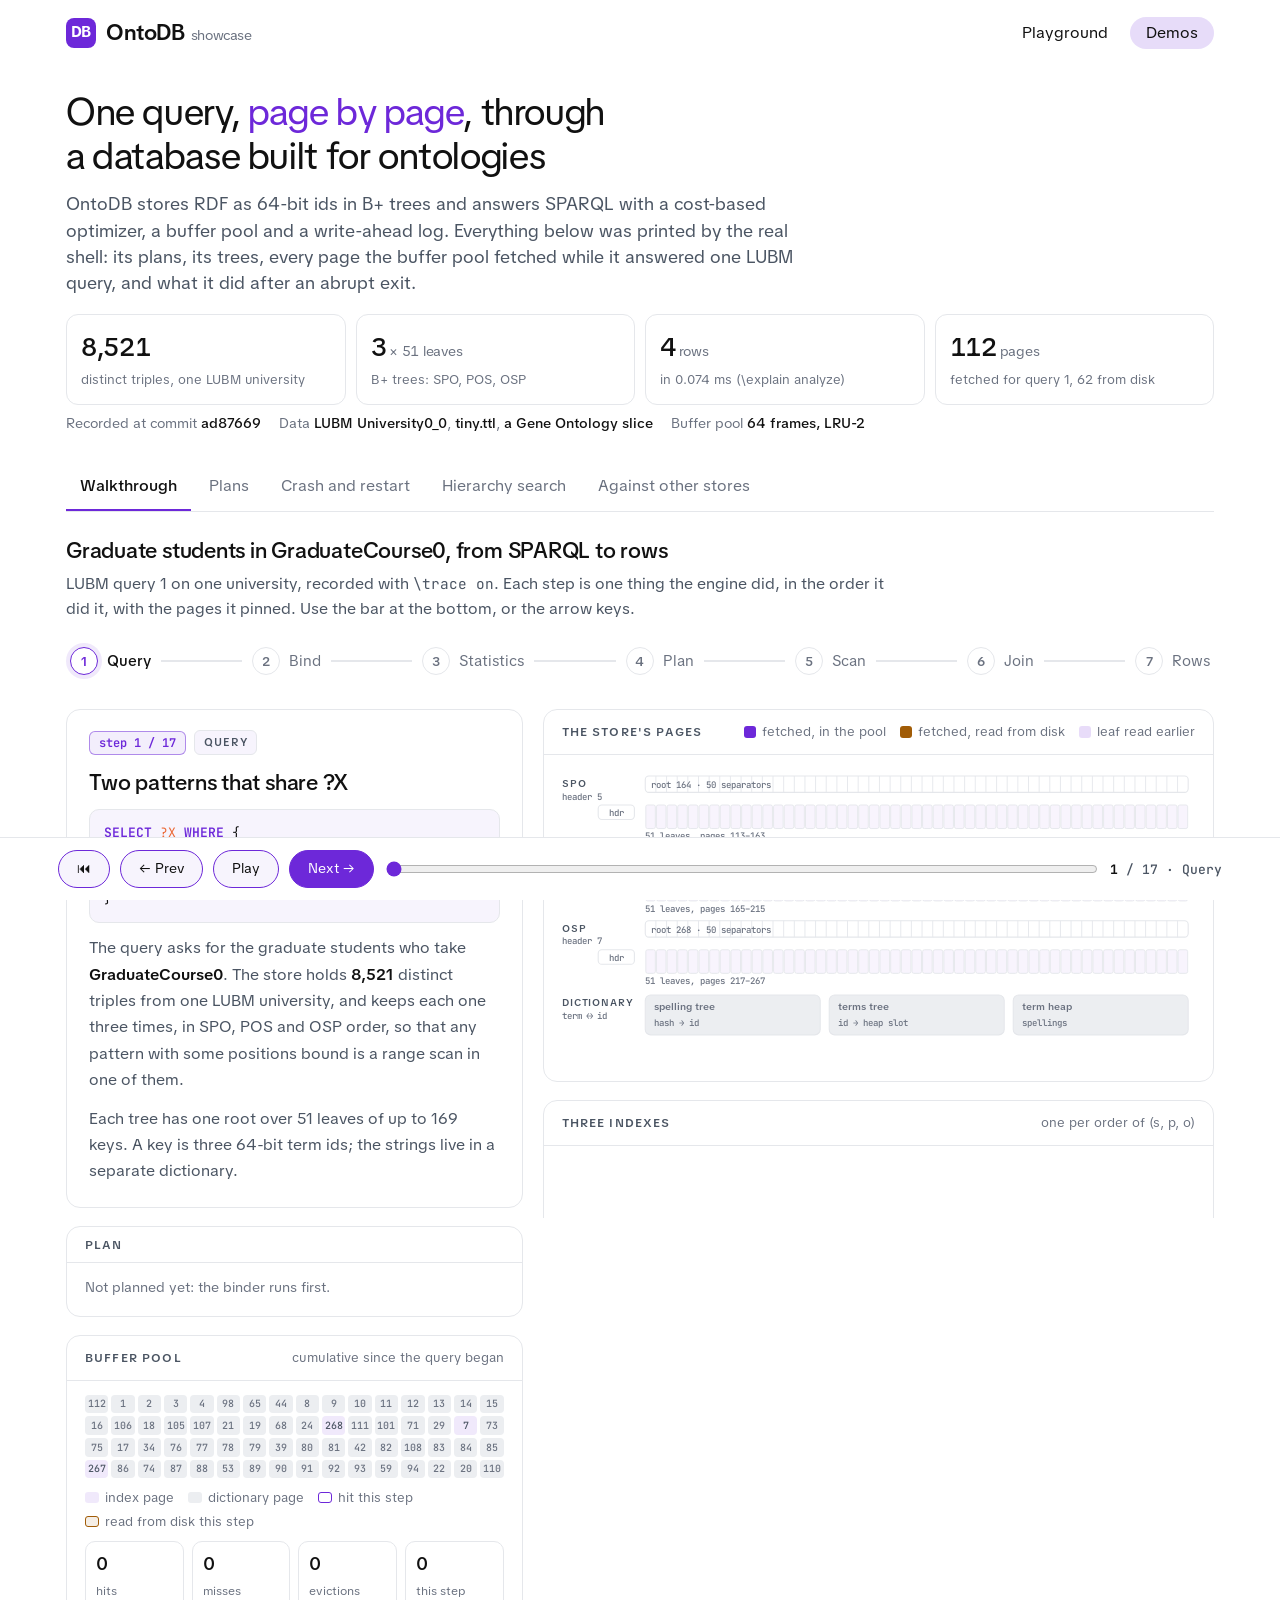
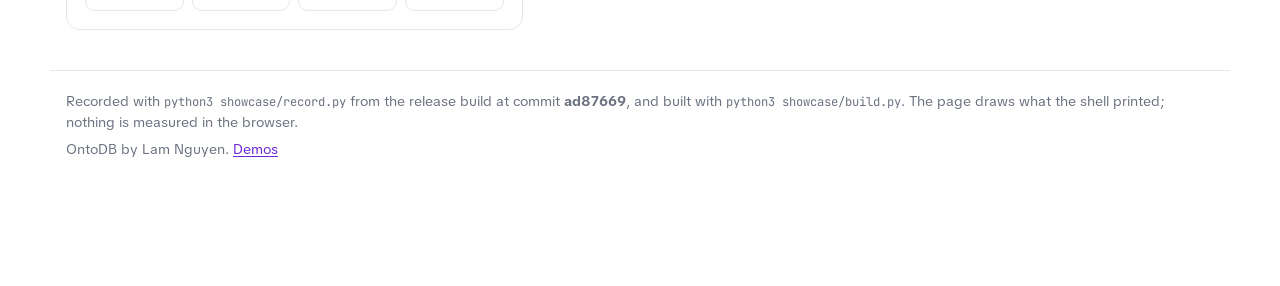
==== showcase/index.html @ 8ed703b4 "Publish the OntoDB demo site. Co-Authored-By: Claude Opus 5.5 <noreply@anthropic.com>" ====
<!DOCTYPE html>
<html lang="en">
<head>
<meta charset="utf-8">
<meta name="viewport" content="width=device-width, initial-scale=1, viewport-fit=cover">
<title>OntoDB Showcase</title>
<meta name="description" content="One SPARQL query through OntoDB, page by page: dictionary lookups, the statistics pass, the plan, B+ tree scans and the buffer pool; then a crash and restart, hierarchy search, and the benchmark against other stores.">
<link rel="icon" href="data:image/svg+xml,%3Csvg xmlns='http://www.w3.org/2000/svg' viewBox='0 0 32 32'%3E%3Crect width='32' height='32' rx='7' fill='%236d28d9'/%3E%3Ctext x='16' y='22' text-anchor='middle' font-family='system-ui' font-weight='700' font-size='15' fill='white'%3EDB%3C/text%3E%3C/svg%3E">
<link rel="preconnect" href="https://fonts.googleapis.com">
<link rel="preconnect" href="https://fonts.gstatic.com" crossorigin>
<link href="https://fonts.googleapis.com/css2?family=TikTok+Sans:wght@400;500;600;700&family=JetBrains+Mono:wght@400;500;600&display=swap" rel="stylesheet">
<style>
/* Layout: the manuals' single page with tabs; the walkthrough is a stepper (notes left, the store's pages right) over a fixed control bar.
   Engines keep one hue each across every chart: OntoDB violet, then the four stores it is measured against. */
:root {
  --primary: #6d28d9; --primary-dark: #a78bfa;
  --e-ontodb: #6d28d9; --e-oxrocks: #eb6834; --e-oxmem: #2a78d6; --e-jena: #eda100; --e-sqlite: #1baf7a;
  --dict: #64748b;
}
@media (prefers-color-scheme: dark) {
  :root:not([data-theme="light"]) { --e-ontodb: #8b5cf6; --e-oxrocks: #d95926; --e-oxmem: #3987e5; --e-jena: #c98500; --e-sqlite: #199e70; --dict: #94a3b8; }
}
/* Shared by the showcases: the manuals' design, as a single page with tabs.
   Set --primary per project (and --primary-dark for dark mode) before this file. */
:root {
  --primary-5: color-mix(in srgb, var(--primary) 5%, transparent);
  --primary-10: color-mix(in srgb, var(--primary) 10%, transparent);
  --primary-15: color-mix(in srgb, var(--primary) 16%, transparent);
  --primary-50: color-mix(in srgb, var(--primary) 50%, transparent);
  --bg: #ffffff; --fg: #111111; --muted: #4b5563; --subtle: #6b7280; --faint: #9ca3af; --border: #e5e7eb;
  --ok: #1d7f47; --ok-bg: rgba(29, 127, 71, 0.1); --bad: #b42318; --bad-bg: rgba(180, 35, 24, 0.09);
  --warn: #a15c07; --warn-bg: rgba(161, 92, 7, 0.1);
  --font: "TikTok Sans", ui-sans-serif, system-ui, -apple-system, "Segoe UI", sans-serif;
  --mono: "JetBrains Mono", ui-monospace, SFMono-Regular, Menlo, monospace;
}
@media (prefers-color-scheme: dark) {
  :root:not([data-theme="light"]) {
    --primary: var(--primary-dark);
    --bg: #111214; --fg: #ececec; --muted: #b4b8bf; --subtle: #9096a0; --faint: #6b7280; --border: #2a2d33;
    --ok: #5fd08f; --ok-bg: rgba(95, 208, 143, 0.12); --bad: #ff8a80; --bad-bg: rgba(255, 138, 128, 0.12);
    --warn: #f0b252; --warn-bg: rgba(240, 178, 82, 0.12); color-scheme: dark;
  }
}
* { box-sizing: border-box; }
html { -webkit-text-size-adjust: 100%; scroll-behavior: smooth; }
body { margin: 0; background: var(--bg); color: var(--fg); font: 16px/1.55 var(--font); }
::selection { background: var(--primary-15); }
a { color: var(--primary); text-underline-offset: 0.15em; }
button, select, input { font: inherit; color: inherit; }
button:not(:disabled) { cursor: pointer; }
button:focus-visible, select:focus-visible, input:focus-visible, a:focus-visible { outline: 2px solid var(--primary); outline-offset: 2px; }
.wrap { max-width: 1180px; margin: 0 auto; padding: 0 24px; }
.mono { font-family: var(--mono); font-size: 12.5px; }
.muted { color: var(--subtle); }

header.site { display: flex; align-items: center; justify-content: space-between; gap: 24px; padding: 16px 24px; max-width: 1180px; margin: 0 auto; }
.logo { display: flex; align-items: center; gap: 10px; text-decoration: none; color: var(--fg); font-size: 22px; font-weight: 600; letter-spacing: -0.02em; }
.logo-mark { width: 30px; height: 30px; border-radius: 8px; background: var(--primary); color: var(--bg); display: grid; place-items: center; font-size: 15px; font-weight: 700; }
.logo small { font-size: 14px; font-weight: 400; color: var(--subtle); margin-left: 2px; }
nav.site { display: flex; align-items: center; gap: 22px; }
nav.site a { text-decoration: none; color: var(--fg); }
nav.site a:hover { color: var(--primary); }
nav.site a.pill { background: var(--primary-15); padding: 4px 16px; border-radius: 999px; white-space: nowrap; }

.hero { padding: 24px 0 8px; }
.hero h1 { font-size: clamp(28px, 4vw, 38px); line-height: 1.15; font-weight: 400; letter-spacing: -0.01em; margin: 0 0 14px; max-width: 40rem; }
.hero .lede { font-size: 18px; line-height: 1.45; color: var(--muted); margin: 0 0 18px; max-width: 46rem; }
.stats { display: grid; grid-template-columns: repeat(auto-fit, minmax(170px, 1fr)); gap: 10px; margin: 18px 0 8px; }
.stat { border: 1px solid var(--border); border-radius: 12px; padding: 12px 14px; }
.stat b { display: block; font-size: 26px; font-weight: 500; letter-spacing: -0.01em; font-variant-numeric: tabular-nums; }
.stat span { font-size: 13px; color: var(--subtle); }

nav.tabs { display: flex; gap: 4px; border-bottom: 1px solid var(--border); margin: 22px 0 22px; overflow-x: auto; position: sticky; top: 0; background: var(--bg); z-index: 5; }
nav.tabs button { background: none; border: 0; padding: 10px 14px; color: var(--subtle); border-bottom: 2px solid transparent; white-space: nowrap; }
nav.tabs button[aria-selected="true"] { color: var(--fg); border-bottom-color: var(--primary); font-weight: 500; }
section.tab[hidden] { display: none; }
section.tab > h2 { font-size: 22px; font-weight: 500; margin: 0 0 4px; letter-spacing: -0.01em; }
section.tab > .sub { color: var(--muted); margin: 0 0 18px; max-width: 52rem; }

.panel { border: 1px solid var(--border); border-radius: 12px; padding: 16px; min-width: 0; }
.panel h3 { font-size: 15px; font-weight: 500; margin: 0 0 4px; }
.panel .sub { font-size: 13.5px; color: var(--subtle); margin: 0 0 12px; }
.grid { display: grid; gap: 16px; }
.cols-2 { grid-template-columns: repeat(2, minmax(0, 1fr)); }
.cols-3 { grid-template-columns: repeat(3, minmax(0, 1fr)); }
@media (max-width: 860px) { .cols-2, .cols-3 { grid-template-columns: minmax(0, 1fr); } }

.controls { display: flex; flex-wrap: wrap; gap: 10px 18px; align-items: center; margin: 0 0 14px; font-size: 14px; }
.controls label { display: inline-flex; align-items: center; gap: 8px; color: var(--subtle); }
.controls select { border: 1px solid var(--border); background: transparent; border-radius: 8px; padding: 5px 8px; }
.controls input[type="range"] { accent-color: var(--primary); width: 160px; }
.controls output { color: var(--fg); min-width: 4.5em; font-variant-numeric: tabular-nums; }
.seg { display: inline-flex; gap: 6px; flex-wrap: wrap; }
.seg button { border: 1px solid var(--border); background: transparent; border-radius: 999px; padding: 2px 12px; font-size: 13.5px; }
.seg button[aria-pressed="true"] { border-color: var(--primary); background: var(--primary-10); color: var(--primary); }
.btn { border: 1px solid var(--primary); background: var(--primary-5); border-radius: 999px; padding: 4px 14px; font-size: 14px; text-decoration: none; color: var(--fg); }
.btn:hover:not(:disabled) { background: var(--primary-15); }
.btn.solid { background: var(--primary); color: var(--bg); }

.bars { display: grid; gap: 6px; }
.bar { display: grid; grid-template-columns: var(--lw, 7em) 1fr auto; gap: 10px; align-items: center; font-size: 13.5px; color: var(--subtle); }
.bar i { display: block; height: 11px; border-radius: 6px; background: var(--primary-10); position: relative; overflow: hidden; }
.bar i::after { content: ""; position: absolute; inset: 0 auto 0 0; width: var(--w); background: var(--c, var(--primary)); border-radius: 6px; transition: width 0.25s; }
.bar b { white-space: nowrap; font-weight: 500; color: var(--fg); text-align: right; font-variant-numeric: tabular-nums; }
.bar.alt { --c: var(--faint); }

svg.chart { width: 100%; height: auto; display: block; overflow: visible; }
svg.chart text { font: 11px var(--font); fill: var(--subtle); }
svg.chart .grid { stroke: var(--border); stroke-width: 1; }
svg.chart .axis { stroke: var(--faint); stroke-width: 1; }
svg.chart .line { fill: none; stroke-width: 2.2; stroke-linejoin: round; stroke-linecap: round; }
svg.chart .dot { stroke: var(--bg); stroke-width: 1.5; }
.legend { display: flex; flex-wrap: wrap; gap: 4px 14px; font-size: 12.5px; color: var(--subtle); margin-top: 8px; }
.legend span { display: inline-flex; align-items: center; gap: 6px; }
.legend i { width: 10px; height: 10px; border-radius: 3px; background: var(--c); display: inline-block; }

table { border-collapse: collapse; width: 100%; font-size: 14px; }
th, td { text-align: left; padding: 7px 10px; border-bottom: 1px solid var(--border); vertical-align: top; }
th { font-weight: 500; color: var(--subtle); white-space: nowrap; }
td.num, th.num { text-align: right; font-variant-numeric: tabular-nums; }
.scroll { overflow-x: auto; }
pre { background: var(--primary-5); border: 1px solid var(--border); border-radius: 10px; padding: 10px 12px; overflow-x: auto; font: 12.5px/1.5 var(--mono); margin: 0; white-space: pre-wrap; }
code { font-family: var(--mono); font-size: 0.9em; }
.chip { display: inline-block; font-size: 12px; padding: 1px 9px; border-radius: 999px; background: var(--primary-10); color: var(--primary); }
.chip.ok { background: var(--ok-bg); color: var(--ok); } .chip.bad { background: var(--bad-bg); color: var(--bad); }
.note { font-size: 13.5px; color: var(--subtle); margin: 12px 0 0; }
.callout { border-left: 3px solid var(--primary); background: var(--primary-5); border-radius: 0 10px 10px 0; padding: 10px 14px; font-size: 14.5px; }
.steps { display: grid; grid-template-columns: repeat(3, minmax(0, 1fr)); gap: 12px; counter-reset: s; }
@media (max-width: 860px) { .steps { grid-template-columns: minmax(0, 1fr); } }
.step { border: 1px solid var(--border); border-radius: 12px; padding: 14px 16px; counter-increment: s; }
.step::before { content: counter(s); display: inline-grid; place-items: center; width: 24px; height: 24px; border-radius: 50%; background: var(--primary); color: var(--bg); font-size: 13px; font-weight: 600; margin-bottom: 8px; }
.step h3 { font-size: 16px; font-weight: 500; margin: 0 0 4px; }
.step p { margin: 0; font-size: 14.5px; color: var(--muted); }
footer.site { max-width: 1180px; margin: 40px auto 0; padding: 20px 24px 40px; border-top: 1px solid var(--border); font-size: 13.5px; color: var(--subtle); }
footer.site p { margin: 0 0 6px; }
@media (max-width: 700px) { nav.site a:not(.pill) { display: none; } .wrap, header.site { padding-left: 16px; padding-right: 16px; } }

.btn.solid:hover:not(:disabled) { background: var(--primary); color: var(--bg); filter: brightness(1.12); }
.btn.solid:disabled { opacity: 0.5; }

:root[data-theme="dark"] {
  --primary: var(--primary-dark);
  --bg: #111214; --fg: #ececec; --muted: #b4b8bf; --subtle: #9096a0; --faint: #6b7280; --border: #2a2d33;
  --ok: #5fd08f; --ok-bg: rgba(95, 208, 143, 0.12); --bad: #ff8a80; --bad-bg: rgba(255, 138, 128, 0.12);
  --warn: #f0b252; --warn-bg: rgba(240, 178, 82, 0.12); color-scheme: dark;
  --e-ontodb: #8b5cf6; --e-oxrocks: #d95926; --e-oxmem: #3987e5; --e-jena: #c98500; --e-sqlite: #199e70; --dict: #94a3b8;
}
:root { --cur-tint: color-mix(in srgb, var(--primary) 8%, var(--bg)); --dict-10: color-mix(in srgb, var(--dict) 12%, var(--bg)); }
body::before { content: ""; position: fixed; inset: 0 0 auto; height: env(safe-area-inset-top, 0px); z-index: 10; background: var(--bg); }
.wrap, header.site, footer.site { padding-left: max(16px, env(safe-area-inset-left, 0px)); padding-right: max(16px, env(safe-area-inset-right, 0px)); }
nav.tabs { top: env(safe-area-inset-top, 0px); }
h1, h2, h3 { text-wrap: balance; }
.hero h1 em { font-style: normal; color: var(--primary); }
.hero .meta { display: flex; flex-wrap: wrap; gap: 6px 18px; font-size: 13.5px; color: var(--subtle); margin-top: 6px; }
.hero .meta b { color: var(--fg); font-weight: 500; }
.stat b small { font-size: 14px; color: var(--subtle); font-weight: 400; margin-left: 3px; }

/* Walkthrough */
.wrail { display: flex; align-items: center; margin: 4px 0 22px; overflow-x: auto; padding: 4px 2px 8px; }
.stg { display: flex; align-items: center; gap: 9px; background: none; border: 0; padding: 4px 2px; color: var(--subtle); white-space: nowrap; font-size: 14.5px; }
.stg .dot { width: 28px; height: 28px; border-radius: 50%; border: 1.5px solid var(--border); display: grid; place-items: center; font-size: 12.5px; font-weight: 600; background: var(--bg); }
.stg.past { color: var(--muted); } .stg.past .dot { background: var(--primary); border-color: var(--primary); color: var(--bg); }
.stg.on { color: var(--fg); font-weight: 500; } .stg.on .dot { border-color: var(--primary); color: var(--primary); box-shadow: 0 0 0 4px var(--primary-10); }
.rail-line { flex: 1 0 18px; height: 2px; background: var(--border); margin: 0 8px; } .rail-line.past { background: var(--primary); }
.wt { display: grid; gap: 20px; grid-template-columns: minmax(0, 1fr); margin-bottom: 40px; align-items: start; }
@media (min-width: 1000px) { .wt { grid-template-columns: minmax(0, 0.85fr) minmax(0, 1.25fr); } .w-right { position: sticky; top: calc(56px + env(safe-area-inset-top, 0px)); } }
.wside, .w-right { display: grid; gap: 18px; min-width: 0; }
.wp { background: var(--bg); border: 1px solid var(--border); border-radius: 14px; min-width: 0; }
.wph { display: flex; flex-wrap: wrap; gap: 6px 14px; align-items: center; justify-content: space-between; padding: 12px 18px; border-bottom: 1px solid var(--border); }
.wph h3 { margin: 0; font-size: 11.5px; line-height: 1; font-weight: 600; letter-spacing: 0.1em; text-transform: uppercase; color: var(--muted); }
.wph .meta { font-size: 12.5px; color: var(--subtle); margin: 0; }
.w-note { padding: 20px 22px 22px; display: grid; gap: 12px; }
.w-note .hd { display: flex; flex-wrap: wrap; gap: 8px; align-items: center; }
.wstep { font: 600 12px/1 var(--mono); color: var(--primary); background: var(--cur-tint); border: 1px solid var(--primary-50); padding: 5px 9px; border-radius: 6px; }
.wtag { font: 600 11px/1 var(--font); letter-spacing: 0.08em; text-transform: uppercase; padding: 6px 9px; border-radius: 6px; background: var(--primary-5); color: var(--muted); border: 1px solid var(--border); }
.w-note h3 { margin: 2px 0 0; font-size: 22px; line-height: 1.25; font-weight: 500; letter-spacing: -0.01em; }
.w-note p { margin: 0; font-size: 16px; line-height: 1.65; color: var(--muted); }
.w-note p b { color: var(--fg); font-weight: 600; }
.w-note code { font-size: 13.5px; color: var(--fg); background: var(--primary-5); padding: 1px 5px; border-radius: 4px; overflow-wrap: anywhere; }
.qtext { font: 13px/1.7 var(--mono); padding: 12px 14px; border-radius: 10px; background: var(--primary-5); border: 1px solid var(--border); overflow-wrap: anywhere; color: var(--fg); }
.qtext .kw { color: var(--primary); font-weight: 600; } .qtext .v { color: var(--e-oxrocks); }

/* plan tree */
.plan { padding: 14px 18px 18px; display: grid; gap: 6px; }
.pn { display: grid; gap: 4px; padding: 9px 12px; border: 1px solid var(--border); border-radius: 10px; background: var(--bg); margin-left: calc(var(--d) * 22px); position: relative; }
.pn::before { content: ""; position: absolute; left: -14px; top: -7px; bottom: 50%; width: 12px; border-left: 1.5px solid var(--border); border-bottom: 1.5px solid var(--border); border-bottom-left-radius: 6px; }
.pn[style*="--d:0"]::before { display: none; }
.pn .op { font: 600 13.5px var(--mono); } .pn .det { font: 12.5px/1.5 var(--mono); color: var(--subtle); overflow-wrap: anywhere; }
.pn .nums { display: flex; flex-wrap: wrap; gap: 6px; font-size: 12px; }
.pn .nums span { padding: 1px 8px; border-radius: 999px; border: 1px solid var(--border); color: var(--muted); font-variant-numeric: tabular-nums; }
.pn.on { border-color: var(--primary); background: var(--cur-tint); box-shadow: 0 0 0 3px var(--primary-10); }
.pn.done { border-color: var(--primary-50); }

/* buffer pool */
.bpm { padding: 14px 18px 18px; display: grid; gap: 10px; }
.frames { display: grid; grid-template-columns: repeat(16, minmax(0, 1fr)); gap: 3px; }
@media (max-width: 520px) { .frames { grid-template-columns: repeat(8, minmax(0, 1fr)); } }
.fr { aspect-ratio: 1.25; border-radius: 4px; display: grid; place-items: center; font: 500 10px var(--mono); color: var(--subtle); background: var(--dict-10); border: 1.5px solid transparent; position: relative; max-width: 100%; }
.fr.idx { background: var(--primary-10); color: var(--muted); }
.fr.hit { border-color: var(--primary); color: var(--fg); font-weight: 700; }
.fr.miss { border-color: var(--warn); background: var(--warn-bg); color: var(--fg); font-weight: 700; }
.bpm-key { display: flex; flex-wrap: wrap; gap: 4px 14px; font-size: 12.5px; color: var(--subtle); }
.bpm-key span { display: inline-flex; align-items: center; gap: 6px; }
.bpm-key i { width: 14px; height: 11px; border-radius: 3px; display: inline-block; background: var(--c); border: 1.5px solid var(--b, transparent); }
.counts { display: grid; grid-template-columns: repeat(4, minmax(0, 1fr)); gap: 8px; }
.counts div { border: 1px solid var(--border); border-radius: 10px; padding: 7px 10px; }
.counts b { display: block; font-size: 19px; font-weight: 500; font-variant-numeric: tabular-nums; }
.counts span { font-size: 12px; color: var(--subtle); }
.evlist { font: 12px/1.6 var(--mono); color: var(--subtle); }

/* the store */
.store { padding: 12px 18px 16px; overflow-x: auto; }
.store svg { display: block; width: 100%; min-width: 560px; height: auto; font-family: var(--font); }
.store text { font: 500 11px var(--font); fill: var(--subtle); }
.store text.lbl { font: 600 11.5px var(--font); letter-spacing: 0.08em; fill: var(--muted); }
.store text.pg { font: 500 10px var(--mono); fill: var(--subtle); }
.store .node { fill: var(--bg); stroke: var(--border); stroke-width: 1.2; }
.store .leaf { fill: var(--primary-5); stroke: var(--border); stroke-width: 1; }
.store .leaf.seen { fill: var(--primary-15); }
.store .on { fill: var(--primary); stroke: var(--primary); }
.store .on.miss { fill: var(--warn); stroke: var(--warn); }
.store .sep { stroke: var(--border); stroke-width: 1; }
.store .path { fill: none; stroke: var(--primary); stroke-width: 1.8; }
.store .path.miss { stroke: var(--warn); }
.store .dim { opacity: 0.45; }
.store .dnode { fill: var(--dict-10); stroke: var(--border); stroke-width: 1.2; }
.store .dnode.on { fill: var(--dict); stroke: var(--dict); }
.store text.on { fill: var(--bg); stroke: none; }
.detail { padding: 14px 18px 18px; display: grid; gap: 10px; }
.keys { width: 100%; font: 12.5px/1.45 var(--mono); border-collapse: collapse; }
.keys td, .keys th { padding: 4px 8px; border-bottom: 1px solid var(--border); white-space: nowrap; }
.keys th { font: 600 11px var(--font); letter-spacing: 0.06em; text-transform: uppercase; color: var(--subtle); }
.keys tr.found td { background: var(--ok-bg); color: var(--fg); font-weight: 600; }
.keys tr.gap td { color: var(--faint); font-style: italic; font-family: var(--font); }
.keys td.n { color: var(--faint); text-align: right; }
.chain { display: grid; gap: 10px; }
.link { display: grid; gap: 6px; }
.link .what { font-size: 13px; color: var(--muted); } .link .what b { color: var(--fg); font-weight: 600; }
.pages { display: flex; flex-wrap: wrap; align-items: center; gap: 6px; font: 12px var(--mono); }
.pg { padding: 3px 9px; border-radius: 7px; border: 1.5px solid var(--primary); background: var(--cur-tint); color: var(--fg); }
.pg.miss { border-color: var(--warn); background: var(--warn-bg); }
.pg.d { border-color: var(--dict); background: var(--dict-10); }
.pg small { color: var(--subtle); font-family: var(--font); margin-right: 4px; }
.arr { color: var(--faint); }
.result { padding: 10px 12px; border-radius: 10px; background: var(--ok-bg); font: 600 13px/1.5 var(--mono); color: var(--fg); overflow-wrap: anywhere; }
.wlegend { display: flex; flex-wrap: wrap; gap: 4px 14px; font-size: 12.5px; color: var(--subtle); }
.wlegend span { display: inline-flex; align-items: center; gap: 6px; }
.wlegend i { width: 12px; height: 12px; border-radius: 3px; display: inline-block; background: var(--c); }

.wbar { position: fixed; left: 0; right: 0; bottom: 0; z-index: 20; background: var(--bg); border-top: 1px solid var(--border); padding: 12px max(16px, env(safe-area-inset-right, 0px)) calc(12px + env(safe-area-inset-bottom, 0px)) max(16px, env(safe-area-inset-left, 0px)); }
.wbar-in { max-width: 1180px; margin: 0 auto; padding: 0 8px; display: flex; flex-wrap: wrap; gap: 8px 10px; align-items: center; }
.wbar .btn { height: 38px; display: inline-flex; align-items: center; padding: 0 18px; border-radius: 999px; }
#wscrub { flex: 1 1 200px; min-width: 0; accent-color: var(--primary); }
.wctr { font: 500 13px var(--mono); color: var(--muted); white-space: nowrap; } .wctr b { color: var(--fg); }
body.stepping { padding-bottom: 80px; }

/* Plans */
.qlist { display: grid; gap: 6px; align-content: start; }
.qbtn { display: grid; grid-template-columns: 3.2em minmax(0, 1fr) auto; gap: 10px; align-items: center; text-align: left; padding: 8px 12px; border: 1px solid var(--border); border-radius: 10px; background: var(--bg); font-size: 13.5px; }
.qbtn b { font: 600 13px var(--mono); } .qbtn span { color: var(--subtle); overflow: hidden; text-overflow: ellipsis; white-space: nowrap; }
.qbtn em { font-style: normal; font: 500 12px var(--mono); color: var(--muted); }
.qbtn[aria-pressed="true"] { border-color: var(--primary); background: var(--primary-5); }
.qbtn.zero em { color: var(--faint); }
.plans { grid-template-columns: minmax(0, 0.8fr) minmax(0, 1.5fr); align-items: start; }
@media (max-width: 860px) { .plans { grid-template-columns: minmax(0, 1fr); } }

/* Crash and restart */
.rgrid { grid-template-columns: minmax(0, 1fr) minmax(0, 1fr); align-items: start; }
@media (max-width: 900px) { .rgrid { grid-template-columns: minmax(0, 1fr); } }
.term { font: 12.5px/1.6 var(--mono); background: var(--primary-5); border: 1px solid var(--border); border-radius: 12px; padding: 12px 14px; display: grid; gap: 10px; max-height: 560px; overflow: auto; }
.term .cmd { color: var(--fg); overflow-wrap: anywhere; } .term .cmd::before { content: "OntoDB> "; color: var(--primary); font-weight: 600; }
.term .cmd.sh::before { content: "$ "; }
.term .out { color: var(--subtle); white-space: pre-wrap; overflow-wrap: anywhere; }
.term .blk { display: grid; gap: 2px; padding: 6px 8px; border-radius: 8px; }
.term .blk.on { background: var(--bg); box-shadow: 0 0 0 1.5px var(--primary); }
.term .blk.later { display: none; }
.term .out.warn { color: var(--warn); }
.files { display: grid; gap: 10px; }
.file { display: grid; grid-template-columns: 6.5em minmax(0, 1fr) 6em; gap: 10px; align-items: center; font-size: 13.5px; }
.file b { font: 600 13px var(--mono); } .file span { text-align: right; font: 500 12.5px var(--mono); color: var(--muted); font-variant-numeric: tabular-nums; }
.file i { display: block; height: 12px; border-radius: 6px; background: var(--primary-10); position: relative; overflow: hidden; }
.file i::after { content: ""; position: absolute; inset: 0 auto 0 0; width: var(--w); background: var(--c, var(--primary)); border-radius: 6px; transition: width 0.3s; }
.tape { display: flex; flex-wrap: wrap; gap: 3px; }
.rec { width: 13px; height: 18px; border-radius: 3px; background: var(--c); position: relative; }
.rec.cut { background: repeating-linear-gradient(135deg, var(--bad) 0 3px, transparent 3px 6px); outline: 1.5px solid var(--bad); }
.rec.dropped { opacity: 0.35; outline: 1.5px dashed var(--bad); outline-offset: 1px; }
.recs { font: 12px/1.55 var(--mono); display: grid; gap: 1px; max-height: 260px; overflow: auto; }
.recs div { display: grid; grid-template-columns: 4.5em 3.5em 5.5em minmax(0, 1fr); gap: 8px; padding: 1px 6px; border-radius: 4px; }
.recs div span:last-child { overflow: hidden; text-overflow: ellipsis; white-space: nowrap; color: var(--subtle); }
.recs div.dropped { background: var(--bad-bg); text-decoration: line-through; color: var(--bad); }
.rnav { display: flex; flex-wrap: wrap; gap: 8px; align-items: center; margin-bottom: 14px; }
.rdots { display: flex; gap: 5px; flex-wrap: wrap; }
.rdots button { border: 1px solid var(--border); background: var(--bg); border-radius: 999px; font-size: 12.5px; padding: 3px 10px; color: var(--muted); }
.rdots button[aria-pressed="true"] { border-color: var(--primary); background: var(--primary-10); color: var(--primary); }
.rdots button.past { color: var(--fg); }

/* Hierarchy */
.hits { display: grid; gap: 4px; font-size: 13.5px; }
.hit { display: grid; grid-template-columns: 3.4em minmax(0, 1fr); gap: 10px; align-items: center; }
.hit .sc { font: 500 12.5px var(--mono); color: var(--muted); text-align: right; font-variant-numeric: tabular-nums; }
.hit .nm { position: relative; padding: 4px 8px; border-radius: 6px; overflow: hidden; overflow-wrap: anywhere; }
.hit .nm::before { content: ""; position: absolute; inset: 0 auto 0 0; width: var(--w); background: var(--primary-10); z-index: -1; }
.hit .nm small { color: var(--faint); font-family: var(--mono); margin-left: 6px; }
.hit .nm { isolation: isolate; }
.cls { list-style: none; margin: 0; padding: 0; display: grid; gap: 3px; font-size: 13.5px; }
.cls li { display: flex; gap: 10px; justify-content: space-between; padding: 3px 8px; border-radius: 6px; }
.cls li:nth-child(odd) { background: var(--primary-5); }
.cls li small { font: 11.5px var(--mono); color: var(--faint); white-space: nowrap; }
.big { font-size: 30px; font-weight: 500; letter-spacing: -0.01em; font-variant-numeric: tabular-nums; }
.big small { font-size: 14px; color: var(--subtle); font-weight: 400; margin-left: 6px; }

/* Benchmarks */
.dots svg { display: block; width: 100%; height: auto; overflow: visible; }
.dots text { font: 11.5px var(--font); fill: var(--subtle); }
.dots text.q { font: 600 12px var(--mono); fill: var(--fg); }
.dots text.q.zero { fill: var(--faint); font-weight: 500; }
.dots .grid { stroke: var(--border); } .dots .lane { stroke: var(--border); stroke-dasharray: 2 3; }
.dots circle { stroke: var(--bg); stroke-width: 2; }
.dots circle.ring { fill: var(--bg); stroke-width: 2; }
.tip { position: fixed; pointer-events: none; background: var(--fg); color: var(--bg); font-size: 12.5px; padding: 6px 9px; border-radius: 6px; z-index: 30; display: none; max-width: 300px; }
details.tbl { margin-top: 12px; } details.tbl summary { cursor: pointer; color: var(--primary); font-size: 14px; }
details.tbl .scroll { margin-top: 8px; }
td.best { font-weight: 600; color: var(--fg); }
.legend i { border-radius: 50%; }
</style>
</head>
<body>
<header class="site">
  <a class="logo" href="#walk"><span class="logo-mark">DB</span><span>OntoDB <small>showcase</small></span></a>
  <nav class="site">
    <a href="../playground.html">Playground</a>
    <a href="../index.html" class="pill">Demos</a>
  </nav>
</header>
<main class="wrap">
  <section class="hero">
    <h1>One query, <em>page by page</em>, through a database built for ontologies</h1>
    <p class="lede">OntoDB stores RDF as 64-bit ids in B+ trees and answers SPARQL with a cost-based optimizer, a buffer pool and a write-ahead log. Everything below was printed by the real shell: its plans, its trees, every page the buffer pool fetched while it answered one LUBM query, and what it did after an abrupt exit.</p>
    <div class="stats" id="stats"></div>
    <div class="meta" id="meta"></div>
  </section>
  <nav class="tabs" role="tablist">
    <button type="button" data-tab="walk" role="tab">Walkthrough</button>
    <button type="button" data-tab="plans" role="tab">Plans</button>
    <button type="button" data-tab="crash" role="tab">Crash and restart</button>
    <button type="button" data-tab="hierarchy" role="tab">Hierarchy search</button>
    <button type="button" data-tab="bench" role="tab">Against other stores</button>
  </nav>

  <section class="tab" id="tab-walk">
    <h2>Graduate students in GraduateCourse0, from SPARQL to rows</h2>
    <p class="sub">LUBM query 1 on one university, recorded with <code>\trace on</code>. Each step is one thing the engine did, in the order it did it, with the pages it pinned. Use the bar at the bottom, or the arrow keys.</p>
    <nav class="wrail" id="wrail" aria-label="Stages"></nav>
    <div class="wt">
      <div class="wside">
        <section class="wp w-note" id="wnote" aria-live="polite"></section>
        <section class="wp">
          <div class="wph"><h3>Plan</h3><span class="meta" id="plan-m"></span></div>
          <div class="plan" id="wplan"></div>
        </section>
        <section class="wp">
          <div class="wph"><h3>Buffer pool</h3><span class="meta" id="bpm-m"></span></div>
          <div class="bpm" id="wbpm"></div>
        </section>
      </div>
      <div class="w-right">
        <section class="wp">
          <div class="wph"><h3>The store's pages</h3><div class="wlegend" id="store-key"></div></div>
          <div class="store" id="wstore"></div>
        </section>
        <section class="wp">
          <div class="wph"><h3 id="detail-h">Detail</h3><span class="meta" id="detail-m"></span></div>
          <div class="detail" id="wdetail"></div>
        </section>
      </div>
    </div>
    <div class="wbar" id="wbar" hidden><div class="wbar-in">
      <button class="btn" id="wfirst" aria-label="First step">⏮</button>
      <button class="btn" id="wprev">← Prev</button>
      <button class="btn" id="wplay">Play</button>
      <button class="btn solid" id="wnext">Next →</button>
      <input type="range" id="wscrub" min="0" max="0" value="0" aria-label="Step">
      <span class="wctr" id="wctr"></span>
    </div></div>
  </section>

  <section class="tab" id="tab-plans" hidden>
    <h2>What the optimizer chose for each LUBM query</h2>
    <p class="sub">The fourteen LUBM queries under <code>\explain analyze</code> on the same university: each operator with the rows the optimizer estimated and the rows it produced. OntoDB does not do RDFS inference yet, so queries that rely on the class hierarchy return no rows here; LUBM's own note for each query says what it assumes.</p>
    <div class="grid plans">
      <div class="qlist" id="qlist"></div>
      <div class="panel" id="qplan"></div>
    </div>
  </section>

  <section class="tab" id="tab-crash" hidden>
    <h2>A database directory survives an abrupt exit</h2>
    <p class="sub"><code>ontodb mydb</code> runs each statement as a transaction and forces its log records to <code>mydb/wal</code> before the prompt returns. <code>\checkpoint</code> writes a snapshot and resets the log. Here the shell exits with <code>\crash</code>, which flushes nothing, and the last 10 bytes of the log are cut off by hand to stand in for a write the disk never finished.</p>
    <div class="rnav">
      <button class="btn" id="rprev">← Prev</button>
      <button class="btn solid" id="rnext">Next →</button>
      <div class="rdots" id="rdots"></div>
    </div>
    <div class="grid rgrid">
      <div class="term" id="rterm"></div>
      <div class="grid">
        <div class="callout" id="rnote"></div>
        <div class="panel">
          <h3>On disk</h3>
          <p class="sub">The two files in <code>mydb/</code>, to scale.</p>
          <div class="files" id="rfiles"></div>
        </div>
        <div class="panel">
          <h3>Log records</h3>
          <p class="sub" id="rwal-sub"></p>
          <div class="tape" id="rtape"></div>
          <div class="wlegend" id="rkey" style="margin:10px 0"></div>
          <div class="recs" id="rrecs"></div>
        </div>
      </div>
    </div>
  </section>

  <section class="tab" id="tab-hierarchy" hidden>
    <h2>Everything under a class is a range scan</h2>
    <p class="sub">On a slice of the Gene Ontology, <code>\hindex build</code> numbers the class hierarchy so that each class owns a few integer intervals, kept in a B+ tree. "Every class at or below C" becomes one range scan per interval. The same intervals can restrict a vector search to the classes under C.</p>
    <div class="grid cols-2" id="hgrid"></div>
  </section>

  <section class="tab" id="tab-bench" hidden>
    <h2>OntoDB against Oxigraph, Jena and SQLite</h2>
    <p class="sub" id="bench-sub"></p>
    <div class="grid">
      <div class="panel">
        <h3>LUBM(10), query latency</h3>
        <p class="sub">Mean time per query, log scale; lower is better. 1.3 million triples. Queries that return no rows rely on inference that none of these runs did.</p>
        <div class="dots" id="bq"></div>
        <details class="tbl"><summary>Show the table</summary><div class="scroll" id="bq-t"></div></details>
      </div>
      <div class="grid cols-2">
        <div class="panel">
          <h3>Instances of a class and its subclasses</h3>
          <p class="sub">Gene Ontology, 200,000 entities; 30 classes per bucket of descendant count. OntoDB as ids (the ring) and as strings, which is what the others return.</p>
          <div class="dots" id="bgo"></div>
          <details class="tbl"><summary>Show the table</summary><div class="scroll" id="bgo-t"></div></details>
        </div>
        <div class="panel">
          <h3>Lookups per second, by threads</h3>
          <p class="sub">The <code>(s,.,.)</code> and <code>(s,p,.)</code> lookups on LUBM(10), 3 seconds per cell. The machine has 8 performance cores.</p>
          <div id="bconc"></div>
          <details class="tbl"><summary>Show the table</summary><div class="scroll" id="bconc-t"></div></details>
        </div>
      </div>
      <div class="panel">
        <h3>Loading LUBM(10)</h3>
        <p class="sub">OntoDB is the slowest to load and the second largest in memory: it builds three B+ trees and the dictionary from one pass over the file.</p>
        <div class="scroll" id="bload"></div>
      </div>
    </div>
  </section>
</main>
<footer class="site" id="foot"></footer>
<div class="tip" id="tip"></div>
<script id="data" type="application/json">{"commit":"ad87669","walk":{"query":"PREFIX rdf: <http://www.w3.org/1999/02/22-rdf-syntax-ns#> PREFIX ub: <http://www.lehigh.edu/~zhp2/2004/0401/univ-bench.owl#> SELECT ?X WHERE { ?X rdf:type ub:GraduateStudent . ?X ub:takesCourse <http://www.Department0.University0.edu/GraduateCourse0> }","loaded":"loaded 8555 triples in 65.0197 ms","plan":{"plan":{"op":"Projection","detail":"[?X]","est":4,"actual":4,"kids":[{"op":"IndexNestedLoopJoin","detail":"","est":4,"actual":4,"kids":[{"op":"TripleScan","detail":"{?X <http://www.lehigh.edu/~zhp2/2004/0401/univ-bench.owl#takesCourse> <http://www.Department0.University0.edu/GraduateCourse0>}","est":4,"actual":4,"kids":[]},{"op":"TripleScan","detail":"{?X <http://www.w3.org/1999/02/22-rdf-syntax-ns#type> <http://www.lehigh.edu/~zhp2/2004/0401/univ-bench.owl#GraduateStudent>}","est":146,"actual":null,"kids":[]}]}]},"ms":0.074},"rows":"?X\n<http://www.Department0.University0.edu/GraduateStudent44>\n<http://www.Department0.University0.edu/GraduateStudent101>\n<http://www.Department0.University0.edu/GraduateStudent124>\n<http://www.Department0.University0.edu/GraduateStudent142>\n(4 rows)","trees":{"spo":{"root":164,"levels":[[{"page":164,"leaf":false,"seps":[[95,8,3078],[175,22,179],[252,17,257],[324,30,31],[400,2,3129],[467,417,275],[530,2,413],[593,417,65],[653,417,129],[713,417,148],[776,8,777],[839,2,413],[902,2,413],[965,30,31],[1025,417,360],[1085,430,324],[1145,417,367],[1208,8,1209],[1268,417,291],[1331,30,31],[1391,417,217],[1457,8,1458],[1517,28,1519],[1577,430,244],[1640,2,413],[1700,415,10],[1760,417,359],[1820,415,10],[1883,417,216],[1949,8,1950],[2012,415,10],[2072,2,7],[2135,415,10],[2198,2,7],[2261,417,66],[2324,417,197],[2386,417,369],[2453,2,3197],[2515,30,31],[2577,2,2575],[2647,2588,2507],[2689,8,2612],[2732,2588,2218],[2780,8,2614],[2826,2,2586],[2869,8,2602],[2913,2588,2035],[2956,2588,244],[3002,2,2586],[3035,8,2594]]}],[{"page":113,"leaf":true,"count":169,"first":[1,2,3],"last":[95,2,3067]},{"page":114,"leaf":true,"count":169,"first":[95,8,3078],"last":[175,17,178]},{"page":115,"leaf":true,"count":169,"first":[175,22,179],"last":[252,17,256]},{"page":116,"leaf":true,"count":169,"first":[252,17,257],"last":[324,28,333]},{"page":117,"leaf":true,"count":169,"first":[324,30,31],"last":[399,8,3127]},{"page":118,"leaf":true,"count":169,"first":[400,2,3129],"last":[467,417,177]},{"page":119,"leaf":true,"count":169,"first":[467,417,275],"last":[527,417,275]},{"page":120,"leaf":true,"count":169,"first":[530,2,413],"last":[593,415,10]},{"page":121,"leaf":true,"count":169,"first":[593,417,65],"last":[653,415,10]},{"page":122,"leaf":true,"count":169,"first":[653,417,129],"last":[713,417,36]},{"page":123,"leaf":true,"count":169,"first":[713,417,148],"last":[776,2,413]},{"page":124,"leaf":true,"count":169,"first":[776,8,777],"last":[836,417,360]},{"page":125,"leaf":true,"count":169,"first":[839,2,413],"last":[899,430,93]},{"page":126,"leaf":true,"count":169,"first":[902,2,413],"last":[965,28,967]},{"page":127,"leaf":true,"count":169,"first":[965,30,31],"last":[1025,417,307]},{"page":128,"leaf":true,"count":169,"first":[1025,417,360],"last":[1085,417,139]},{"page":129,"leaf":true,"count":169,"first":[1085,430,324],"last":[1145,417,299]},{"page":130,"leaf":true,"count":169,"first":[1145,417,367],"last":[1208,2,413]},{"page":131,"leaf":true,"count":169,"first":[1208,8,1209],"last":[1268,417,246]},{"page":132,"leaf":true,"count":169,"first":[1268,417,291],"last":[1331,28,1333]},{"page":133,"leaf":true,"count":169,"first":[1331,30,31],"last":[1391,417,168]},{"page":134,"leaf":true,"count":169,"first":[1391,417,217],"last":[1457,2,413]},{"page":135,"leaf":true,"count":169,"first":[1457,8,1458],"last":[1517,8,1518]},{"page":136,"leaf":true,"count":169,"first":[1517,28,1519],"last":[1577,417,391]},{"page":137,"leaf":true,"count":169,"first":[1577,430,244],"last":[1637,430,93]},{"page":138,"leaf":true,"count":169,"first":[1640,2,413],"last":[1700,30,31]},{"page":139,"leaf":true,"count":169,"first":[1700,415,10],"last":[1760,417,186]},{"page":140,"leaf":true,"count":169,"first":[1760,417,359],"last":[1820,30,31]},{"page":141,"leaf":true,"count":169,"first":[1820,415,10],"last":[1883,417,196]},{"page":142,"leaf":true,"count":169,"first":[1883,417,216],"last":[1949,2,413]},{"page":143,"leaf":true,"count":169,"first":[1949,8,1950],"last":[2012,30,31]},{"page":144,"leaf":true,"count":169,"first":[2012,415,10],"last":[2069,3198,106]},{"page":145,"leaf":true,"count":169,"first":[2072,2,7],"last":[2135,30,31]},{"page":146,"leaf":true,"count":169,"first":[2135,415,10],"last":[2195,430,14],"keys":[[2135,415,10],[2135,417,37],[2135,417,140],[2135,430,43],[2138,2,7],[2139,2,2013],[2139,8,2140],[2139,22,2142],[2139,28,2141],[2139,30,31],[2139,415,10],[2139,417,131],[2139,417,256],[2139,417,369],[2139,430,252],[2142,2,7],[2143,2,2013],[2143,2,3197],[2143,8,2144],[2143,22,2146],[2143,28,2145],[2143,30,31],[2143,415,10],[2143,417,131],[2143,417,228],[2143,417,393],[2143,430,289],[2143,3198,196],[2146,2,7],[2147,2,2013],[2147,2,3199],[2147,8,2148],[2147,22,277],[2147,28,2149],[2147,30,31],[2147,415,10],[2147,417,308],[2147,430,233],[2150,2,2013],[2150,8,2151],[2150,22,2153],[2150,28,2152],[2150,30,31],[2150,415,10],[2150,417,77],[2150,430,146],[2153,2,7],[2154,2,2013],[2154,8,2155],[2154,22,410],[2154,28,2156],[2154,30,31],[2154,415,10],[2154,417,150],[2154,417,257],[2154,430,43],[2157,2,2013],[2157,2,3199],[2157,8,2158],[2157,22,2160],[2157,28,2159],[2157,30,31],[2157,415,10],[2157,417,108],[2157,417,350],[2157,430,233],[2160,2,7],[2161,2,2013],[2161,2,3199],[2161,8,2162],[2161,22,2084],[2161,28,2163],[2161,30,31],[2161,415,10],[2161,417,328],[2161,417,339],[2161,417,386],[2161,430,223],[2164,2,2013],[2164,8,2165],[2164,22,2167],[2164,28,2166],[2164,30,31],[2164,415,10],[2164,417,140],[2164,417,386],[2164,430,193],[2167,2,7],[2168,2,2013],[2168,8,2169],[2168,22,160],[2168,28,2170],[2168,30,31],[2168,415,10],[2168,417,58],[2168,417,401],[2168,430,334],[2171,2,2013],[2171,2,3199],[2171,8,2172],[2171,22,2174],[2171,28,2173],[2171,30,31],[2171,415,10],[2171,417,408],[2171,430,305],[2174,2,7],[2175,2,2013],[2175,2,3197],[2175,8,2176],[2175,22,2178],[2175,28,2177],[2175,30,31],[2175,415,10],[2175,417,58],[2175,430,175],[2175,3198,117],[2178,2,7],[2179,2,2013],[2179,8,2180],[2179,22,2182],[2179,28,2181],[2179,30,31],[2179,415,10],[2179,417,19],[2179,417,140],[2179,417,308],[2179,430,204],[2182,2,7],[2183,2,2013],[2183,8,2184],[2183,22,2186],[2183,28,2185],[2183,30,31],[2183,415,10],[2183,417,97],[2183,417,150],[2183,430,156],[2186,2,7],[2187,2,2013],[2187,2,3197],[2187,8,2188],[2187,22,2190],[2187,28,2189],[2187,30,31],[2187,415,10],[2187,417,187],[2187,430,252],[2187,3198,360],[2190,2,7],[2191,2,2013],[2191,8,2192],[2191,22,2194],[2191,28,2193],[2191,30,31],[2191,415,10],[2191,417,218],[2191,417,256],[2191,417,401],[2191,430,289],[2194,2,7],[2195,2,2013],[2195,8,2196],[2195,22,2198],[2195,28,2197],[2195,30,31],[2195,415,10],[2195,417,377],[2195,430,14]]},{"page":147,"leaf":true,"count":169,"first":[2198,2,7],"last":[2261,415,10]},{"page":148,"leaf":true,"count":169,"first":[2261,417,66],"last":[2324,417,57]},{"page":149,"leaf":true,"count":169,"first":[2324,417,197],"last":[2386,415,10]},{"page":150,"leaf":true,"count":169,"first":[2386,417,369],"last":[2453,2,2013],"keys":[[2386,417,369],[2386,430,282],[2389,2,7],[2390,2,2013],[2390,2,3199],[2390,8,2391],[2390,22,2393],[2390,28,2392],[2390,30,31],[2390,415,10],[2390,417,400],[2390,430,34],[2393,2,7],[2394,2,2013],[2394,8,2395],[2394,22,2397],[2394,28,2396],[2394,30,31],[2394,415,10],[2394,417,237],[2394,417,267],[2394,417,339],[2394,430,314],[2397,2,7],[2398,2,2013],[2398,8,2399],[2398,22,121],[2398,28,2400],[2398,30,31],[2398,415,10],[2398,417,57],[2398,430,146],[2401,2,2013],[2401,8,2402],[2401,22,2404],[2401,28,2403],[2401,30,31],[2401,415,10],[2401,417,19],[2401,417,401],[2401,430,93],[2404,2,7],[2405,2,2013],[2405,8,2406],[2405,22,2408],[2405,28,2407],[2405,30,31],[2405,415,10],[2405,417,361],[2405,430,184],[2408,2,7],[2409,2,2013],[2409,8,2410],[2409,22,2412],[2409,28,2411],[2409,30,31],[2409,415,10],[2409,417,118],[2409,430,244],[2412,2,7],[2413,2,2013],[2413,2,3199],[2413,8,2414],[2413,22,2416],[2413,28,2415],[2413,30,31],[2413,415,10],[2413,417,76],[2413,417,198],[2413,417,408],[2413,430,334],[2416,2,7],[2417,2,2013],[2417,2,3199],[2417,8,2418],[2417,22,2420],[2417,28,2419],[2417,30,31],[2417,415,10],[2417,417,300],[2417,430,193],[2420,2,7],[2421,2,2013],[2421,8,2422],[2421,22,2424],[2421,28,2423],[2421,30,31],[2421,415,10],[2421,417,130],[2421,430,273],[2424,2,7],[2425,2,2013],[2425,8,2426],[2425,22,2428],[2425,28,2427],[2425,30,31],[2425,415,10],[2425,417,20],[2425,417,141],[2425,417,218],[2425,430,193],[2428,2,7],[2429,2,2013],[2429,8,2430],[2429,22,2432],[2429,28,2431],[2429,30,31],[2429,415,10],[2429,417,151],[2429,430,184],[2432,2,7],[2433,2,2013],[2433,2,3197],[2433,8,2434],[2433,22,2436],[2433,28,2435],[2433,30,31],[2433,415,10],[2433,417,401],[2433,430,214],[2433,3198,206],[2436,2,7],[2437,2,2013],[2437,2,3197],[2437,8,2438],[2437,22,2440],[2437,28,2439],[2437,30,31],[2437,415,10],[2437,417,178],[2437,417,207],[2437,430,73],[2437,3198,18],[2440,2,7],[2441,2,2013],[2441,8,2442],[2441,22,2444],[2441,28,2443],[2441,30,31],[2441,415,10],[2441,417,119],[2441,417,131],[2441,430,305],[2444,2,7],[2445,2,2013],[2445,2,3199],[2445,8,2446],[2445,22,2448],[2445,28,2447],[2445,30,31],[2445,415,10],[2445,417,218],[2445,417,247],[2445,430,214],[2448,2,7],[2449,2,2013],[2449,2,3197],[2449,8,2450],[2449,22,2452],[2449,28,2451],[2449,30,31],[2449,415,10],[2449,417,178],[2449,417,257],[2449,417,318],[2449,430,165],[2449,3198,226],[2452,2,7],[2453,2,2013]]},{"page":151,"leaf":true,"count":169,"first":[2453,2,3197],"last":[2515,28,2517],"keys":[[2453,2,3197],[2453,8,2454],[2453,22,2456],[2453,28,2455],[2453,30,31],[2453,415,10],[2453,417,76],[2453,417,119],[2453,417,408],[2453,430,63],[2453,3198,327],[2456,2,7],[2457,2,2013],[2457,8,2458],[2457,22,2460],[2457,28,2459],[2457,30,31],[2457,415,10],[2457,417,37],[2457,417,98],[2457,430,73],[2460,2,7],[2461,2,2013],[2461,8,2462],[2461,22,180],[2461,28,2463],[2461,30,31],[2461,415,10],[2461,417,292],[2461,417,369],[2461,430,262],[2464,2,2013],[2464,2,3199],[2464,8,2465],[2464,22,2467],[2464,28,2466],[2464,30,31],[2464,415,10],[2464,417,20],[2464,417,308],[2464,430,184],[2467,2,7],[2468,2,2013],[2468,8,2469],[2468,22,2471],[2468,28,2470],[2468,30,31],[2468,415,10],[2468,417,256],[2468,417,286],[2468,417,350],[2468,430,314],[2471,2,7],[2472,2,2013],[2472,8,2473],[2472,22,2475],[2472,28,2474],[2472,30,31],[2472,415,10],[2472,417,308],[2472,430,297],[2475,2,7],[2476,2,2013],[2476,8,2477],[2476,22,2479],[2476,28,2478],[2476,30,31],[2476,415,10],[2476,417,393],[2476,430,297],[2479,2,7],[2480,2,2013],[2480,2,3199],[2480,8,2481],[2480,22,2483],[2480,28,2482],[2480,30,31],[2480,415,10],[2480,417,141],[2480,430,43],[2483,2,7],[2484,2,2013],[2484,2,3199],[2484,8,2485],[2484,22,2487],[2484,28,2486],[2484,30,31],[2484,415,10],[2484,417,47],[2484,430,43],[2487,2,7],[2488,2,2013],[2488,8,2489],[2488,22,363],[2488,28,2490],[2488,30,31],[2488,415,10],[2488,417,97],[2488,417,400],[2488,430,273],[2491,2,2013],[2491,8,2492],[2491,22,2494],[2491,28,2493],[2491,30,31],[2491,415,10],[2491,417,19],[2491,417,107],[2491,417,408],[2491,430,273],[2494,2,7],[2495,2,2013],[2495,8,2496],[2495,22,2498],[2495,28,2497],[2495,30,31],[2495,415,10],[2495,417,218],[2495,417,369],[2495,430,204],[2498,2,7],[2499,2,2013],[2499,8,2500],[2499,22,2502],[2499,28,2501],[2499,30,31],[2499,415,10],[2499,417,108],[2499,417,268],[2499,417,377],[2499,430,104],[2502,2,7],[2503,2,2013],[2503,8,2504],[2503,22,2506],[2503,28,2505],[2503,30,31],[2503,415,10],[2503,417,227],[2503,430,214],[2506,2,7],[2507,2,2013],[2507,2,3199],[2507,8,2508],[2507,22,2510],[2507,28,2509],[2507,30,31],[2507,415,10],[2507,417,187],[2507,417,286],[2507,417,349],[2507,430,297],[2510,2,7],[2511,2,2013],[2511,8,2512],[2511,22,2514],[2511,28,2513],[2511,30,31],[2511,415,10],[2511,417,268],[2511,417,349],[2511,417,401],[2511,430,193],[2514,2,7],[2515,2,2013],[2515,2,3197],[2515,8,2516],[2515,22,2518],[2515,28,2517]]},{"page":152,"leaf":true,"count":169,"first":[2515,30,31],"last":[2576,13,10],"keys":[[2515,30,31],[2515,415,10],[2515,417,47],[2515,430,34],[2515,3198,236],[2518,2,7],[2519,2,2013],[2519,2,3199],[2519,8,2520],[2519,22,2522],[2519,28,2521],[2519,30,31],[2519,415,10],[2519,417,238],[2519,417,292],[2519,430,314],[2522,2,7],[2523,2,2013],[2523,2,3199],[2523,8,2524],[2523,22,2526],[2523,28,2525],[2523,30,31],[2523,415,10],[2523,417,256],[2523,430,63],[2526,2,7],[2527,2,2013],[2527,8,2528],[2527,22,221],[2527,28,2529],[2527,30,31],[2527,415,10],[2527,417,150],[2527,417,339],[2527,417,369],[2527,430,345],[2530,2,2013],[2530,8,2531],[2530,22,2533],[2530,28,2532],[2530,30,31],[2530,415,10],[2530,417,131],[2530,417,286],[2530,417,368],[2530,430,214],[2533,2,7],[2534,2,2013],[2534,2,3199],[2534,8,2535],[2534,22,2537],[2534,28,2536],[2534,30,31],[2534,415,10],[2534,417,66],[2534,417,77],[2534,417,97],[2534,430,289],[2537,2,7],[2538,2,2013],[2538,8,2539],[2538,22,2541],[2538,28,2540],[2538,30,31],[2538,415,10],[2538,417,350],[2538,430,262],[2541,2,7],[2542,2,2013],[2542,2,3199],[2542,8,2543],[2542,22,2408],[2542,28,2544],[2542,30,31],[2542,415,10],[2542,417,66],[2542,417,300],[2542,430,289],[2545,2,2013],[2545,8,2546],[2545,22,2548],[2545,28,2547],[2545,30,31],[2545,415,10],[2545,417,118],[2545,417,338],[2545,417,400],[2545,430,104],[2548,2,7],[2549,2,2013],[2549,8,2550],[2549,22,2552],[2549,28,2551],[2549,30,31],[2549,415,10],[2549,417,97],[2549,430,334],[2552,2,7],[2553,2,2013],[2553,8,2554],[2553,22,2556],[2553,28,2555],[2553,30,31],[2553,415,10],[2553,417,20],[2553,417,408],[2553,430,282],[2556,2,7],[2557,2,2013],[2557,8,2558],[2557,22,287],[2557,28,2559],[2557,30,31],[2557,415,10],[2557,417,285],[2557,417,386],[2557,430,93],[2560,2,2013],[2560,2,3197],[2560,8,2561],[2560,22,2563],[2560,28,2562],[2560,30,31],[2560,415,10],[2560,417,19],[2560,417,268],[2560,417,400],[2560,430,214],[2560,3198,376],[2563,2,7],[2564,2,2013],[2564,2,3197],[2564,8,2565],[2564,22,2567],[2564,28,2566],[2564,30,31],[2564,415,10],[2564,417,169],[2564,417,317],[2564,417,339],[2564,430,334],[2564,3198,45],[2567,2,7],[2568,2,2013],[2568,2,3197],[2568,8,2569],[2568,22,88],[2568,28,2570],[2568,30,31],[2568,415,10],[2568,417,97],[2568,417,151],[2568,430,282],[2568,3198,254],[2571,2,2013],[2571,8,2572],[2571,22,2099],[2571,28,2573],[2571,30,31],[2571,415,10],[2571,417,47],[2571,417,58],[2571,417,197],[2571,430,324],[2574,2,2575],[2574,13,10],[2576,2,2575],[2576,13,10]]},{"page":153,"leaf":true,"count":169,"first":[2577,2,2575],"last":[2647,2588,43]},{"page":154,"leaf":true,"count":169,"first":[2647,2588,2507],"last":[2689,2,2586]},{"page":155,"leaf":true,"count":169,"first":[2689,8,2612],"last":[2732,2588,93]},{"page":156,"leaf":true,"count":169,"first":[2732,2588,2218],"last":[2780,2,2586]},{"page":157,"leaf":true,"count":169,"first":[2780,8,2614],"last":[2825,2588,2560]},{"page":158,"leaf":true,"count":169,"first":[2826,2,2586],"last":[2869,2,2586]},{"page":159,"leaf":true,"count":169,"first":[2869,8,2602],"last":[2913,2588,214]},{"page":160,"leaf":true,"count":169,"first":[2913,2588,2035],"last":[2956,8,2602]},{"page":161,"leaf":true,"count":169,"first":[2956,2588,244],"last":[3001,2588,2269]},{"page":162,"leaf":true,"count":120,"first":[3002,2,2586],"last":[3035,2,2586]},{"page":163,"leaf":true,"count":120,"first":[3035,8,2594],"last":[3066,2588,405]}]]},"pos":{"root":216,"levels":[[{"page":216,"leaf":false,"seps":[[2,7,2268],[2,413,590],[2,413,1097],[2,413,1604],[2,2013,2139],[2,2586,2653],[2,2586,2822],[2,2586,2991],[2,3129,227],[8,483,482],[8,990,989],[8,1497,1496],[8,2004,2003],[8,2587,2922],[8,2598,2719],[8,2610,2708],[8,3136,66],[17,327,324],[22,2359,2356],[27,10,389],[28,793,791],[28,1300,1298],[28,1807,1805],[28,2400,2398],[30,31,662],[30,31,1169],[30,31,1676],[30,31,2230],[415,10,551],[415,10,1058],[415,10,1565],[415,10,2089],[417,36,1019],[417,65,1925],[417,116,794],[417,139,1262],[417,177,467],[417,216,1697],[417,246,602],[417,284,427],[417,326,755],[417,350,2468],[417,385,1340],[430,63,872],[430,273,2488],[2588,83,2714],[2588,193,2883],[2588,345,3052],[2588,2230,2722],[2588,2441,2968]]}],[{"page":165,"leaf":true,"count":169,"first":[2,3,1],"last":[2,7,2264]},{"page":166,"leaf":true,"count":169,"first":[2,7,2268],"last":[2,413,587]},{"page":167,"leaf":true,"count":169,"first":[2,413,590],"last":[2,413,1094]},{"page":168,"leaf":true,"count":169,"first":[2,413,1097],"last":[2,413,1601]},{"page":169,"leaf":true,"count":169,"first":[2,413,1604],"last":[2,2013,2135]},{"page":170,"leaf":true,"count":169,"first":[2,2013,2139],"last":[2,2586,2652]},{"page":171,"leaf":true,"count":169,"first":[2,2586,2653],"last":[2,2586,2821]},{"page":172,"leaf":true,"count":169,"first":[2,2586,2822],"last":[2,2586,2990]},{"page":173,"leaf":true,"count":169,"first":[2,2586,2991],"last":[2,3129,218]},{"page":174,"leaf":true,"count":169,"first":[2,3129,227],"last":[8,480,479]},{"page":175,"leaf":true,"count":169,"first":[8,483,482],"last":[8,987,986]},{"page":176,"leaf":true,"count":169,"first":[8,990,989],"last":[8,1494,1493]},{"page":177,"leaf":true,"count":169,"first":[8,1497,1496],"last":[8,2001,2000]},{"page":178,"leaf":true,"count":169,"first":[8,2004,2003],"last":[8,2587,2906]},{"page":179,"leaf":true,"count":169,"first":[8,2587,2922],"last":[8,2598,2702]},{"page":180,"leaf":true,"count":169,"first":[8,2598,2719],"last":[8,2610,2688]},{"page":181,"leaf":true,"count":169,"first":[8,2610,2708],"last":[8,3135,58]},{"page":182,"leaf":true,"count":169,"first":[8,3136,66],"last":[17,326,324]},{"page":183,"leaf":true,"count":169,"first":[17,327,324],"last":[22,2355,2352]},{"page":184,"leaf":true,"count":169,"first":[22,2359,2356],"last":[27,10,382]},{"page":185,"leaf":true,"count":169,"first":[27,10,389],"last":[28,790,788]},{"page":186,"leaf":true,"count":169,"first":[28,793,791],"last":[28,1297,1295]},{"page":187,"leaf":true,"count":169,"first":[28,1300,1298],"last":[28,1804,1802]},{"page":188,"leaf":true,"count":169,"first":[28,1807,1805],"last":[28,2396,2394]},{"page":189,"leaf":true,"count":169,"first":[28,2400,2398],"last":[30,31,659]},{"page":190,"leaf":true,"count":169,"first":[30,31,662],"last":[30,31,1166]},{"page":191,"leaf":true,"count":169,"first":[30,31,1169],"last":[30,31,1673]},{"page":192,"leaf":true,"count":169,"first":[30,31,1676],"last":[30,31,2226]},{"page":193,"leaf":true,"count":169,"first":[30,31,2230],"last":[415,10,548]},{"page":194,"leaf":true,"count":169,"first":[415,10,551],"last":[415,10,1055]},{"page":195,"leaf":true,"count":169,"first":[415,10,1058],"last":[415,10,1562]},{"page":196,"leaf":true,"count":169,"first":[415,10,1565],"last":[415,10,2085]},{"page":197,"leaf":true,"count":169,"first":[415,10,2089],"last":[417,36,992],"keys":[[415,10,2089],[415,10,2092],[415,10,2096],[415,10,2100],[415,10,2104],[415,10,2108],[415,10,2112],[415,10,2116],[415,10,2120],[415,10,2124],[415,10,2128],[415,10,2132],[415,10,2135],[415,10,2139],[415,10,2143],[415,10,2147],[415,10,2150],[415,10,2154],[415,10,2157],[415,10,2161],[415,10,2164],[415,10,2168],[415,10,2171],[415,10,2175],[415,10,2179],[415,10,2183],[415,10,2187],[415,10,2191],[415,10,2195],[415,10,2199],[415,10,2203],[415,10,2206],[415,10,2210],[415,10,2214],[415,10,2218],[415,10,2222],[415,10,2226],[415,10,2230],[415,10,2234],[415,10,2238],[415,10,2242],[415,10,2246],[415,10,2249],[415,10,2253],[415,10,2257],[415,10,2261],[415,10,2265],[415,10,2269],[415,10,2273],[415,10,2277],[415,10,2281],[415,10,2285],[415,10,2289],[415,10,2293],[415,10,2297],[415,10,2301],[415,10,2305],[415,10,2309],[415,10,2312],[415,10,2316],[415,10,2320],[415,10,2324],[415,10,2328],[415,10,2332],[415,10,2336],[415,10,2340],[415,10,2344],[415,10,2348],[415,10,2352],[415,10,2356],[415,10,2360],[415,10,2364],[415,10,2368],[415,10,2371],[415,10,2375],[415,10,2379],[415,10,2383],[415,10,2386],[415,10,2390],[415,10,2394],[415,10,2398],[415,10,2401],[415,10,2405],[415,10,2409],[415,10,2413],[415,10,2417],[415,10,2421],[415,10,2425],[415,10,2429],[415,10,2433],[415,10,2437],[415,10,2441],[415,10,2445],[415,10,2449],[415,10,2453],[415,10,2457],[415,10,2461],[415,10,2464],[415,10,2468],[415,10,2472],[415,10,2476],[415,10,2480],[415,10,2484],[415,10,2488],[415,10,2491],[415,10,2495],[415,10,2499],[415,10,2503],[415,10,2507],[415,10,2511],[415,10,2515],[415,10,2519],[415,10,2523],[415,10,2527],[415,10,2530],[415,10,2534],[415,10,2538],[415,10,2542],[415,10,2545],[415,10,2549],[415,10,2553],[415,10,2557],[415,10,2560],[415,10,2564],[415,10,2568],[415,10,2571],[417,18,446],[417,18,464],[417,18,482],[417,18,542],[417,18,734],[417,18,764],[417,18,806],[417,18,818],[417,18,911],[417,18,977],[417,18,1019],[417,18,1151],[417,18,1154],[417,18,1163],[417,18,1175],[417,18,1190],[417,18,1196],[417,18,1223],[417,18,1238],[417,18,1247],[417,18,1295],[417,18,1595],[417,18,1601],[417,18,1622],[417,18,1646],[417,18,1715],[417,18,1766],[417,18,1787],[417,18,1850],[417,18,1919],[417,19,2179],[417,19,2401],[417,19,2491],[417,19,2560],[417,20,2425],[417,20,2464],[417,20,2553],[417,36,421],[417,36,713],[417,36,785],[417,36,890],[417,36,944],[417,36,992]]},{"page":198,"leaf":true,"count":169,"first":[417,36,1019],"last":[417,65,1718]},{"page":199,"leaf":true,"count":169,"first":[417,65,1925],"last":[417,116,722]},{"page":200,"leaf":true,"count":169,"first":[417,116,794],"last":[417,139,1199]},{"page":201,"leaf":true,"count":169,"first":[417,139,1262],"last":[417,177,449]},{"page":202,"leaf":true,"count":169,"first":[417,177,467],"last":[417,216,1673]},{"page":203,"leaf":true,"count":169,"first":[417,216,1697],"last":[417,246,482]},{"page":204,"leaf":true,"count":169,"first":[417,246,602],"last":[417,275,1901]},{"page":205,"leaf":true,"count":169,"first":[417,284,427],"last":[417,326,725]},{"page":206,"leaf":true,"count":169,"first":[417,326,755],"last":[417,350,2305]},{"page":207,"leaf":true,"count":169,"first":[417,350,2468],"last":[417,385,1331]},{"page":208,"leaf":true,"count":169,"first":[417,385,1340],"last":[430,53,2265]},{"page":209,"leaf":true,"count":169,"first":[430,63,872],"last":[430,273,2421]},{"page":210,"leaf":true,"count":169,"first":[430,273,2488],"last":[2588,73,2713]},{"page":211,"leaf":true,"count":169,"first":[2588,83,2714],"last":[2588,193,2882]},{"page":212,"leaf":true,"count":169,"first":[2588,193,2883],"last":[2588,345,3051]},{"page":213,"leaf":true,"count":169,"first":[2588,345,3052],"last":[2588,2230,2634]},{"page":214,"leaf":true,"count":120,"first":[2588,2230,2722],"last":[2588,2441,2880]},{"page":215,"leaf":true,"count":120,"first":[2588,2441,2968],"last":[3198,399,2371]}]]},"osp":{"root":268,"levels":[[{"page":268,"leaf":false,"seps":[[7,2256,2],[10,578,415],[10,1085,415],[10,1592,415],[10,2124,415],[18,977,417],[31,692,30],[31,1199,30],[31,1706,30],[31,2269,30],[43,2653,2588],[58,2218,417],[85,1229,417],[106,479,417],[126,223,2],[141,2480,417],[158,1781,417],[186,842,417],[206,1769,417],[225,2000,417],[246,935,417],[265,1832,417],[289,2012,430],[314,3027,2588],[336,1970,417],[360,356,17],[385,1331,417],[408,2453,417],[413,902,2],[413,1409,2],[413,1916,2],[622,620,28],[876,875,8],[1129,1127,28],[1383,1382,8],[1636,1634,28],[1890,1889,8],[2013,2328,2],[2089,2970,2588],[2207,2206,8],[2321,2320,8],[2454,2453,8],[2575,2574,2],[2586,2766,2],[2586,2935,2],[2590,2589,8],[2598,2970,8],[2612,2631,8],[3091,168,8],[3145,118,8]]}],[{"page":217,"leaf":true,"count":169,"first":[3,1,2],"last":[7,2252,2]},{"page":218,"leaf":true,"count":169,"first":[7,2256,2],"last":[10,575,415]},{"page":219,"leaf":true,"count":169,"first":[10,578,415],"last":[10,1082,415]},{"page":220,"leaf":true,"count":169,"first":[10,1085,415],"last":[10,1589,415]},{"page":221,"leaf":true,"count":169,"first":[10,1592,415],"last":[10,2120,415]},{"page":222,"leaf":true,"count":169,"first":[10,2124,415],"last":[18,911,417]},{"page":223,"leaf":true,"count":169,"first":[18,977,417],"last":[31,689,30]},{"page":224,"leaf":true,"count":169,"first":[31,692,30],"last":[31,1196,30]},{"page":225,"leaf":true,"count":169,"first":[31,1199,30],"last":[31,1703,30]},{"page":226,"leaf":true,"count":169,"first":[31,1706,30],"last":[31,2265,30]},{"page":227,"leaf":true,"count":169,"first":[31,2269,30],"last":[43,2652,2588]},{"page":228,"leaf":true,"count":169,"first":[43,2653,2588],"last":[58,2175,417]},{"page":229,"leaf":true,"count":169,"first":[58,2218,417],"last":[85,1205,417]},{"page":230,"leaf":true,"count":169,"first":[85,1229,417],"last":[106,470,417]},{"page":231,"leaf":true,"count":169,"first":[106,479,417],"last":[126,214,2]},{"page":232,"leaf":true,"count":169,"first":[126,223,2],"last":[141,2425,417]},{"page":233,"leaf":true,"count":169,"first":[141,2480,417],"last":[158,1757,417]},{"page":234,"leaf":true,"count":169,"first":[158,1781,417],"last":[186,839,417]},{"page":235,"leaf":true,"count":169,"first":[186,842,417],"last":[206,1724,417]},{"page":236,"leaf":true,"count":169,"first":[206,1769,417],"last":[225,1709,417]},{"page":237,"leaf":true,"count":169,"first":[225,2000,417],"last":[246,863,417]},{"page":238,"leaf":true,"count":169,"first":[246,935,417],"last":[265,1784,417]},{"page":239,"leaf":true,"count":169,"first":[265,1832,417],"last":[289,878,430]},{"page":240,"leaf":true,"count":169,"first":[289,2012,430],"last":[314,3026,2588]},{"page":241,"leaf":true,"count":169,"first":[314,3027,2588],"last":[336,1949,417]},{"page":242,"leaf":true,"count":169,"first":[336,1970,417],"last":[359,2009,417]},{"page":243,"leaf":true,"count":169,"first":[360,356,17],"last":[385,1328,417]},{"page":244,"leaf":true,"count":169,"first":[385,1331,417],"last":[408,2413,417]},{"page":245,"leaf":true,"count":169,"first":[408,2453,417],"last":[413,899,2]},{"page":246,"leaf":true,"count":169,"first":[413,902,2],"last":[413,1406,2]},{"page":247,"leaf":true,"count":169,"first":[413,1409,2],"last":[413,1913,2]},{"page":248,"leaf":true,"count":169,"first":[413,1916,2],"last":[621,620,8]},{"page":249,"leaf":true,"count":169,"first":[622,620,28],"last":[874,872,28]},{"page":250,"leaf":true,"count":169,"first":[876,875,8],"last":[1128,1127,8]},{"page":251,"leaf":true,"count":169,"first":[1129,1127,28],"last":[1381,1379,28]},{"page":252,"leaf":true,"count":169,"first":[1383,1382,8],"last":[1635,1634,8]},{"page":253,"leaf":true,"count":169,"first":[1636,1634,28],"last":[1888,1886,28]},{"page":254,"leaf":true,"count":169,"first":[1890,1889,8],"last":[2013,2324,2]},{"page":255,"leaf":true,"count":169,"first":[2013,2328,2],"last":[2089,2892,2588]},{"page":256,"leaf":true,"count":169,"first":[2089,2970,2588],"last":[2206,3062,2588]},{"page":257,"leaf":true,"count":169,"first":[2207,2206,8],"last":[2320,2903,2588]},{"page":258,"leaf":true,"count":169,"first":[2321,2320,8],"last":[2453,3031,2588]},{"page":259,"leaf":true,"count":169,"first":[2454,2453,8],"last":[2573,2571,28]},{"page":260,"leaf":true,"count":169,"first":[2575,2574,2],"last":[2586,2765,2]},{"page":261,"leaf":true,"count":169,"first":[2586,2766,2],"last":[2586,2934,2]},{"page":262,"leaf":true,"count":169,"first":[2586,2935,2],"last":[2587,3062,8]},{"page":263,"leaf":true,"count":169,"first":[2590,2589,8],"last":[2598,2954,8]},{"page":264,"leaf":true,"count":169,"first":[2598,2970,8],"last":[2612,2611,8]},{"page":265,"leaf":true,"count":169,"first":[2612,2631,8],"last":[3090,167,8]},{"page":266,"leaf":true,"count":120,"first":[3091,168,8],"last":[3144,108,8]},{"page":267,"leaf":true,"count":120,"first":[3145,118,8],"last":[3199,2542,2]}]]}},"bpm":{"frames":64,"k":2,"resident":{"0":112,"1":1,"2":2,"3":3,"4":4,"5":98,"6":65,"7":44,"8":8,"9":9,"10":10,"11":11,"12":12,"13":13,"14":14,"15":15,"16":16,"17":106,"18":18,"19":105,"20":107,"21":21,"22":19,"23":68,"24":24,"25":268,"26":111,"27":101,"28":71,"29":29,"30":7,"31":73,"32":75,"33":17,"34":34,"35":76,"36":77,"37":78,"38":79,"39":39,"40":80,"41":81,"42":42,"43":82,"44":108,"45":83,"46":84,"47":85,"48":267,"49":86,"50":74,"51":87,"52":88,"53":53,"54":89,"55":90,"56":91,"57":92,"58":93,"59":59,"60":94,"61":22,"62":20,"63":110}},"steps":[{"kind":"bind","visits":[{"pages":[{"page":3,"hit":true,"frame":null},{"page":14,"hit":true,"frame":null},{"page":65,"hit":true,"frame":null}],"evictions":[],"writes":[]},{"pages":[{"page":2,"hit":true,"frame":null},{"page":12,"hit":true,"frame":null},{"page":8,"hit":true,"frame":null}],"evictions":[],"writes":[]},{"pages":[{"page":1,"hit":true,"frame":null}],"evictions":[],"writes":[]}],"term":"http://www.w3.org/1999/02/22-rdf-syntax-ns#type","id":2},{"kind":"bind","visits":[{"pages":[{"page":3,"hit":true,"frame":null},{"page":14,"hit":true,"frame":null},{"page":44,"hit":true,"frame":null}],"evictions":[],"writes":[]},{"pages":[{"page":2,"hit":true,"frame":null},{"page":12,"hit":true,"frame":null},{"page":76,"hit":true,"frame":null}],"evictions":[],"writes":[]},{"pages":[{"page":71,"hit":true,"frame":null}],"evictions":[],"writes":[]}],"term":"http://www.lehigh.edu/~zhp2/2004/0401/univ-bench.owl#GraduateStudent","id":2013},{"kind":"bind","visits":[{"pages":[{"page":3,"hit":true,"frame":null},{"page":14,"hit":true,"frame":null},{"page":98,"hit":true,"frame":null}],"evictions":[],"writes":[]},{"pages":[{"page":2,"hit":true,"frame":null},{"page":12,"hit":true,"frame":null},{"page":22,"hit":true,"frame":null}],"evictions":[],"writes":[]},{"pages":[{"page":20,"hit":true,"frame":null}],"evictions":[],"writes":[]}],"term":"http://www.lehigh.edu/~zhp2/2004/0401/univ-bench.owl#takesCourse","id":417},{"kind":"bind","visits":[{"pages":[{"page":3,"hit":true,"frame":null},{"page":14,"hit":true,"frame":null},{"page":77,"hit":true,"frame":null}],"evictions":[],"writes":[]},{"pages":[{"page":2,"hit":true,"frame":null},{"page":12,"hit":true,"frame":null},{"page":8,"hit":true,"frame":null}],"evictions":[],"writes":[]},{"pages":[{"page":1,"hit":true,"frame":null}],"evictions":[],"writes":[]}],"term":"http://www.Department0.University0.edu/GraduateCourse0","id":19},{"kind":"stats","perm":"spo","visits":[{"pages":[{"page":5,"hit":false,"frame":30},{"page":164,"hit":false,"frame":48},{"page":113,"hit":false,"frame":25}],"evictions":[{"page":7,"frame":30,"kdist":"inf"},{"page":267,"frame":48,"kdist":"inf"},{"page":268,"frame":25,"kdist":"inf"}],"writes":[7,267,268]},{"pages":[{"page":114,"hit":false,"frame":30}],"evictions":[{"page":5,"frame":30,"kdist":"inf"}],"writes":[]},{"pages":[{"page":115,"hit":false,"frame":48}],"evictions":[{"page":164,"frame":48,"kdist":"inf"}],"writes":[]},{"pages":[{"page":116,"hit":false,"frame":25}],"evictions":[{"page":113,"frame":25,"kdist":"inf"}],"writes":[]},{"pages":[{"page":117,"hit":false,"frame":30}],"evictions":[{"page":114,"frame":30,"kdist":"inf"}],"writes":[]},{"pages":[{"page":118,"hit":false,"frame":48}],"evictions":[{"page":115,"frame":48,"kdist":"inf"}],"writes":[]},{"pages":[{"page":119,"hit":false,"frame":25}],"evictions":[{"page":116,"frame":25,"kdist":"inf"}],"writes":[]},{"pages":[{"page":120,"hit":false,"frame":30}],"evictions":[{"page":117,"frame":30,"kdist":"inf"}],"writes":[]},{"pages":[{"page":121,"hit":false,"frame":48}],"evictions":[{"page":118,"frame":48,"kdist":"inf"}],"writes":[]},{"pages":[{"page":122,"hit":false,"frame":25}],"evictions":[{"page":119,"frame":25,"kdist":"inf"}],"writes":[]},{"pages":[{"page":123,"hit":false,"frame":30}],"evictions":[{"page":120,"frame":30,"kdist":"inf"}],"writes":[]},{"pages":[{"page":124,"hit":false,"frame":48}],"evictions":[{"page":121,"frame":48,"kdist":"inf"}],"writes":[]},{"pages":[{"page":125,"hit":false,"frame":25}],"evictions":[{"page":122,"frame":25,"kdist":"inf"}],"writes":[]},{"pages":[{"page":126,"hit":false,"frame":30}],"evictions":[{"page":123,"frame":30,"kdist":"inf"}],"writes":[]},{"pages":[{"page":127,"hit":false,"frame":48}],"evictions":[{"page":124,"frame":48,"kdist":"inf"}],"writes":[]},{"pages":[{"page":128,"hit":false,"frame":25}],"evictions":[{"page":125,"frame":25,"kdist":"inf"}],"writes":[]},{"pages":[{"page":129,"hit":false,"frame":30}],"evictions":[{"page":126,"frame":30,"kdist":"inf"}],"writes":[]},{"pages":[{"page":130,"hit":false,"frame":48}],"evictions":[{"page":127,"frame":48,"kdist":"inf"}],"writes":[]},{"pages":[{"page":131,"hit":false,"frame":25}],"evictions":[{"page":128,"frame":25,"kdist":"inf"}],"writes":[]},{"pages":[{"page":132,"hit":false,"frame":30}],"evictions":[{"page":129,"frame":30,"kdist":"inf"}],"writes":[]},{"pages":[{"page":133,"hit":false,"frame":48}],"evictions":[{"page":130,"frame":48,"kdist":"inf"}],"writes":[]},{"pages":[{"page":134,"hit":false,"frame":25}],"evictions":[{"page":131,"frame":25,"kdist":"inf"}],"writes":[]},{"pages":[{"page":135,"hit":false,"frame":30}],"evictions":[{"page":132,"frame":30,"kdist":"inf"}],"writes":[]},{"pages":[{"page":136,"hit":false,"frame":48}],"evictions":[{"page":133,"frame":48,"kdist":"inf"}],"writes":[]},{"pages":[{"page":137,"hit":false,"frame":25}],"evictions":[{"page":134,"frame":25,"kdist":"inf"}],"writes":[]},{"pages":[{"page":138,"hit":false,"frame":30}],"evictions":[{"page":135,"frame":30,"kdist":"inf"}],"writes":[]},{"pages":[{"page":139,"hit":false,"frame":48}],"evictions":[{"page":136,"frame":48,"kdist":"inf"}],"writes":[]},{"pages":[{"page":140,"hit":false,"frame":25}],"evictions":[{"page":137,"frame":25,"kdist":"inf"}],"writes":[]},{"pages":[{"page":141,"hit":false,"frame":30}],"evictions":[{"page":138,"frame":30,"kdist":"inf"}],"writes":[]},{"pages":[{"page":142,"hit":false,"frame":48}],"evictions":[{"page":139,"frame":48,"kdist":"inf"}],"writes":[]},{"pages":[{"page":143,"hit":false,"frame":25}],"evictions":[{"page":140,"frame":25,"kdist":"inf"}],"writes":[]},{"pages":[{"page":144,"hit":false,"frame":30}],"evictions":[{"page":141,"frame":30,"kdist":"inf"}],"writes":[]},{"pages":[{"page":145,"hit":false,"frame":48}],"evictions":[{"page":142,"frame":48,"kdist":"inf"}],"writes":[]},{"pages":[{"page":146,"hit":false,"frame":25}],"evictions":[{"page":143,"frame":25,"kdist":"inf"}],"writes":[]},{"pages":[{"page":147,"hit":false,"frame":30}],"evictions":[{"page":144,"frame":30,"kdist":"inf"}],"writes":[]},{"pages":[{"page":148,"hit":false,"frame":48}],"evictions":[{"page":145,"frame":48,"kdist":"inf"}],"writes":[]},{"pages":[{"page":149,"hit":false,"frame":25}],"evictions":[{"page":146,"frame":25,"kdist":"inf"}],"writes":[]},{"pages":[{"page":150,"hit":false,"frame":30}],"evictions":[{"page":147,"frame":30,"kdist":"inf"}],"writes":[]},{"pages":[{"page":151,"hit":false,"frame":48}],"evictions":[{"page":148,"frame":48,"kdist":"inf"}],"writes":[]},{"pages":[{"page":152,"hit":false,"frame":25}],"evictions":[{"page":149,"frame":25,"kdist":"inf"}],"writes":[]},{"pages":[{"page":153,"hit":false,"frame":30}],"evictions":[{"page":150,"frame":30,"kdist":"inf"}],"writes":[]},{"pages":[{"page":154,"hit":false,"frame":48}],"evictions":[{"page":151,"frame":48,"kdist":"inf"}],"writes":[]},{"pages":[{"page":155,"hit":false,"frame":25}],"evictions":[{"page":152,"frame":25,"kdist":"inf"}],"writes":[]},{"pages":[{"page":156,"hit":false,"frame":30}],"evictions":[{"page":153,"frame":30,"kdist":"inf"}],"writes":[]},{"pages":[{"page":157,"hit":false,"frame":48}],"evictions":[{"page":154,"frame":48,"kdist":"inf"}],"writes":[]},{"pages":[{"page":158,"hit":false,"frame":25}],"evictions":[{"page":155,"frame":25,"kdist":"inf"}],"writes":[]},{"pages":[{"page":159,"hit":false,"frame":30}],"evictions":[{"page":156,"frame":30,"kdist":"inf"}],"writes":[]},{"pages":[{"page":160,"hit":false,"frame":48}],"evictions":[{"page":157,"frame":48,"kdist":"inf"}],"writes":[]},{"pages":[{"page":161,"hit":false,"frame":25}],"evictions":[{"page":158,"frame":25,"kdist":"inf"}],"writes":[]},{"pages":[{"page":162,"hit":false,"frame":30}],"evictions":[{"page":159,"frame":30,"kdist":"inf"}],"writes":[]},{"pages":[{"page":163,"hit":false,"frame":48}],"evictions":[{"page":160,"frame":48,"kdist":"inf"}],"writes":[]}],"leaves":[113,114,115,116,117,118,119,120,121,122,123,124,125,126,127,128,129,130,131,132,133,134,135,136,137,138,139,140,141,142,143,144,145,146,147,148,149,150,151,152,153,154,155,156,157,158,159,160,161,162,163]},{"kind":"scan","perm":"pos","visits":[{"pages":[{"page":6,"hit":false,"frame":25},{"page":216,"hit":false,"frame":30},{"page":197,"hit":false,"frame":48}],"evictions":[{"page":161,"frame":25,"kdist":"inf"},{"page":162,"frame":30,"kdist":"inf"},{"page":163,"frame":48,"kdist":"inf"}],"writes":[]}],"range":[417,19],"found":[[417,19,2179],[417,19,2401],[417,19,2491],[417,19,2560]],"leaf":197},{"kind":"scan","perm":"spo","visits":[{"pages":[{"page":5,"hit":false,"frame":25},{"page":164,"hit":false,"frame":30},{"page":146,"hit":false,"frame":48}],"evictions":[{"page":6,"frame":25,"kdist":"inf"},{"page":216,"frame":30,"kdist":"inf"},{"page":197,"frame":48,"kdist":"inf"}],"writes":[]}],"probe":[2179,2,2013],"found":[[2179,2,2013]],"leaf":146},{"kind":"decode","visits":[{"pages":[{"page":2,"hit":true,"frame":null},{"page":12,"hit":true,"frame":null},{"page":82,"hit":true,"frame":null}],"evictions":[],"writes":[]},{"pages":[{"page":79,"hit":true,"frame":null}],"evictions":[],"writes":[]}],"term":"http://www.Department0.University0.edu/GraduateStudent44","id":2179},{"kind":"scan","perm":"spo","visits":[{"pages":[{"page":5,"hit":true,"frame":null},{"page":164,"hit":true,"frame":null},{"page":150,"hit":false,"frame":48}],"evictions":[{"page":146,"frame":48,"kdist":"inf"}],"writes":[]}],"probe":[2401,2,2013],"found":[[2401,2,2013]],"leaf":150},{"kind":"decode","visits":[{"pages":[{"page":2,"hit":true,"frame":null},{"page":12,"hit":true,"frame":null},{"page":90,"hit":true,"frame":null}],"evictions":[],"writes":[]},{"pages":[{"page":86,"hit":true,"frame":null}],"evictions":[],"writes":[]}],"term":"http://www.Department0.University0.edu/GraduateStudent101","id":2401},{"kind":"scan","perm":"spo","visits":[{"pages":[{"page":5,"hit":true,"frame":null},{"page":164,"hit":true,"frame":null},{"page":151,"hit":false,"frame":48}],"evictions":[{"page":150,"frame":48,"kdist":"inf"}],"writes":[]}],"probe":[2491,2,2013],"found":[[2491,2,2013]],"leaf":151},{"kind":"decode","visits":[{"pages":[{"page":2,"hit":true,"frame":null},{"page":12,"hit":true,"frame":null},{"page":92,"hit":true,"frame":null}],"evictions":[],"writes":[]},{"pages":[{"page":89,"hit":true,"frame":null}],"evictions":[],"writes":[]}],"term":"http://www.Department0.University0.edu/GraduateStudent124","id":2491},{"kind":"scan","perm":"spo","visits":[{"pages":[{"page":5,"hit":true,"frame":null},{"page":164,"hit":true,"frame":null},{"page":152,"hit":false,"frame":48}],"evictions":[{"page":151,"frame":48,"kdist":"inf"}],"writes":[]}],"probe":[2560,2,2013],"found":[[2560,2,2013]],"leaf":152},{"kind":"decode","visits":[{"pages":[{"page":2,"hit":true,"frame":null},{"page":12,"hit":true,"frame":null},{"page":94,"hit":true,"frame":null}],"evictions":[],"writes":[]},{"pages":[{"page":91,"hit":true,"frame":null}],"evictions":[],"writes":[]}],"term":"http://www.Department0.University0.edu/GraduateStudent142","id":2560}],"stats_after":"page reads: 75\npage writes: 218\nbuffer hits: 195513\nbuffer misses: 75\nlog flushes: 0","terms":{"2":"<http://www.w3.org/1999/02/22-rdf-syntax-ns#type>","7":"<http://www.lehigh.edu/~zhp2/2004/0401/univ-bench.owl#University>","8":"<http://www.lehigh.edu/~zhp2/2004/0401/univ-bench.owl#name>","10":"<http://www.Department0.University0.edu>","13":"<http://www.lehigh.edu/~zhp2/2004/0401/univ-bench.owl#subOrganizationOf>","14":"<http://www.Department0.University0.edu/FullProfessor0>","18":"<http://www.Department0.University0.edu/Course0>","19":"<http://www.Department0.University0.edu/GraduateCourse0>","20":"<http://www.Department0.University0.edu/GraduateCourse1>","22":"<http://www.lehigh.edu/~zhp2/2004/0401/univ-bench.owl#undergraduateDegreeFrom>","28":"<http://www.lehigh.edu/~zhp2/2004/0401/univ-bench.owl#emailAddress>","30":"<http://www.lehigh.edu/~zhp2/2004/0401/univ-bench.owl#telephone>","31":"\"xxx-xxx-xxxx\"","34":"<http://www.Department0.University0.edu/FullProfessor1>","2084":"<http://www.University239.edu>","37":"<http://www.Department0.University0.edu/GraduateCourse2>","36":"<http://www.Department0.University0.edu/Course1>","2450":"\"GraduateStudent113\"","2089":"<http://www.Department0.University0.edu/GraduateStudent20>","43":"<http://www.Department0.University0.edu/FullProfessor2>","2092":"<http://www.Department0.University0.edu/GraduateStudent21>","45":"<http://www.Department0.University0.edu/Course2>","47":"<http://www.Department0.University0.edu/GraduateCourse3>","2096":"<http://www.Department0.University0.edu/GraduateStudent22>","2099":"<http://www.University852.edu>","2100":"<http://www.Department0.University0.edu/GraduateStudent23>","2104":"<http://www.Department0.University0.edu/GraduateStudent24>","57":"<http://www.Department0.University0.edu/GraduateCourse4>","58":"<http://www.Department0.University0.edu/GraduateCourse5>","2108":"<http://www.Department0.University0.edu/GraduateStudent25>","63":"<http://www.Department0.University0.edu/FullProfessor4>","2112":"<http://www.Department0.University0.edu/GraduateStudent26>","66":"<http://www.Department0.University0.edu/GraduateCourse6>","2116":"<http://www.Department0.University0.edu/GraduateStudent27>","421":"<http://www.Department0.University0.edu/UndergraduateStudent2>","2120":"<http://www.Department0.University0.edu/GraduateStudent28>","73":"<http://www.Department0.University0.edu/FullProfessor5>","2457":"<http://www.Department0.University0.edu/GraduateStudent115>","76":"<http://www.Department0.University0.edu/GraduateCourse8>","77":"<http://www.Department0.University0.edu/GraduateCourse9>","2124":"<http://www.Department0.University0.edu/GraduateStudent29>","2128":"<http://www.Department0.University0.edu/GraduateStudent30>","2132":"<http://www.Department0.University0.edu/GraduateStudent31>","2135":"<http://www.Department0.University0.edu/GraduateStudent32>","88":"<http://www.University297.edu>","2138":"<http://www.University422.edu>","2139":"<http://www.Department0.University0.edu/GraduateStudent33>","2140":"\"GraduateStudent33\"","2141":"\"GraduateStudent33@Department0.University0.edu\"","2142":"<http://www.University765.edu>","2143":"<http://www.Department0.University0.edu/GraduateStudent34>","2144":"\"GraduateStudent34\"","2145":"\"GraduateStudent34@Department0.University0.edu\"","2146":"<http://www.University950.edu>","2147":"<http://www.Department0.University0.edu/GraduateStudent35>","2148":"\"GraduateStudent35\"","2149":"\"GraduateStudent35@Department0.University0.edu\"","2150":"<http://www.Department0.University0.edu/GraduateStudent36>","2151":"\"GraduateStudent36\"","104":"<http://www.Department0.University0.edu/FullProfessor8>","2152":"\"GraduateStudent36@Department0.University0.edu\"","2153":"<http://www.University630.edu>","107":"<http://www.Department0.University0.edu/GraduateCourse13>","2154":"<http://www.Department0.University0.edu/GraduateStudent37>","2155":"\"GraduateStudent37\"","2156":"\"GraduateStudent37@Department0.University0.edu\"","2157":"<http://www.Department0.University0.edu/GraduateStudent38>","2158":"\"GraduateStudent38\"","2159":"\"GraduateStudent38@Department0.University0.edu\"","2160":"<http://www.University990.edu>","108":"<http://www.Department0.University0.edu/GraduateCourse14>","2161":"<http://www.Department0.University0.edu/GraduateStudent39>","117":"<http://www.Department0.University0.edu/Course14>","118":"<http://www.Department0.University0.edu/GraduateCourse15>","119":"<http://www.Department0.University0.edu/GraduateCourse16>","2162":"\"GraduateStudent39\"","2163":"\"GraduateStudent39@Department0.University0.edu\"","2164":"<http://www.Department0.University0.edu/GraduateStudent40>","2166":"\"GraduateStudent40@Department0.University0.edu\"","2167":"<http://www.University475.edu>","2168":"<http://www.Department0.University0.edu/GraduateStudent41>","2169":"\"GraduateStudent41\"","2170":"\"GraduateStudent41@Department0.University0.edu\"","2171":"<http://www.Department0.University0.edu/GraduateStudent42>","2172":"\"GraduateStudent42\"","2174":"<http://www.University139.edu>","2173":"\"GraduateStudent42@Department0.University0.edu\"","131":"<http://www.Department0.University0.edu/GraduateCourse18>","2175":"<http://www.Department0.University0.edu/GraduateStudent43>","2176":"\"GraduateStudent43\"","2178":"<http://www.University527.edu>","2177":"\"GraduateStudent43@Department0.University0.edu\"","2179":"<http://www.Department0.University0.edu/GraduateStudent44>","2180":"\"GraduateStudent44\"","2182":"<http://www.University144.edu>","2181":"\"GraduateStudent44@Department0.University0.edu\"","140":"<http://www.Department0.University0.edu/GraduateCourse19>","2183":"<http://www.Department0.University0.edu/GraduateStudent45>","2184":"\"GraduateStudent45\"","2186":"<http://www.University440.edu>","2185":"\"GraduateStudent45@Department0.University0.edu\"","2187":"<http://www.Department0.University0.edu/GraduateStudent46>","146":"<http://www.Department0.University0.edu/AssociateProfessor2>","2188":"\"GraduateStudent46\"","2190":"<http://www.University971.edu>","2189":"\"GraduateStudent46@Department0.University0.edu\"","150":"<http://www.Department0.University0.edu/GraduateCourse21>","2191":"<http://www.Department0.University0.edu/GraduateStudent47>","2192":"\"GraduateStudent47\"","2194":"<http://www.University252.edu>","2195":"<http://www.Department0.University0.edu/GraduateStudent48>","156":"<http://www.Department0.University0.edu/AssociateProfessor3>","2196":"\"GraduateStudent48\"","2198":"<http://www.University869.edu>","151":"<http://www.Department0.University0.edu/GraduateCourse22>","160":"<http://www.University986.edu>","2203":"<http://www.Department0.University0.edu/GraduateStudent50>","2206":"<http://www.Department0.University0.edu/GraduateStudent51>","2210":"<http://www.Department0.University0.edu/GraduateStudent52>","165":"<http://www.Department0.University0.edu/AssociateProfessor4>","2214":"<http://www.Department0.University0.edu/GraduateStudent53>","169":"<http://www.Department0.University0.edu/GraduateCourse24>","2218":"<http://www.Department0.University0.edu/GraduateStudent54>","2222":"<http://www.Department0.University0.edu/GraduateStudent55>","175":"<http://www.Department0.University0.edu/AssociateProfessor5>","178":"<http://www.Department0.University0.edu/GraduateCourse25>","2226":"<http://www.Department0.University0.edu/GraduateStudent56>","180":"<http://www.University98.edu>","2230":"<http://www.Department0.University0.edu/GraduateStudent57>","184":"<http://www.Department0.University0.edu/AssociateProfessor6>","2234":"<http://www.Department0.University0.edu/GraduateStudent58>","187":"<http://www.Department0.University0.edu/GraduateCourse26>","2238":"<http://www.Department0.University0.edu/GraduateStudent59>","193":"<http://www.Department0.University0.edu/AssociateProfessor7>","2242":"<http://www.Department0.University0.edu/GraduateStudent60>","196":"<http://www.Department0.University0.edu/Course27>","197":"<http://www.Department0.University0.edu/GraduateCourse27>","198":"<http://www.Department0.University0.edu/GraduateCourse28>","2246":"<http://www.Department0.University0.edu/GraduateStudent61>","446":"<http://www.Department0.University0.edu/UndergraduateStudent10>","2249":"<http://www.Department0.University0.edu/GraduateStudent62>","204":"<http://www.Department0.University0.edu/AssociateProfessor8>","2253":"<http://www.Department0.University0.edu/GraduateStudent63>","206":"<http://www.Department0.University0.edu/Course28>","207":"<http://www.Department0.University0.edu/GraduateCourse29>","2257":"<http://www.Department0.University0.edu/GraduateStudent64>","2261":"<http://www.Department0.University0.edu/GraduateStudent65>","214":"<http://www.Department0.University0.edu/AssociateProfessor9>","2265":"<http://www.Department0.University0.edu/GraduateStudent66>","218":"<http://www.Department0.University0.edu/GraduateCourse31>","221":"<http://www.University494.edu>","2269":"<http://www.Department0.University0.edu/GraduateStudent67>","223":"<http://www.Department0.University0.edu/AssociateProfessor10>","2273":"<http://www.Department0.University0.edu/GraduateStudent68>","226":"<http://www.Department0.University0.edu/Course32>","227":"<http://www.Department0.University0.edu/GraduateCourse32>","228":"<http://www.Department0.University0.edu/GraduateCourse33>","2277":"<http://www.Department0.University0.edu/GraduateStudent69>","233":"<http://www.Department0.University0.edu/AssociateProfessor11>","2281":"<http://www.Department0.University0.edu/GraduateStudent70>","236":"<http://www.Department0.University0.edu/Course34>","237":"<http://www.Department0.University0.edu/GraduateCourse34>","238":"<http://www.Department0.University0.edu/GraduateCourse35>","2285":"<http://www.Department0.University0.edu/GraduateStudent71>","2289":"<http://www.Department0.University0.edu/GraduateStudent72>","244":"<http://www.Department0.University0.edu/AssociateProfessor12>","2293":"<http://www.Department0.University0.edu/GraduateStudent73>","247":"<http://www.Department0.University0.edu/GraduateCourse36>","2297":"<http://www.Department0.University0.edu/GraduateStudent74>","252":"<http://www.Department0.University0.edu/AssociateProfessor13>","2301":"<http://www.Department0.University0.edu/GraduateStudent75>","254":"<http://www.Department0.University0.edu/Course36>","256":"<http://www.Department0.University0.edu/GraduateCourse37>","257":"<http://www.Department0.University0.edu/GraduateCourse38>","2305":"<http://www.Department0.University0.edu/GraduateStudent76>","2309":"<http://www.Department0.University0.edu/GraduateStudent77>","262":"<http://www.Department0.University0.edu/AssistantProfessor0>","2312":"<http://www.Department0.University0.edu/GraduateStudent78>","267":"<http://www.Department0.University0.edu/GraduateCourse39>","268":"<http://www.Department0.University0.edu/GraduateCourse40>","2316":"<http://www.Department0.University0.edu/GraduateStudent79>","2320":"<http://www.Department0.University0.edu/GraduateStudent80>","273":"<http://www.Department0.University0.edu/AssistantProfessor1>","2324":"<http://www.Department0.University0.edu/GraduateStudent81>","277":"<http://www.University644.edu>","2328":"<http://www.Department0.University0.edu/GraduateStudent82>","282":"<http://www.Department0.University0.edu/AssistantProfessor2>","2332":"<http://www.Department0.University0.edu/GraduateStudent83>","285":"<http://www.Department0.University0.edu/GraduateCourse42>","286":"<http://www.Department0.University0.edu/GraduateCourse43>","287":"<http://www.University158.edu>","2336":"<http://www.Department0.University0.edu/GraduateStudent84>","289":"<http://www.Department0.University0.edu/AssistantProfessor3>","464":"<http://www.Department0.University0.edu/UndergraduateStudent16>","292":"<http://www.Department0.University0.edu/GraduateCourse44>","2340":"<http://www.Department0.University0.edu/GraduateStudent85>","2501":"\"GraduateStudent126@Department0.University0.edu\"","297":"<http://www.Department0.University0.edu/AssistantProfessor4>","2344":"<http://www.Department0.University0.edu/GraduateStudent86>","300":"<http://www.Department0.University0.edu/GraduateCourse45>","2348":"<http://www.Department0.University0.edu/GraduateStudent87>","2352":"<http://www.Department0.University0.edu/GraduateStudent88>","305":"<http://www.Department0.University0.edu/AssistantProfessor5>","308":"<http://www.Department0.University0.edu/GraduateCourse46>","2356":"<http://www.Department0.University0.edu/GraduateStudent89>","2360":"<http://www.Department0.University0.edu/GraduateStudent90>","314":"<http://www.Department0.University0.edu/AssistantProfessor6>","2536":"\"GraduateStudent135@Department0.University0.edu\"","2364":"<http://www.Department0.University0.edu/GraduateStudent91>","317":"<http://www.Department0.University0.edu/GraduateCourse48>","318":"<http://www.Department0.University0.edu/GraduateCourse49>","2368":"<http://www.Department0.University0.edu/GraduateStudent92>","2371":"<http://www.Department0.University0.edu/GraduateStudent93>","324":"<http://www.Department0.University0.edu/AssistantProfessor7>","327":"<http://www.Department0.University0.edu/Course47>","328":"<http://www.Department0.University0.edu/GraduateCourse50>","2375":"<http://www.Department0.University0.edu/GraduateStudent94>","2508":"\"GraduateStudent128\"","2379":"<http://www.Department0.University0.edu/GraduateStudent95>","334":"<http://www.Department0.University0.edu/AssistantProfessor8>","2383":"<http://www.Department0.University0.edu/GraduateStudent96>","2386":"<http://www.Department0.University0.edu/GraduateStudent97>","339":"<http://www.Department0.University0.edu/GraduateCourse53>","338":"<http://www.Department0.University0.edu/GraduateCourse52>","2389":"<http://www.University927.edu>","2390":"<http://www.Department0.University0.edu/GraduateStudent98>","2391":"\"GraduateStudent98\"","2392":"\"GraduateStudent98@Department0.University0.edu\"","2393":"<http://www.University156.edu>","2394":"<http://www.Department0.University0.edu/GraduateStudent99>","2395":"\"GraduateStudent99\"","2396":"\"GraduateStudent99@Department0.University0.edu\"","349":"<http://www.Department0.University0.edu/GraduateCourse54>","2397":"<http://www.University2.edu>","350":"<http://www.Department0.University0.edu/GraduateCourse55>","2398":"<http://www.Department0.University0.edu/GraduateStudent100>","2399":"\"GraduateStudent100\"","2400":"\"GraduateStudent100@Department0.University0.edu\"","2401":"<http://www.Department0.University0.edu/GraduateStudent101>","2402":"\"GraduateStudent101\"","2404":"<http://www.University366.edu>","2403":"\"GraduateStudent101@Department0.University0.edu\"","2405":"<http://www.Department0.University0.edu/GraduateStudent102>","2406":"\"GraduateStudent102\"","360":"<http://www.Department0.University0.edu/Course53>","2408":"<http://www.University648.edu>","363":"<http://www.University259.edu>","2407":"\"GraduateStudent102@Department0.University0.edu\"","361":"<http://www.Department0.University0.edu/GraduateCourse56>","2409":"<http://www.Department0.University0.edu/GraduateStudent103>","2410":"\"GraduateStudent103\"","2412":"<http://www.University995.edu>","2411":"\"GraduateStudent103@Department0.University0.edu\"","2413":"<http://www.Department0.University0.edu/GraduateStudent104>","369":"<http://www.Department0.University0.edu/GraduateCourse58>","2414":"\"GraduateStudent104\"","2416":"<http://www.University45.edu>","2415":"\"GraduateStudent104@Department0.University0.edu\"","2417":"<http://www.Department0.University0.edu/GraduateStudent105>","2418":"\"GraduateStudent105\"","2420":"<http://www.University890.edu>","2419":"\"GraduateStudent105@Department0.University0.edu\"","377":"<http://www.Department0.University0.edu/GraduateCourse59>","2421":"<http://www.Department0.University0.edu/GraduateStudent106>","2422":"\"GraduateStudent106\"","2424":"<http://www.University851.edu>","2423":"\"GraduateStudent106@Department0.University0.edu\"","2425":"<http://www.Department0.University0.edu/GraduateStudent107>","2426":"\"GraduateStudent107\"","2428":"<http://www.University915.edu>","2427":"\"GraduateStudent107@Department0.University0.edu\"","386":"<http://www.Department0.University0.edu/GraduateCourse60>","2429":"<http://www.Department0.University0.edu/GraduateStudent108>","2430":"\"GraduateStudent108\"","2432":"<http://www.University697.edu>","2431":"\"GraduateStudent108@Department0.University0.edu\"","2433":"<http://www.Department0.University0.edu/GraduateStudent109>","2434":"\"GraduateStudent109\"","2443":"\"GraduateStudent111@Department0.University0.edu\"","393":"<http://www.Department0.University0.edu/GraduateCourse63>","2436":"<http://www.University880.edu>","2437":"<http://www.Department0.University0.edu/GraduateStudent110>","2447":"\"GraduateStudent112@Department0.University0.edu\"","2440":"<http://www.University65.edu>","400":"<http://www.Department0.University0.edu/GraduateCourse64>","401":"<http://www.Department0.University0.edu/GraduateCourse65>","2451":"\"GraduateStudent113@Department0.University0.edu\"","2444":"<http://www.University876.edu>","2445":"<http://www.Department0.University0.edu/GraduateStudent112>","2446":"\"GraduateStudent112\"","2455":"\"GraduateStudent114@Department0.University0.edu\"","2448":"<http://www.University314.edu>","408":"<http://www.Department0.University0.edu/GraduateCourse66>","2449":"<http://www.Department0.University0.edu/GraduateStudent113>","2459":"\"GraduateStudent115@Department0.University0.edu\"","410":"<http://www.University661.edu>","2452":"<http://www.University162.edu>","2453":"<http://www.Department0.University0.edu/GraduateStudent114>","2454":"\"GraduateStudent114\"","415":"<http://www.lehigh.edu/~zhp2/2004/0401/univ-bench.owl#memberOf>","2456":"<http://www.University989.edu>","417":"<http://www.lehigh.edu/~zhp2/2004/0401/univ-bench.owl#takesCourse>","2458":"\"GraduateStudent115\"","2460":"<http://www.University638.edu>","2461":"<http://www.Department0.University0.edu/GraduateStudent116>","2470":"\"GraduateStudent118@Department0.University0.edu\"","2462":"\"GraduateStudent116\"","2463":"\"GraduateStudent116@Department0.University0.edu\"","2464":"<http://www.Department0.University0.edu/GraduateStudent117>","2465":"\"GraduateStudent117\"","2467":"<http://www.University952.edu>","2468":"<http://www.Department0.University0.edu/GraduateStudent118>","2469":"\"GraduateStudent118\"","430":"<http://www.lehigh.edu/~zhp2/2004/0401/univ-bench.owl#advisor>","2471":"<http://www.University321.edu>","2472":"<http://www.Department0.University0.edu/GraduateStudent119>","2473":"\"GraduateStudent119\"","2475":"<http://www.University687.edu>","2474":"\"GraduateStudent119@Department0.University0.edu\"","2476":"<http://www.Department0.University0.edu/GraduateStudent120>","2477":"\"GraduateStudent120\"","2479":"<http://www.University857.edu>","2478":"\"GraduateStudent120@Department0.University0.edu\"","2480":"<http://www.Department0.University0.edu/GraduateStudent121>","2481":"\"GraduateStudent121\"","2483":"<http://www.University474.edu>","2482":"\"GraduateStudent121@Department0.University0.edu\"","2484":"<http://www.Department0.University0.edu/GraduateStudent122>","2485":"\"GraduateStudent122\"","2487":"<http://www.University590.edu>","2486":"\"GraduateStudent122@Department0.University0.edu\"","2488":"<http://www.Department0.University0.edu/GraduateStudent123>","2489":"\"GraduateStudent123\"","2490":"\"GraduateStudent123@Department0.University0.edu\"","2491":"<http://www.Department0.University0.edu/GraduateStudent124>","2492":"\"GraduateStudent124\"","2494":"<http://www.University114.edu>","2493":"\"GraduateStudent124@Department0.University0.edu\"","2495":"<http://www.Department0.University0.edu/GraduateStudent125>","2496":"\"GraduateStudent125\"","2498":"<http://www.University368.edu>","2497":"\"GraduateStudent125@Department0.University0.edu\"","2499":"<http://www.Department0.University0.edu/GraduateStudent126>","2500":"\"GraduateStudent126\"","2509":"\"GraduateStudent128@Department0.University0.edu\"","2502":"<http://www.University423.edu>","2503":"<http://www.Department0.University0.edu/GraduateStudent127>","2504":"\"GraduateStudent127\"","2506":"<http://www.University4.edu>","2505":"\"GraduateStudent127@Department0.University0.edu\"","2507":"<http://www.Department0.University0.edu/GraduateStudent128>","93":"<http://www.Department0.University0.edu/FullProfessor7>","2517":"\"GraduateStudent130@Department0.University0.edu\"","2510":"<http://www.University669.edu>","2511":"<http://www.Department0.University0.edu/GraduateStudent129>","2512":"\"GraduateStudent129\"","2514":"<http://www.University672.edu>","2513":"\"GraduateStudent129@Department0.University0.edu\"","2515":"<http://www.Department0.University0.edu/GraduateStudent130>","2516":"\"GraduateStudent130\"","2518":"<http://www.University1.edu>","2519":"<http://www.Department0.University0.edu/GraduateStudent131>","2520":"\"GraduateStudent131\"","2522":"<http://www.University543.edu>","2521":"\"GraduateStudent131@Department0.University0.edu\"","2523":"<http://www.Department0.University0.edu/GraduateStudent132>","2524":"\"GraduateStudent132\"","2526":"<http://www.University36.edu>","2525":"\"GraduateStudent132@Department0.University0.edu\"","2527":"<http://www.Department0.University0.edu/GraduateStudent133>","2528":"\"GraduateStudent133\"","2529":"\"GraduateStudent133@Department0.University0.edu\"","97":"<http://www.Department0.University0.edu/GraduateCourse11>","2530":"<http://www.Department0.University0.edu/GraduateStudent134>","2531":"\"GraduateStudent134\"","2533":"<http://www.University59.edu>","2532":"\"GraduateStudent134@Department0.University0.edu\"","98":"<http://www.Department0.University0.edu/GraduateCourse12>","2534":"<http://www.Department0.University0.edu/GraduateStudent135>","2535":"\"GraduateStudent135\"","2537":"<http://www.University877.edu>","2538":"<http://www.Department0.University0.edu/GraduateStudent136>","2539":"\"GraduateStudent136\"","2541":"<http://www.University564.edu>","2540":"\"GraduateStudent136@Department0.University0.edu\"","2542":"<http://www.Department0.University0.edu/GraduateStudent137>","2543":"\"GraduateStudent137\"","2544":"\"GraduateStudent137@Department0.University0.edu\"","2545":"<http://www.Department0.University0.edu/GraduateStudent138>","2546":"\"GraduateStudent138\"","2548":"<http://www.University940.edu>","2547":"\"GraduateStudent138@Department0.University0.edu\"","2549":"<http://www.Department0.University0.edu/GraduateStudent139>","2550":"\"GraduateStudent139\"","2552":"<http://www.University850.edu>","2551":"\"GraduateStudent139@Department0.University0.edu\"","2553":"<http://www.Department0.University0.edu/GraduateStudent140>","2554":"\"GraduateStudent140\"","2556":"<http://www.University846.edu>","2555":"\"GraduateStudent140@Department0.University0.edu\"","2557":"<http://www.Department0.University0.edu/GraduateStudent141>","2558":"\"GraduateStudent141\"","2559":"\"GraduateStudent141@Department0.University0.edu\"","2560":"<http://www.Department0.University0.edu/GraduateStudent142>","2561":"\"GraduateStudent142\"","2563":"<http://www.University103.edu>","2562":"\"GraduateStudent142@Department0.University0.edu\"","2564":"<http://www.Department0.University0.edu/GraduateStudent143>","2565":"\"GraduateStudent143\"","2567":"<http://www.University417.edu>","2566":"\"GraduateStudent143@Department0.University0.edu\"","2568":"<http://www.Department0.University0.edu/GraduateStudent144>","2569":"\"GraduateStudent144\"","2570":"\"GraduateStudent144@Department0.University0.edu\"","2571":"<http://www.Department0.University0.edu/GraduateStudent145>","2572":"\"GraduateStudent145\"","2573":"\"GraduateStudent145@Department0.University0.edu\"","2574":"<http://www.Department0.University0.edu/ResearchGroup0>","2575":"<http://www.lehigh.edu/~zhp2/2004/0401/univ-bench.owl#ResearchGroup>","2576":"<http://www.Department0.University0.edu/ResearchGroup1>","542":"<http://www.Department0.University0.edu/UndergraduateStudent42>","2466":"\"GraduateStudent117@Department0.University0.edu\"","121":"<http://www.University963.edu>","2165":"\"GraduateStudent40\"","130":"<http://www.Department0.University0.edu/GraduateCourse17>","141":"<http://www.Department0.University0.edu/GraduateCourse20>","713":"<http://www.Department0.University0.edu/UndergraduateStudent99>","734":"<http://www.Department0.University0.edu/UndergraduateStudent106>","764":"<http://www.Department0.University0.edu/UndergraduateStudent116>","785":"<http://www.Department0.University0.edu/UndergraduateStudent123>","2193":"\"GraduateStudent47@Department0.University0.edu\"","806":"<http://www.Department0.University0.edu/UndergraduateStudent130>","2197":"\"GraduateStudent48@Department0.University0.edu\"","818":"<http://www.Department0.University0.edu/UndergraduateStudent134>","2199":"<http://www.Department0.University0.edu/GraduateStudent49>","890":"<http://www.Department0.University0.edu/UndergraduateStudent158>","911":"<http://www.Department0.University0.edu/UndergraduateStudent165>","944":"<http://www.Department0.University0.edu/UndergraduateStudent176>","977":"<http://www.Department0.University0.edu/UndergraduateStudent187>","992":"<http://www.Department0.University0.edu/UndergraduateStudent192>","1019":"<http://www.Department0.University0.edu/UndergraduateStudent201>","3197":"<http://www.lehigh.edu/~zhp2/2004/0401/univ-bench.owl#TeachingAssistant>","3198":"<http://www.lehigh.edu/~zhp2/2004/0401/univ-bench.owl#teachingAssistantOf>","3199":"<http://www.lehigh.edu/~zhp2/2004/0401/univ-bench.owl#ResearchAssistant>","1151":"<http://www.Department0.University0.edu/UndergraduateStudent245>","1154":"<http://www.Department0.University0.edu/UndergraduateStudent246>","1163":"<http://www.Department0.University0.edu/UndergraduateStudent249>","1175":"<http://www.Department0.University0.edu/UndergraduateStudent253>","1190":"<http://www.Department0.University0.edu/UndergraduateStudent258>","1196":"<http://www.Department0.University0.edu/UndergraduateStudent260>","1223":"<http://www.Department0.University0.edu/UndergraduateStudent269>","1238":"<http://www.Department0.University0.edu/UndergraduateStudent274>","1247":"<http://www.Department0.University0.edu/UndergraduateStudent277>","1295":"<http://www.Department0.University0.edu/UndergraduateStudent293>","1595":"<http://www.Department0.University0.edu/UndergraduateStudent393>","1601":"<http://www.Department0.University0.edu/UndergraduateStudent395>","1622":"<http://www.Department0.University0.edu/UndergraduateStudent402>","1646":"<http://www.Department0.University0.edu/UndergraduateStudent410>","1715":"<http://www.Department0.University0.edu/UndergraduateStudent433>","345":"<http://www.Department0.University0.edu/AssistantProfessor9>","1766":"<http://www.Department0.University0.edu/UndergraduateStudent450>","1787":"<http://www.Department0.University0.edu/UndergraduateStudent457>","1850":"<http://www.Department0.University0.edu/UndergraduateStudent478>","368":"<http://www.Department0.University0.edu/GraduateCourse57>","482":"<http://www.Department0.University0.edu/UndergraduateStudent22>","376":"<http://www.Department0.University0.edu/Course55>","1919":"<http://www.Department0.University0.edu/UndergraduateStudent501>","2435":"\"GraduateStudent109@Department0.University0.edu\"","2013":"<http://www.lehigh.edu/~zhp2/2004/0401/univ-bench.owl#GraduateStudent>","2438":"\"GraduateStudent110\"","2439":"\"GraduateStudent110@Department0.University0.edu\"","2441":"<http://www.Department0.University0.edu/GraduateStudent111>","2442":"\"GraduateStudent111\""},"triples":8521,"pages":{"header":{"5":"spo","6":"pos"},"heap":1,"terms":2,"spelling":3},"ids":{"type":2,"GraduateStudent":2013,"takesCourse":417,"GraduateCourse0":19}},"plans":[{"name":"q01","query":"PREFIX rdf: <http://www.w3.org/1999/02/22-rdf-syntax-ns#> PREFIX ub: <http://www.lehigh.edu/~zhp2/2004/0401/univ-bench.owl#> SELECT ?X WHERE {?X rdf:type ub:GraduateStudent . ?X ub:takesCourse <http://www.Department0.University0.edu/GraduateCourse0>}","note":"This query bears large input and high selectivity. It queries about just one class and one property and does not assume any hierarchy information or inference.","plan":{"op":"Projection","detail":"[?X]","est":4,"actual":4,"kids":[{"op":"IndexNestedLoopJoin","detail":"","est":4,"actual":4,"kids":[{"op":"TripleScan","detail":"{?X <http://www.lehigh.edu/~zhp2/2004/0401/univ-bench.owl#takesCourse> <http://www.Department0.University0.edu/GraduateCourse0>}","est":4,"actual":4,"kids":[]},{"op":"TripleScan","detail":"{?X <http://www.w3.org/1999/02/22-rdf-syntax-ns#type> <http://www.lehigh.edu/~zhp2/2004/0401/univ-bench.owl#GraduateStudent>}","est":146,"actual":null,"kids":[]}]}]},"ms":0.062833},{"name":"q02","query":"PREFIX rdf: <http://www.w3.org/1999/02/22-rdf-syntax-ns#> PREFIX ub: <http://www.lehigh.edu/~zhp2/2004/0401/univ-bench.owl#> SELECT ?X ?Y ?Z WHERE {?X rdf:type ub:GraduateStudent . ?Y rdf:type ub:University . ?Z rdf:type ub:Department . ?X ub:memberOf ?Z . ?Z ub:subOrganizationOf ?Y . ?X ub:undergraduateDegreeFrom ?Y}","note":"This query increases in complexity: 3 classes and 3 properties are involved. Additionally, there is a triangular pattern of relationships between the objects involved.","plan":{"op":"Projection","detail":"[?X, ?Y, ?Z]","est":1,"actual":0,"kids":[{"op":"IndexNestedLoopJoin","detail":"","est":1,"actual":0,"kids":[{"op":"IndexNestedLoopJoin","detail":"","est":1,"actual":0,"kids":[{"op":"IndexNestedLoopJoin","detail":"","est":1,"actual":0,"kids":[{"op":"IndexNestedLoopJoin","detail":"","est":1,"actual":1,"kids":[{"op":"IndexNestedLoopJoin","detail":"","est":1,"actual":1,"kids":[{"op":"TripleScan","detail":"{?Z <http://www.w3.org/1999/02/22-rdf-syntax-ns#type> <http://www.lehigh.edu/~zhp2/2004/0401/univ-bench.owl#Department>}","est":1,"actual":1,"kids":[]},{"op":"TripleScan","detail":"{?Z <http://www.lehigh.edu/~zhp2/2004/0401/univ-bench.owl#subOrganizationOf> ?Y}","est":11,"actual":null,"kids":[]}]},{"op":"TripleScan","detail":"{?Y <http://www.w3.org/1999/02/22-rdf-syntax-ns#type> <http://www.lehigh.edu/~zhp2/2004/0401/univ-bench.owl#University>}","est":237,"actual":null,"kids":[]}]},{"op":"TripleScan","detail":"{?X <http://www.lehigh.edu/~zhp2/2004/0401/univ-bench.owl#undergraduateDegreeFrom> ?Y}","est":187,"actual":null,"kids":[]}]},{"op":"TripleScan","detail":"{?X <http://www.w3.org/1999/02/22-rdf-syntax-ns#type> <http://www.lehigh.edu/~zhp2/2004/0401/univ-bench.owl#GraduateStudent>}","est":146,"actual":null,"kids":[]}]},{"op":"TripleScan","detail":"{?X <http://www.lehigh.edu/~zhp2/2004/0401/univ-bench.owl#memberOf> ?Z}","est":678,"actual":null,"kids":[]}]}]},"ms":0.060042},{"name":"q03","query":"PREFIX rdf: <http://www.w3.org/1999/02/22-rdf-syntax-ns#> PREFIX ub: <http://www.lehigh.edu/~zhp2/2004/0401/univ-bench.owl#> SELECT ?X WHERE {?X rdf:type ub:Publication . ?X ub:publicationAuthor <http://www.Department0.University0.edu/AssistantProfessor0>}","note":"This query is similar to Query 1 but class Publication has a wide hierarchy.","plan":{"op":"Projection","detail":"[?X]","est":6,"actual":6,"kids":[{"op":"IndexNestedLoopJoin","detail":"","est":6,"actual":6,"kids":[{"op":"TripleScan","detail":"{?X <http://www.lehigh.edu/~zhp2/2004/0401/univ-bench.owl#publicationAuthor> <http://www.Department0.University0.edu/AssistantProfessor0>}","est":6,"actual":6,"kids":[]},{"op":"TripleScan","detail":"{?X <http://www.w3.org/1999/02/22-rdf-syntax-ns#type> <http://www.lehigh.edu/~zhp2/2004/0401/univ-bench.owl#Publication>}","est":460,"actual":null,"kids":[]}]}]},"ms":0.0325},{"name":"q04","query":"PREFIX rdf: <http://www.w3.org/1999/02/22-rdf-syntax-ns#> PREFIX ub: <http://www.lehigh.edu/~zhp2/2004/0401/univ-bench.owl#> SELECT ?X ?Y1 ?Y2 ?Y3 WHERE {?X rdf:type ub:Professor . ?X ub:worksFor <http://www.Department0.University0.edu> . ?X ub:name ?Y1 . ?X ub:emailAddress ?Y2 . ?X ub:telephone ?Y3}","note":"This query has small input and high selectivity. It assumes subClassOf relationship between Professor and its subclasses. Class Professor has a wide hierarchy. Another feature is that it queries about multiple properties of a single class.","plan":{"op":"Projection","detail":"[?X, ?Y1, ?Y2, ?Y3]","est":0,"actual":0,"kids":[{"op":"IndexNestedLoopJoin","detail":"","est":0,"actual":0,"kids":[{"op":"IndexNestedLoopJoin","detail":"","est":0,"actual":0,"kids":[{"op":"IndexNestedLoopJoin","detail":"","est":0,"actual":0,"kids":[{"op":"IndexNestedLoopJoin","detail":"","est":0,"actual":0,"kids":[{"op":"TripleScan","detail":"{?X <http://www.w3.org/1999/02/22-rdf-syntax-ns#type> <http://www.lehigh.edu/~zhp2/2004/0401/univ-bench.owl#Professor>}","est":0,"actual":0,"kids":[]},{"op":"TripleScan","detail":"{?X <http://www.lehigh.edu/~zhp2/2004/0401/univ-bench.owl#worksFor> <http://www.Department0.University0.edu>}","est":41,"actual":null,"kids":[]}]},{"op":"TripleScan","detail":"{?X <http://www.lehigh.edu/~zhp2/2004/0401/univ-bench.owl#name> ?Y1}","est":1309,"actual":null,"kids":[]}]},{"op":"TripleScan","detail":"{?X <http://www.lehigh.edu/~zhp2/2004/0401/univ-bench.owl#emailAddress> ?Y2}","est":719,"actual":null,"kids":[]}]},{"op":"TripleScan","detail":"{?X <http://www.lehigh.edu/~zhp2/2004/0401/univ-bench.owl#telephone> ?Y3}","est":719,"actual":null,"kids":[]}]}]},"ms":0.001083},{"name":"q05","query":"PREFIX rdf: <http://www.w3.org/1999/02/22-rdf-syntax-ns#> PREFIX ub: <http://www.lehigh.edu/~zhp2/2004/0401/univ-bench.owl#> SELECT ?X WHERE {?X rdf:type ub:Person . ?X ub:memberOf <http://www.Department0.University0.edu>}","note":"This query assumes subClassOf relationship between Person and its subclasses and subPropertyOf relationship between memberOf and its subproperties. Moreover, class Person features a deep and wide hierarchy.","plan":{"op":"Projection","detail":"[?X]","est":0,"actual":0,"kids":[{"op":"IndexNestedLoopJoin","detail":"","est":0,"actual":0,"kids":[{"op":"TripleScan","detail":"{?X <http://www.w3.org/1999/02/22-rdf-syntax-ns#type> <http://www.lehigh.edu/~zhp2/2004/0401/univ-bench.owl#Person>}","est":0,"actual":0,"kids":[]},{"op":"TripleScan","detail":"{?X <http://www.lehigh.edu/~zhp2/2004/0401/univ-bench.owl#memberOf> <http://www.Department0.University0.edu>}","est":678,"actual":null,"kids":[]}]}]},"ms":0.000541},{"name":"q06","query":"PREFIX rdf: <http://www.w3.org/1999/02/22-rdf-syntax-ns#> PREFIX ub: <http://www.lehigh.edu/~zhp2/2004/0401/univ-bench.owl#> SELECT ?X WHERE {?X rdf:type ub:Student}","note":"This query queries about only one class. But it assumes both the explicit subClassOf relationship between UndergraduateStudent and Student and the implicit one between GraduateStudent and Student. In addition, it has large input and low selectivity.","plan":{"op":"Projection","detail":"[?X]","est":0,"actual":0,"kids":[{"op":"TripleScan","detail":"{?X <http://www.w3.org/1999/02/22-rdf-syntax-ns#type> <http://www.lehigh.edu/~zhp2/2004/0401/univ-bench.owl#Student>}","est":0,"actual":0,"kids":[]}]},"ms":0.000333},{"name":"q07","query":"PREFIX rdf: <http://www.w3.org/1999/02/22-rdf-syntax-ns#> PREFIX ub: <http://www.lehigh.edu/~zhp2/2004/0401/univ-bench.owl#> SELECT ?X ?Y WHERE {?X rdf:type ub:Student . ?Y rdf:type ub:Course . ?X ub:takesCourse ?Y . <http://www.Department0.University0.edu/AssociateProfessor0> ub:teacherOf ?Y .}","note":"This query is similar to Query 6 in terms of class Student but it increases in the number of classes and properties and its selectivity is high.","plan":{"op":"Projection","detail":"[?X, ?Y]","est":0,"actual":0,"kids":[{"op":"IndexNestedLoopJoin","detail":"","est":0,"actual":0,"kids":[{"op":"IndexNestedLoopJoin","detail":"","est":0,"actual":0,"kids":[{"op":"IndexNestedLoopJoin","detail":"","est":0,"actual":0,"kids":[{"op":"TripleScan","detail":"{?X <http://www.w3.org/1999/02/22-rdf-syntax-ns#type> <http://www.lehigh.edu/~zhp2/2004/0401/univ-bench.owl#Student>}","est":0,"actual":0,"kids":[]},{"op":"TripleScan","detail":"{?X <http://www.lehigh.edu/~zhp2/2004/0401/univ-bench.owl#takesCourse> ?Y}","est":1878,"actual":null,"kids":[]}]},{"op":"TripleScan","detail":"{?Y <http://www.w3.org/1999/02/22-rdf-syntax-ns#type> <http://www.lehigh.edu/~zhp2/2004/0401/univ-bench.owl#Course>}","est":61,"actual":null,"kids":[]}]},{"op":"TripleScan","detail":"{<http://www.Department0.University0.edu/AssociateProfessor0> <http://www.lehigh.edu/~zhp2/2004/0401/univ-bench.owl#teacherOf> ?Y}","est":4,"actual":null,"kids":[]}]}]},"ms":0.00075},{"name":"q08","query":"PREFIX rdf: <http://www.w3.org/1999/02/22-rdf-syntax-ns#> PREFIX ub: <http://www.lehigh.edu/~zhp2/2004/0401/univ-bench.owl#> SELECT ?X ?Y ?Z WHERE {?X rdf:type ub:Student . ?Y rdf:type ub:Department . ?X ub:memberOf ?Y . ?Y ub:subOrganizationOf <http://www.University0.edu> . ?X ub:emailAddress ?Z}","note":"This query is further more complex than Query 7 by including one more property.","plan":{"op":"Projection","detail":"[?X, ?Y, ?Z]","est":0,"actual":0,"kids":[{"op":"IndexNestedLoopJoin","detail":"","est":0,"actual":0,"kids":[{"op":"IndexNestedLoopJoin","detail":"","est":0,"actual":0,"kids":[{"op":"IndexNestedLoopJoin","detail":"","est":0,"actual":0,"kids":[{"op":"IndexNestedLoopJoin","detail":"","est":0,"actual":0,"kids":[{"op":"TripleScan","detail":"{?X <http://www.w3.org/1999/02/22-rdf-syntax-ns#type> <http://www.lehigh.edu/~zhp2/2004/0401/univ-bench.owl#Student>}","est":0,"actual":0,"kids":[]},{"op":"TripleScan","detail":"{?X <http://www.lehigh.edu/~zhp2/2004/0401/univ-bench.owl#memberOf> ?Y}","est":678,"actual":null,"kids":[]}]},{"op":"TripleScan","detail":"{?Y <http://www.w3.org/1999/02/22-rdf-syntax-ns#type> <http://www.lehigh.edu/~zhp2/2004/0401/univ-bench.owl#Department>}","est":1,"actual":null,"kids":[]}]},{"op":"TripleScan","detail":"{?Y <http://www.lehigh.edu/~zhp2/2004/0401/univ-bench.owl#subOrganizationOf> <http://www.University0.edu>}","est":1,"actual":null,"kids":[]}]},{"op":"TripleScan","detail":"{?X <http://www.lehigh.edu/~zhp2/2004/0401/univ-bench.owl#emailAddress> ?Z}","est":719,"actual":null,"kids":[]}]}]},"ms":0.001},{"name":"q09","query":"PREFIX rdf: <http://www.w3.org/1999/02/22-rdf-syntax-ns#> PREFIX ub: <http://www.lehigh.edu/~zhp2/2004/0401/univ-bench.owl#> SELECT ?X ?Y ?Z WHERE {?X rdf:type ub:Student . ?Y rdf:type ub:Faculty . ?Z rdf:type ub:Course . ?X ub:advisor ?Y . ?Y ub:teacherOf ?Z . ?X ub:takesCourse ?Z}","note":"Besides the aforementioned features of class Student and the wide hierarchy of class Faculty, like Query 2, this query is characterized by the most classes and properties in the query set and there is a triangular pattern of relationships.","plan":{"op":"Projection","detail":"[?X, ?Y, ?Z]","est":0,"actual":0,"kids":[{"op":"IndexNestedLoopJoin","detail":"","est":0,"actual":0,"kids":[{"op":"IndexNestedLoopJoin","detail":"","est":0,"actual":0,"kids":[{"op":"IndexNestedLoopJoin","detail":"","est":0,"actual":0,"kids":[{"op":"IndexNestedLoopJoin","detail":"","est":0,"actual":0,"kids":[{"op":"IndexNestedLoopJoin","detail":"","est":0,"actual":0,"kids":[{"op":"TripleScan","detail":"{?X <http://www.w3.org/1999/02/22-rdf-syntax-ns#type> <http://www.lehigh.edu/~zhp2/2004/0401/univ-bench.owl#Student>}","est":0,"actual":0,"kids":[]},{"op":"TripleScan","detail":"{?X <http://www.lehigh.edu/~zhp2/2004/0401/univ-bench.owl#advisor> ?Y}","est":255,"actual":null,"kids":[]}]},{"op":"TripleScan","detail":"{?Y <http://www.w3.org/1999/02/22-rdf-syntax-ns#type> <http://www.lehigh.edu/~zhp2/2004/0401/univ-bench.owl#Faculty>}","est":0,"actual":null,"kids":[]}]},{"op":"TripleScan","detail":"{?Y <http://www.lehigh.edu/~zhp2/2004/0401/univ-bench.owl#teacherOf> ?Z}","est":128,"actual":null,"kids":[]}]},{"op":"TripleScan","detail":"{?Z <http://www.w3.org/1999/02/22-rdf-syntax-ns#type> <http://www.lehigh.edu/~zhp2/2004/0401/univ-bench.owl#Course>}","est":61,"actual":null,"kids":[]}]},{"op":"TripleScan","detail":"{?X <http://www.lehigh.edu/~zhp2/2004/0401/univ-bench.owl#takesCourse> ?Z}","est":1878,"actual":null,"kids":[]}]}]},"ms":0.001625},{"name":"q10","query":"PREFIX rdf: <http://www.w3.org/1999/02/22-rdf-syntax-ns#> PREFIX ub: <http://www.lehigh.edu/~zhp2/2004/0401/univ-bench.owl#> SELECT ?X WHERE {?X rdf:type ub:Student . ?X ub:takesCourse <http://www.Department0.University0.edu/GraduateCourse0>}","note":"This query differs from Query 6, 7, 8 and 9 in that it only requires the (implicit) subClassOf relationship between GraduateStudent and Student, i.e., subClassOf rela-tionship between UndergraduateStudent and Student does not add to the results.","plan":{"op":"Projection","detail":"[?X]","est":0,"actual":0,"kids":[{"op":"IndexNestedLoopJoin","detail":"","est":0,"actual":0,"kids":[{"op":"TripleScan","detail":"{?X <http://www.w3.org/1999/02/22-rdf-syntax-ns#type> <http://www.lehigh.edu/~zhp2/2004/0401/univ-bench.owl#Student>}","est":0,"actual":0,"kids":[]},{"op":"TripleScan","detail":"{?X <http://www.lehigh.edu/~zhp2/2004/0401/univ-bench.owl#takesCourse> <http://www.Department0.University0.edu/GraduateCourse0>}","est":4,"actual":null,"kids":[]}]}]},"ms":0.000625},{"name":"q11","query":"PREFIX rdf: <http://www.w3.org/1999/02/22-rdf-syntax-ns#> PREFIX ub: <http://www.lehigh.edu/~zhp2/2004/0401/univ-bench.owl#> SELECT ?X WHERE {?X rdf:type ub:ResearchGroup . ?X ub:subOrganizationOf <http://www.University0.edu>}","note":"Query 11, 12 and 13 are intended to verify the presence of certain OWL reasoning capabilities in the system. In this query, property subOrganizationOf is defined as transitive. Since in the benchmark data, instances of ResearchGroup are stated as a sub-organization of a Department individual and the later suborganization of a University individual, inference about the subOrgnizationOf relationship between instances of ResearchGroup and University is required to answer this query. Additionally, its input is small.","plan":{"op":"Projection","detail":"[?X]","est":1,"actual":0,"kids":[{"op":"IndexNestedLoopJoin","detail":"","est":1,"actual":0,"kids":[{"op":"TripleScan","detail":"{?X <http://www.lehigh.edu/~zhp2/2004/0401/univ-bench.owl#subOrganizationOf> <http://www.University0.edu>}","est":1,"actual":1,"kids":[]},{"op":"TripleScan","detail":"{?X <http://www.w3.org/1999/02/22-rdf-syntax-ns#type> <http://www.lehigh.edu/~zhp2/2004/0401/univ-bench.owl#ResearchGroup>}","est":10,"actual":null,"kids":[]}]}]},"ms":0.03125},{"name":"q12","query":"PREFIX rdf: <http://www.w3.org/1999/02/22-rdf-syntax-ns#> PREFIX ub: <http://www.lehigh.edu/~zhp2/2004/0401/univ-bench.owl#> SELECT ?X ?Y WHERE {?X rdf:type ub:Chair . ?Y rdf:type ub:Department . ?X ub:worksFor ?Y . ?Y ub:subOrganizationOf <http://www.University0.edu>}","note":"The benchmark data do not produce any instances of class Chair. Instead, each Department individual is linked to the chair professor of that department by property headOf. Hence this query requires realization, i.e., inference that that professor is an instance of class Chair because he or she is the head of a department. Input of this query is small as well.","plan":{"op":"Projection","detail":"[?X, ?Y]","est":0,"actual":0,"kids":[{"op":"IndexNestedLoopJoin","detail":"","est":0,"actual":0,"kids":[{"op":"IndexNestedLoopJoin","detail":"","est":0,"actual":0,"kids":[{"op":"IndexNestedLoopJoin","detail":"","est":0,"actual":0,"kids":[{"op":"TripleScan","detail":"{?X <http://www.w3.org/1999/02/22-rdf-syntax-ns#type> <http://www.lehigh.edu/~zhp2/2004/0401/univ-bench.owl#Chair>}","est":0,"actual":0,"kids":[]},{"op":"TripleScan","detail":"{?X <http://www.lehigh.edu/~zhp2/2004/0401/univ-bench.owl#worksFor> ?Y}","est":41,"actual":null,"kids":[]}]},{"op":"TripleScan","detail":"{?Y <http://www.w3.org/1999/02/22-rdf-syntax-ns#type> <http://www.lehigh.edu/~zhp2/2004/0401/univ-bench.owl#Department>}","est":1,"actual":null,"kids":[]}]},{"op":"TripleScan","detail":"{?Y <http://www.lehigh.edu/~zhp2/2004/0401/univ-bench.owl#subOrganizationOf> <http://www.University0.edu>}","est":1,"actual":null,"kids":[]}]}]},"ms":0.000625},{"name":"q13","query":"PREFIX rdf: <http://www.w3.org/1999/02/22-rdf-syntax-ns#> PREFIX ub: <http://www.lehigh.edu/~zhp2/2004/0401/univ-bench.owl#> SELECT ?X WHERE {?X rdf:type ub:Person . <http://www.University0.edu> ub:hasAlumnus ?X}","note":"Property hasAlumnus is defined in the benchmark ontology as the inverse of property degreeFrom, which has three subproperties: undergraduateDegreeFrom, mastersDegreeFrom, and doctoralDegreeFrom. The benchmark data state a person as an alumnus of a university using one of these three subproperties instead of hasAlumnus. Therefore, this query assumes subPropertyOf relationships between degreeFrom and its subproperties, and also requires inference about inverseOf.","plan":{"op":"Projection","detail":"[?X]","est":0,"actual":0,"kids":[{"op":"IndexNestedLoopJoin","detail":"","est":0,"actual":0,"kids":[{"op":"TripleScan","detail":"{?X <http://www.w3.org/1999/02/22-rdf-syntax-ns#type> <http://www.lehigh.edu/~zhp2/2004/0401/univ-bench.owl#Person>}","est":0,"actual":0,"kids":[]},{"op":"TripleScan","detail":"{<http://www.University0.edu> <http://www.lehigh.edu/~zhp2/2004/0401/univ-bench.owl#hasAlumnus> ?X}","est":0,"actual":null,"kids":[]}]}]},"ms":0.000458},{"name":"q14","query":"PREFIX rdf: <http://www.w3.org/1999/02/22-rdf-syntax-ns#> PREFIX ub: <http://www.lehigh.edu/~zhp2/2004/0401/univ-bench.owl#> SELECT ?X WHERE {?X rdf:type ub:UndergraduateStudent}","note":"This query is the simplest in the test set. This query represents those with large input and low selectivity and does not assume any hierarchy information or inference.","plan":{"op":"Projection","detail":"[?X]","est":532,"actual":532,"kids":[{"op":"TripleScan","detail":"{?X <http://www.w3.org/1999/02/22-rdf-syntax-ns#type> <http://www.lehigh.edu/~zhp2/2004/0401/univ-bench.owl#UndergraduateStudent>}","est":532,"actual":532,"kids":[]}]},"ms":0.061459}],"recovery":{"steps":[{"kind":"open","cmd":"ontodb mydb","out":"opened mydb: no snapshot; wal 0 records, 0 committed, 0 uncommitted dropped; 0 triples","wal":[],"wal_bytes":0,"snapshot_bytes":0},{"kind":"load","cmd":"\\load …/ontodb/data/tiny.ttl","out":"loaded 53 triples in 0.788292 ms","wal":[{"lsn":1,"txn":1,"kind":"begin","body":""},{"lsn":2,"txn":1,"kind":"term","body":"1 <http://example.edu/univ#CS>"},{"lsn":3,"txn":1,"kind":"term","body":"2 <http://www.w3.org/1999/02/22-rdf-syntax-ns#type>"},{"lsn":4,"txn":1,"kind":"term","body":"3 <http://example.edu/univ#Department>"},{"lsn":5,"txn":1,"kind":"term","body":"4 <http://example.edu/univ#name>"},{"lsn":6,"txn":1,"kind":"term","body":"5 \"Computer Science\""},{"lsn":7,"txn":1,"kind":"term","body":"6 <http://example.edu/univ#Math>"},{"lsn":8,"txn":1,"kind":"term","body":"7 \"Mathematics\""},{"lsn":9,"txn":1,"kind":"term","body":"8 <http://example.edu/univ#Alice>"},{"lsn":10,"txn":1,"kind":"term","body":"9 <http://example.edu/univ#Student>"},{"lsn":11,"txn":1,"kind":"term","body":"10 \"Alice\""},{"lsn":12,"txn":1,"kind":"term","body":"11 <http://example.edu/univ#age>"},{"lsn":13,"txn":1,"kind":"term","body":"12 \"20\"^^<http://www.w3.org/2001/XMLSchema#integer>"},{"lsn":14,"txn":1,"kind":"term","body":"13 <http://example.edu/univ#email>"},{"lsn":15,"txn":1,"kind":"term","body":"14 \"alice@example.edu\""},{"lsn":16,"txn":1,"kind":"term","body":"15 <http://example.edu/univ#memberOf>"},{"lsn":17,"txn":1,"kind":"term","body":"16 <http://example.edu/univ#takes>"},{"lsn":18,"txn":1,"kind":"term","body":"17 <http://example.edu/univ#CS101>"},{"lsn":19,"txn":1,"kind":"term","body":"18 <http://example.edu/univ#CS102>"},{"lsn":20,"txn":1,"kind":"term","body":"19 <http://example.edu/univ#Bob>"},{"lsn":21,"txn":1,"kind":"term","body":"20 \"Bob\""},{"lsn":22,"txn":1,"kind":"term","body":"21 \"22\"^^<http://www.w3.org/2001/XMLSchema#integer>"},{"lsn":23,"txn":1,"kind":"term","body":"22 \"bob@example.edu\""},{"lsn":24,"txn":1,"kind":"term","body":"23 <http://example.edu/univ#Cara>"},{"lsn":25,"txn":1,"kind":"term","body":"24 \"Cara\""},{"lsn":26,"txn":1,"kind":"term","body":"25 \"19\"^^<http://www.w3.org/2001/XMLSchema#integer>"},{"lsn":27,"txn":1,"kind":"term","body":"26 \"cara@example.edu\""},{"lsn":28,"txn":1,"kind":"term","body":"27 <http://example.edu/univ#MA201>"},{"lsn":29,"txn":1,"kind":"term","body":"28 <http://example.edu/univ#Dana>"},{"lsn":30,"txn":1,"kind":"term","body":"29 <http://example.edu/univ#Professor>"},{"lsn":31,"txn":1,"kind":"term","body":"30 \"Dana\""},{"lsn":32,"txn":1,"kind":"term","body":"31 \"45\"^^<http://www.w3.org/2001/XMLSchema#integer>"},{"lsn":33,"txn":1,"kind":"term","body":"32 \"dana@example.edu\""},{"lsn":34,"txn":1,"kind":"term","body":"33 <http://example.edu/univ#worksFor>"},{"lsn":35,"txn":1,"kind":"term","body":"34 <http://example.edu/univ#teaches>"},{"lsn":36,"txn":1,"kind":"term","body":"35 <http://example.edu/univ#Evan>"},{"lsn":37,"txn":1,"kind":"term","body":"36 \"Evan\""},{"lsn":38,"txn":1,"kind":"term","body":"37 \"38\"^^<http://www.w3.org/2001/XMLSchema#integer>"},{"lsn":39,"txn":1,"kind":"term","body":"38 \"evan@example.edu\""},{"lsn":40,"txn":1,"kind":"term","body":"39 <http://example.edu/univ#Fay>"},{"lsn":41,"txn":1,"kind":"term","body":"40 \"Fay\""},{"lsn":42,"txn":1,"kind":"term","body":"41 \"51\"^^<http://www.w3.org/2001/XMLSchema#integer>"},{"lsn":43,"txn":1,"kind":"term","body":"42 \"fay@example.edu\""},{"lsn":44,"txn":1,"kind":"term","body":"43 <http://example.edu/univ#Course>"},{"lsn":45,"txn":1,"kind":"term","body":"44 \"Intro to Databases\""},{"lsn":46,"txn":1,"kind":"term","body":"45 <http://example.edu/univ#credits>"},{"lsn":47,"txn":1,"kind":"term","body":"46 \"3\"^^<http://www.w3.org/2001/XMLSchema#integer>"},{"lsn":48,"txn":1,"kind":"term","body":"47 <http://example.edu/univ#offeredBy>"},{"lsn":49,"txn":1,"kind":"term","body":"48 \"Operating Systems\""},{"lsn":50,"txn":1,"kind":"term","body":"49 \"4\"^^<http://www.w3.org/2001/XMLSchema#integer>"},{"lsn":51,"txn":1,"kind":"term","body":"50 \"Linear Algebra\""},{"lsn":52,"txn":1,"kind":"update","body":"insert (1 2 3)"},{"lsn":53,"txn":1,"kind":"update","body":"insert (1 4 5)"},{"lsn":54,"txn":1,"kind":"update","body":"insert (6 2 3)"},{"lsn":55,"txn":1,"kind":"update","body":"insert (6 4 7)"},{"lsn":56,"txn":1,"kind":"update","body":"insert (8 2 9)"},{"lsn":57,"txn":1,"kind":"update","body":"insert (8 4 10)"},{"lsn":58,"txn":1,"kind":"update","body":"insert (8 11 12)"},{"lsn":59,"txn":1,"kind":"update","body":"insert (8 13 14)"},{"lsn":60,"txn":1,"kind":"update","body":"insert (8 15 1)"},{"lsn":61,"txn":1,"kind":"update","body":"insert (8 16 17)"},{"lsn":62,"txn":1,"kind":"update","body":"insert (8 16 18)"},{"lsn":63,"txn":1,"kind":"update","body":"insert (19 2 9)"},{"lsn":64,"txn":1,"kind":"update","body":"insert (19 4 20)"},{"lsn":65,"txn":1,"kind":"update","body":"insert (19 11 21)"},{"lsn":66,"txn":1,"kind":"update","body":"insert (19 13 22)"},{"lsn":67,"txn":1,"kind":"update","body":"insert (19 15 1)"},{"lsn":68,"txn":1,"kind":"update","body":"insert (19 16 17)"},{"lsn":69,"txn":1,"kind":"update","body":"insert (23 2 9)"},{"lsn":70,"txn":1,"kind":"update","body":"insert (23 4 24)"},{"lsn":71,"txn":1,"kind":"update","body":"insert (23 11 25)"},{"lsn":72,"txn":1,"kind":"update","body":"insert (23 13 26)"},{"lsn":73,"txn":1,"kind":"update","body":"insert (23 15 6)"},{"lsn":74,"txn":1,"kind":"update","body":"insert (23 16 27)"},{"lsn":75,"txn":1,"kind":"update","body":"insert (28 2 29)"},{"lsn":76,"txn":1,"kind":"update","body":"insert (28 4 30)"},{"lsn":77,"txn":1,"kind":"update","body":"insert (28 11 31)"},{"lsn":78,"txn":1,"kind":"update","body":"insert (28 13 32)"},{"lsn":79,"txn":1,"kind":"update","body":"insert (28 33 1)"},{"lsn":80,"txn":1,"kind":"update","body":"insert (28 34 17)"},{"lsn":81,"txn":1,"kind":"update","body":"insert (35 2 29)"},{"lsn":82,"txn":1,"kind":"update","body":"insert (35 4 36)"},{"lsn":83,"txn":1,"kind":"update","body":"insert (35 11 37)"},{"lsn":84,"txn":1,"kind":"update","body":"insert (35 13 38)"},{"lsn":85,"txn":1,"kind":"update","body":"insert (35 33 1)"},{"lsn":86,"txn":1,"kind":"update","body":"insert (35 34 18)"},{"lsn":87,"txn":1,"kind":"update","body":"insert (39 2 29)"},{"lsn":88,"txn":1,"kind":"update","body":"insert (39 4 40)"},{"lsn":89,"txn":1,"kind":"update","body":"insert (39 11 41)"},{"lsn":90,"txn":1,"kind":"update","body":"insert (39 13 42)"},{"lsn":91,"txn":1,"kind":"update","body":"insert (39 33 6)"},{"lsn":92,"txn":1,"kind":"update","body":"insert (39 34 27)"},{"lsn":93,"txn":1,"kind":"update","body":"insert (17 2 43)"},{"lsn":94,"txn":1,"kind":"update","body":"insert (17 4 44)"},{"lsn":95,"txn":1,"kind":"update","body":"insert (17 45 46)"},{"lsn":96,"txn":1,"kind":"update","body":"insert (17 47 1)"},{"lsn":97,"txn":1,"kind":"update","body":"insert (18 2 43)"},{"lsn":98,"txn":1,"kind":"update","body":"insert (18 4 48)"},{"lsn":99,"txn":1,"kind":"update","body":"insert (18 45 49)"},{"lsn":100,"txn":1,"kind":"update","body":"insert (18 47 1)"},{"lsn":101,"txn":1,"kind":"update","body":"insert (27 2 43)"},{"lsn":102,"txn":1,"kind":"update","body":"insert (27 4 50)"},{"lsn":103,"txn":1,"kind":"update","body":"insert (27 45 46)"},{"lsn":104,"txn":1,"kind":"update","body":"insert (27 47 6)"},{"lsn":105,"txn":1,"kind":"commit","body":""}],"wal_bytes":7017,"snapshot_bytes":0},{"kind":"insert","cmd":"PREFIX ub: <http://example.edu/univ#> INSERT DATA { ub:Fay a ub:Student . ub:Fay ub:memberOf ub:Math . }","out":"inserted 2 triples","wal":[{"lsn":1,"txn":1,"kind":"begin","body":""},{"lsn":2,"txn":1,"kind":"term","body":"1 <http://example.edu/univ#CS>"},{"lsn":3,"txn":1,"kind":"term","body":"2 <http://www.w3.org/1999/02/22-rdf-syntax-ns#type>"},{"lsn":4,"txn":1,"kind":"term","body":"3 <http://example.edu/univ#Department>"},{"lsn":5,"txn":1,"kind":"term","body":"4 <http://example.edu/univ#name>"},{"lsn":6,"txn":1,"kind":"term","body":"5 \"Computer Science\""},{"lsn":7,"txn":1,"kind":"term","body":"6 <http://example.edu/univ#Math>"},{"lsn":8,"txn":1,"kind":"term","body":"7 \"Mathematics\""},{"lsn":9,"txn":1,"kind":"term","body":"8 <http://example.edu/univ#Alice>"},{"lsn":10,"txn":1,"kind":"term","body":"9 <http://example.edu/univ#Student>"},{"lsn":11,"txn":1,"kind":"term","body":"10 \"Alice\""},{"lsn":12,"txn":1,"kind":"term","body":"11 <http://example.edu/univ#age>"},{"lsn":13,"txn":1,"kind":"term","body":"12 \"20\"^^<http://www.w3.org/2001/XMLSchema#integer>"},{"lsn":14,"txn":1,"kind":"term","body":"13 <http://example.edu/univ#email>"},{"lsn":15,"txn":1,"kind":"term","body":"14 \"alice@example.edu\""},{"lsn":16,"txn":1,"kind":"term","body":"15 <http://example.edu/univ#memberOf>"},{"lsn":17,"txn":1,"kind":"term","body":"16 <http://example.edu/univ#takes>"},{"lsn":18,"txn":1,"kind":"term","body":"17 <http://example.edu/univ#CS101>"},{"lsn":19,"txn":1,"kind":"term","body":"18 <http://example.edu/univ#CS102>"},{"lsn":20,"txn":1,"kind":"term","body":"19 <http://example.edu/univ#Bob>"},{"lsn":21,"txn":1,"kind":"term","body":"20 \"Bob\""},{"lsn":22,"txn":1,"kind":"term","body":"21 \"22\"^^<http://www.w3.org/2001/XMLSchema#integer>"},{"lsn":23,"txn":1,"kind":"term","body":"22 \"bob@example.edu\""},{"lsn":24,"txn":1,"kind":"term","body":"23 <http://example.edu/univ#Cara>"},{"lsn":25,"txn":1,"kind":"term","body":"24 \"Cara\""},{"lsn":26,"txn":1,"kind":"term","body":"25 \"19\"^^<http://www.w3.org/2001/XMLSchema#integer>"},{"lsn":27,"txn":1,"kind":"term","body":"26 \"cara@example.edu\""},{"lsn":28,"txn":1,"kind":"term","body":"27 <http://example.edu/univ#MA201>"},{"lsn":29,"txn":1,"kind":"term","body":"28 <http://example.edu/univ#Dana>"},{"lsn":30,"txn":1,"kind":"term","body":"29 <http://example.edu/univ#Professor>"},{"lsn":31,"txn":1,"kind":"term","body":"30 \"Dana\""},{"lsn":32,"txn":1,"kind":"term","body":"31 \"45\"^^<http://www.w3.org/2001/XMLSchema#integer>"},{"lsn":33,"txn":1,"kind":"term","body":"32 \"dana@example.edu\""},{"lsn":34,"txn":1,"kind":"term","body":"33 <http://example.edu/univ#worksFor>"},{"lsn":35,"txn":1,"kind":"term","body":"34 <http://example.edu/univ#teaches>"},{"lsn":36,"txn":1,"kind":"term","body":"35 <http://example.edu/univ#Evan>"},{"lsn":37,"txn":1,"kind":"term","body":"36 \"Evan\""},{"lsn":38,"txn":1,"kind":"term","body":"37 \"38\"^^<http://www.w3.org/2001/XMLSchema#integer>"},{"lsn":39,"txn":1,"kind":"term","body":"38 \"evan@example.edu\""},{"lsn":40,"txn":1,"kind":"term","body":"39 <http://example.edu/univ#Fay>"},{"lsn":41,"txn":1,"kind":"term","body":"40 \"Fay\""},{"lsn":42,"txn":1,"kind":"term","body":"41 \"51\"^^<http://www.w3.org/2001/XMLSchema#integer>"},{"lsn":43,"txn":1,"kind":"term","body":"42 \"fay@example.edu\""},{"lsn":44,"txn":1,"kind":"term","body":"43 <http://example.edu/univ#Course>"},{"lsn":45,"txn":1,"kind":"term","body":"44 \"Intro to Databases\""},{"lsn":46,"txn":1,"kind":"term","body":"45 <http://example.edu/univ#credits>"},{"lsn":47,"txn":1,"kind":"term","body":"46 \"3\"^^<http://www.w3.org/2001/XMLSchema#integer>"},{"lsn":48,"txn":1,"kind":"term","body":"47 <http://example.edu/univ#offeredBy>"},{"lsn":49,"txn":1,"kind":"term","body":"48 \"Operating Systems\""},{"lsn":50,"txn":1,"kind":"term","body":"49 \"4\"^^<http://www.w3.org/2001/XMLSchema#integer>"},{"lsn":51,"txn":1,"kind":"term","body":"50 \"Linear Algebra\""},{"lsn":52,"txn":1,"kind":"update","body":"insert (1 2 3)"},{"lsn":53,"txn":1,"kind":"update","body":"insert (1 4 5)"},{"lsn":54,"txn":1,"kind":"update","body":"insert (6 2 3)"},{"lsn":55,"txn":1,"kind":"update","body":"insert (6 4 7)"},{"lsn":56,"txn":1,"kind":"update","body":"insert (8 2 9)"},{"lsn":57,"txn":1,"kind":"update","body":"insert (8 4 10)"},{"lsn":58,"txn":1,"kind":"update","body":"insert (8 11 12)"},{"lsn":59,"txn":1,"kind":"update","body":"insert (8 13 14)"},{"lsn":60,"txn":1,"kind":"update","body":"insert (8 15 1)"},{"lsn":61,"txn":1,"kind":"update","body":"insert (8 16 17)"},{"lsn":62,"txn":1,"kind":"update","body":"insert (8 16 18)"},{"lsn":63,"txn":1,"kind":"update","body":"insert (19 2 9)"},{"lsn":64,"txn":1,"kind":"update","body":"insert (19 4 20)"},{"lsn":65,"txn":1,"kind":"update","body":"insert (19 11 21)"},{"lsn":66,"txn":1,"kind":"update","body":"insert (19 13 22)"},{"lsn":67,"txn":1,"kind":"update","body":"insert (19 15 1)"},{"lsn":68,"txn":1,"kind":"update","body":"insert (19 16 17)"},{"lsn":69,"txn":1,"kind":"update","body":"insert (23 2 9)"},{"lsn":70,"txn":1,"kind":"update","body":"insert (23 4 24)"},{"lsn":71,"txn":1,"kind":"update","body":"insert (23 11 25)"},{"lsn":72,"txn":1,"kind":"update","body":"insert (23 13 26)"},{"lsn":73,"txn":1,"kind":"update","body":"insert (23 15 6)"},{"lsn":74,"txn":1,"kind":"update","body":"insert (23 16 27)"},{"lsn":75,"txn":1,"kind":"update","body":"insert (28 2 29)"},{"lsn":76,"txn":1,"kind":"update","body":"insert (28 4 30)"},{"lsn":77,"txn":1,"kind":"update","body":"insert (28 11 31)"},{"lsn":78,"txn":1,"kind":"update","body":"insert (28 13 32)"},{"lsn":79,"txn":1,"kind":"update","body":"insert (28 33 1)"},{"lsn":80,"txn":1,"kind":"update","body":"insert (28 34 17)"},{"lsn":81,"txn":1,"kind":"update","body":"insert (35 2 29)"},{"lsn":82,"txn":1,"kind":"update","body":"insert (35 4 36)"},{"lsn":83,"txn":1,"kind":"update","body":"insert (35 11 37)"},{"lsn":84,"txn":1,"kind":"update","body":"insert (35 13 38)"},{"lsn":85,"txn":1,"kind":"update","body":"insert (35 33 1)"},{"lsn":86,"txn":1,"kind":"update","body":"insert (35 34 18)"},{"lsn":87,"txn":1,"kind":"update","body":"insert (39 2 29)"},{"lsn":88,"txn":1,"kind":"update","body":"insert (39 4 40)"},{"lsn":89,"txn":1,"kind":"update","body":"insert (39 11 41)"},{"lsn":90,"txn":1,"kind":"update","body":"insert (39 13 42)"},{"lsn":91,"txn":1,"kind":"update","body":"insert (39 33 6)"},{"lsn":92,"txn":1,"kind":"update","body":"insert (39 34 27)"},{"lsn":93,"txn":1,"kind":"update","body":"insert (17 2 43)"},{"lsn":94,"txn":1,"kind":"update","body":"insert (17 4 44)"},{"lsn":95,"txn":1,"kind":"update","body":"insert (17 45 46)"},{"lsn":96,"txn":1,"kind":"update","body":"insert (17 47 1)"},{"lsn":97,"txn":1,"kind":"update","body":"insert (18 2 43)"},{"lsn":98,"txn":1,"kind":"update","body":"insert (18 4 48)"},{"lsn":99,"txn":1,"kind":"update","body":"insert (18 45 49)"},{"lsn":100,"txn":1,"kind":"update","body":"insert (18 47 1)"},{"lsn":101,"txn":1,"kind":"update","body":"insert (27 2 43)"},{"lsn":102,"txn":1,"kind":"update","body":"insert (27 4 50)"},{"lsn":103,"txn":1,"kind":"update","body":"insert (27 45 46)"},{"lsn":104,"txn":1,"kind":"update","body":"insert (27 47 6)"},{"lsn":105,"txn":1,"kind":"commit","body":""},{"lsn":106,"txn":2,"kind":"begin","body":""},{"lsn":107,"txn":2,"kind":"update","body":"insert (39 2 9)"},{"lsn":108,"txn":2,"kind":"update","body":"insert (39 15 6)"},{"lsn":109,"txn":2,"kind":"commit","body":""}],"wal_bytes":7207,"snapshot_bytes":0},{"kind":"checkpoint","cmd":"\\checkpoint","out":"checkpoint at lsn 109: 50 terms, 55 triples; wal reset","wal":[],"wal_bytes":0,"snapshot_bytes":2187},{"kind":"insert","cmd":"PREFIX ub: <http://example.edu/univ#> INSERT DATA { ub:Gus a ub:Student . }","out":"inserted 1 triple","wal":[{"lsn":110,"txn":3,"kind":"begin","body":""},{"lsn":111,"txn":3,"kind":"term","body":"51 <http://example.edu/univ#Gus>"},{"lsn":112,"txn":3,"kind":"update","body":"insert (51 2 9)"},{"lsn":113,"txn":3,"kind":"commit","body":""}],"wal_bytes":202,"snapshot_bytes":2187},{"kind":"insert","cmd":"PREFIX ub: <http://example.edu/univ#> INSERT DATA { ub:Hal a ub:Student . }","out":"inserted 1 triple","wal":[{"lsn":110,"txn":3,"kind":"begin","body":""},{"lsn":111,"txn":3,"kind":"term","body":"51 <http://example.edu/univ#Gus>"},{"lsn":112,"txn":3,"kind":"update","body":"insert (51 2 9)"},{"lsn":113,"txn":3,"kind":"commit","body":""},{"lsn":114,"txn":4,"kind":"begin","body":""},{"lsn":115,"txn":4,"kind":"term","body":"52 <http://example.edu/univ#Hal>"},{"lsn":116,"txn":4,"kind":"update","body":"insert (52 2 9)"},{"lsn":117,"txn":4,"kind":"commit","body":""}],"wal_bytes":404,"snapshot_bytes":2187},{"kind":"delete","cmd":"PREFIX ub: <http://example.edu/univ#> DELETE DATA { ub:Alice a ub:Student . }","out":"deleted 1 triple","wal":[{"lsn":110,"txn":3,"kind":"begin","body":""},{"lsn":111,"txn":3,"kind":"term","body":"51 <http://example.edu/univ#Gus>"},{"lsn":112,"txn":3,"kind":"update","body":"insert (51 2 9)"},{"lsn":113,"txn":3,"kind":"commit","body":""},{"lsn":114,"txn":4,"kind":"begin","body":""},{"lsn":115,"txn":4,"kind":"term","body":"52 <http://example.edu/univ#Hal>"},{"lsn":116,"txn":4,"kind":"update","body":"insert (52 2 9)"},{"lsn":117,"txn":4,"kind":"commit","body":""},{"lsn":118,"txn":5,"kind":"begin","body":""},{"lsn":119,"txn":5,"kind":"update","body":"delete (8 2 9)"},{"lsn":120,"txn":5,"kind":"commit","body":""}],"wal_bytes":532,"snapshot_bytes":2187},{"kind":"crash","cmd":"\\crash","out":"","cut":10,"before":{"wal_bytes":532,"snapshot_bytes":2187},"wal":[{"lsn":110,"txn":3,"kind":"begin","body":""},{"lsn":111,"txn":3,"kind":"term","body":"51 <http://example.edu/univ#Gus>"},{"lsn":112,"txn":3,"kind":"update","body":"insert (51 2 9)"},{"lsn":113,"txn":3,"kind":"commit","body":""},{"lsn":114,"txn":4,"kind":"begin","body":""},{"lsn":115,"txn":4,"kind":"term","body":"52 <http://example.edu/univ#Hal>"},{"lsn":116,"txn":4,"kind":"update","body":"insert (52 2 9)"},{"lsn":117,"txn":4,"kind":"commit","body":""},{"lsn":118,"txn":5,"kind":"begin","body":""},{"lsn":119,"txn":5,"kind":"update","body":"delete (8 2 9)"},{"lsn":120,"txn":5,"kind":"commit","body":""}],"wal_bytes":522,"snapshot_bytes":2187},{"kind":"restart","cmd":"ontodb mydb","out":"opened mydb: snapshot at lsn 109 (55 triples); wal 10 records, 2 committed, 1 uncommitted dropped; 57 triples\nwarning: wal stopped: log record: buffer shorter than the record at byte 499; discarded 23 bytes after the last valid record","wal":[{"lsn":110,"txn":3,"kind":"begin","body":""},{"lsn":111,"txn":3,"kind":"term","body":"51 <http://example.edu/univ#Gus>"},{"lsn":112,"txn":3,"kind":"update","body":"insert (51 2 9)"},{"lsn":113,"txn":3,"kind":"commit","body":""},{"lsn":114,"txn":4,"kind":"begin","body":""},{"lsn":115,"txn":4,"kind":"term","body":"52 <http://example.edu/univ#Hal>"},{"lsn":116,"txn":4,"kind":"update","body":"insert (52 2 9)"},{"lsn":117,"txn":4,"kind":"commit","body":""},{"lsn":118,"txn":5,"kind":"begin","body":""},{"lsn":119,"txn":5,"kind":"update","body":"delete (8 2 9)"}],"wal_bytes":499,"snapshot_bytes":2187},{"kind":"query","cmd":"PREFIX ub: <http://example.edu/univ#> SELECT ?s WHERE { ?s a ub:Student }","out":"?s\n<http://example.edu/univ#Alice>\n<http://example.edu/univ#Bob>\n<http://example.edu/univ#Cara>\n<http://example.edu/univ#Fay>\n<http://example.edu/univ#Gus>\n<http://example.edu/univ#Hal>\n(6 rows)","wal":[{"lsn":110,"txn":3,"kind":"begin","body":""},{"lsn":111,"txn":3,"kind":"term","body":"51 <http://example.edu/univ#Gus>"},{"lsn":112,"txn":3,"kind":"update","body":"insert (51 2 9)"},{"lsn":113,"txn":3,"kind":"commit","body":""},{"lsn":114,"txn":4,"kind":"begin","body":""},{"lsn":115,"txn":4,"kind":"term","body":"52 <http://example.edu/univ#Hal>"},{"lsn":116,"txn":4,"kind":"update","body":"insert (52 2 9)"},{"lsn":117,"txn":4,"kind":"commit","body":""},{"lsn":118,"txn":5,"kind":"begin","body":""},{"lsn":119,"txn":5,"kind":"update","body":"delete (8 2 9)"}],"wal_bytes":499,"snapshot_bytes":2187},{"kind":"verify","cmd":"\\verify","out":"snapshot: ok (lsn 109, 50 terms, 55 triples)\nwal: ok (10 records, 499 bytes)\nreplay: matches the live database (57 triples)\ninvariants: ok (no duplicate triples, every id in the dictionary)\nverify: ok","wal":[{"lsn":110,"txn":3,"kind":"begin","body":""},{"lsn":111,"txn":3,"kind":"term","body":"51 <http://example.edu/univ#Gus>"},{"lsn":112,"txn":3,"kind":"update","body":"insert (51 2 9)"},{"lsn":113,"txn":3,"kind":"commit","body":""},{"lsn":114,"txn":4,"kind":"begin","body":""},{"lsn":115,"txn":4,"kind":"term","body":"52 <http://example.edu/univ#Hal>"},{"lsn":116,"txn":4,"kind":"update","body":"insert (52 2 9)"},{"lsn":117,"txn":4,"kind":"commit","body":""},{"lsn":118,"txn":5,"kind":"begin","body":""},{"lsn":119,"txn":5,"kind":"update","body":"delete (8 2 9)"}],"wal_bytes":499,"snapshot_bytes":2187}]},"semantic":{"loaded":"loaded 2043 triples in 16.8602 ms","hindex":"labelled 834 classes (834 after collapsing cycles), 1209 edges, 376 outside the spanning forest; 1411 intervals, at most 58 per class; 0.609625 ms","under":["576 classes at or below <http://purl.obolibrary.org/obo/GO_0006629> (1 range scans, 0.027666 ms)\n  <http://purl.obolibrary.org/obo/GO_0000038>  \"very long-chain fatty acid metabolic process\"\n  <http://purl.obolibrary.org/obo/GO_0006631>  \"fatty acid metabolic process\"\n  <http://purl.obolibrary.org/obo/GO_0001516>  \"prostaglandin biosynthetic process\"\n  <http://purl.obolibrary.org/obo/GO_0006693>  \"prostaglandin metabolic process\"\n  <http://purl.obolibrary.org/obo/GO_0046457>  \"prostanoid biosynthetic process\"\n  <http://purl.obolibrary.org/obo/GO_0001523>  \"retinoid metabolic process\"\n  <http://purl.obolibrary.org/obo/GO_0016101>  \"diterpenoid metabolic process\"\n  <http://purl.obolibrary.org/obo/GO_0001561>  \"fatty acid alpha-oxidation\"\n  <http://purl.obolibrary.org/obo/GO_0009062>  \"fatty acid catabolic process\"\n  <http://purl.obolibrary.org/obo/GO_0019395>  \"fatty acid oxidation\"\n  <http://purl.obolibrary.org/obo/GO_0001572>  \"lactosylceramide biosynthetic process\"\n  <http://purl.obolibrary.org/obo/GO_0006688>  \"glycosphingolipid biosynthetic process\"\n... 564 more","85 classes at or below <http://purl.obolibrary.org/obo/GO_0006631> (3 range scans, 0.006417 ms)\n  <http://purl.obolibrary.org/obo/GO_0000038>  \"very long-chain fatty acid metabolic process\"\n  <http://purl.obolibrary.org/obo/GO_0006631>  \"fatty acid metabolic process\"\n  <http://purl.obolibrary.org/obo/GO_0001516>  \"prostaglandin biosynthetic process\"\n  <http://purl.obolibrary.org/obo/GO_0006693>  \"prostaglandin metabolic process\"\n  <http://purl.obolibrary.org/obo/GO_0046457>  \"prostanoid biosynthetic process\"\n  <http://purl.obolibrary.org/obo/GO_0001561>  \"fatty acid alpha-oxidation\"\n  <http://purl.obolibrary.org/obo/GO_0009062>  \"fatty acid catabolic process\"\n  <http://purl.obolibrary.org/obo/GO_0019395>  \"fatty acid oxidation\"\n  <http://purl.obolibrary.org/obo/GO_0001676>  \"long-chain fatty acid metabolic process\"\n  <http://purl.obolibrary.org/obo/GO_0006633>  \"fatty acid biosynthetic process\"\n  <http://purl.obolibrary.org/obo/GO_0006635>  \"fatty acid beta-oxidation\"\n  <http://purl.obolibrary.org/obo/GO_0006636>  \"unsaturated fatty acid biosynthetic process\"\n... 73 more"],"vload":"read 834 vectors of 384 floats, kept 834, skipped 0 whose term is not in the dictionary; 7.23971 ms. Search is exact until \\vindex build.","vindex":"ivf: 116 lists in a B+ tree, 0.105672 s\nhnsw: M=16, 3 layers, 0.129909 s","similar":"nearest to <http://purl.obolibrary.org/obo/GO_0001523>  \"retinoid metabolic process\" [hnsw, 66.375 us]\n  0.976  <http://purl.obolibrary.org/obo/GO_0042572>  \"retinol metabolic process\"\n  0.925  <http://purl.obolibrary.org/obo/GO_0042573>  \"retinoic acid metabolic process\"\n  0.819  <http://purl.obolibrary.org/obo/GO_0034653>  \"retinoic acid catabolic process\"\n  0.790  <http://purl.obolibrary.org/obo/GO_0042905>  \"9-cis-retinoic acid metabolic process\"\n  0.777  <http://purl.obolibrary.org/obo/GO_0002138>  \"retinoic acid biosynthetic process\"\n  0.766  <http://purl.obolibrary.org/obo/GO_0042574>  \"retinal metabolic process\"","similar_under":"nearest to <http://purl.obolibrary.org/obo/GO_0001523>  \"retinoid metabolic process\", under <http://purl.obolibrary.org/obo/GO_0006631> [pre-filter, 96.167 us]\n  0.570  <http://purl.obolibrary.org/obo/GO_0006692>  \"prostanoid metabolic process\"\n  0.558  <http://purl.obolibrary.org/obo/GO_0019541>  \"propionate metabolic process\"\n  0.523  <http://purl.obolibrary.org/obo/GO_0006631>  \"fatty acid metabolic process\"\n  0.517  <http://purl.obolibrary.org/obo/GO_0006693>  \"prostaglandin metabolic process\"\n  0.497  <http://purl.obolibrary.org/obo/GO_0009106>  \"lipoate metabolic process\"\n  0.478  <http://purl.obolibrary.org/obo/GO_0033559>  \"unsaturated fatty acid metabolic process\""},"bench":{"machine":"Apple M2 Pro, 16 GiB, release builds, 2026-10-22. See [question.md](question.md). Rerun with `benchmarks/compare/run.sh`.","engines":["OntoDB","Oxigraph (RocksDB)","Oxigraph (memory)","Jena TDB2","SQLite"],"load":[{"engine":"OntoDB","triples":"1,316,700","load":"11.41","disk":"133.7","rss":"584"},{"engine":"Oxigraph (RocksDB)","triples":"1,272,953","load":"2.04","disk":"176.3","rss":"78"},{"engine":"Oxigraph (memory)","triples":"1,272,953","load":"2.44","disk":"0.0","rss":"563"},{"engine":"Jena TDB2","triples":"1,272,953","load":"6.13","disk":"363.0","rss":"1447"},{"engine":"SQLite","triples":"1,272,953","load":"8.08","disk":"706.1","rss":"32"}],"queries":[{"name":"q01","rows":4,"us":{"OntoDB":9.0,"Oxigraph (RocksDB)":32.0,"Oxigraph (memory)":12.0,"Jena TDB2":508.0,"SQLite":18.0}},{"name":"q02","rows":28,"us":{"OntoDB":8200.0,"Oxigraph (RocksDB)":275100.0,"Oxigraph (memory)":34100.0,"Jena TDB2":120100.0,"SQLite":4000.0}},{"name":"q03","rows":6,"us":{"OntoDB":11.0,"Oxigraph (RocksDB)":37.0,"Oxigraph (memory)":13.0,"Jena TDB2":234.0,"SQLite":18.0}},{"name":"q04","rows":0,"us":{"OntoDB":4.0,"Oxigraph (RocksDB)":116.0,"Oxigraph (memory)":34.0,"Jena TDB2":250.0,"SQLite":41.0}},{"name":"q05","rows":0,"us":{"OntoDB":1.0,"Oxigraph (RocksDB)":1500.0,"Oxigraph (memory)":185.0,"Jena TDB2":524.0,"SQLite":12.0}},{"name":"q06","rows":0,"us":{"OntoDB":0.0,"Oxigraph (RocksDB)":11.0,"Oxigraph (memory)":8.0,"Jena TDB2":163.0,"SQLite":8.0}},{"name":"q07","rows":0,"us":{"OntoDB":3.0,"Oxigraph (RocksDB)":166.0,"Oxigraph (memory)":28.0,"Jena TDB2":220.0,"SQLite":32.0}},{"name":"q08","rows":0,"us":{"OntoDB":4.0,"Oxigraph (RocksDB)":20600.0,"Oxigraph (memory)":2000.0,"Jena TDB2":3700.0,"SQLite":43.0}},{"name":"q09","rows":0,"us":{"OntoDB":5.0,"Oxigraph (RocksDB)":28.0,"Oxigraph (memory)":18.0,"Jena TDB2":186.0,"SQLite":77.0}},{"name":"q10","rows":0,"us":{"OntoDB":1.0,"Oxigraph (RocksDB)":24.0,"Oxigraph (memory)":10.0,"Jena TDB2":161.0,"SQLite":15.0}},{"name":"q11","rows":0,"us":{"OntoDB":21.0,"Oxigraph (RocksDB)":51.0,"Oxigraph (memory)":14.0,"Jena TDB2":170.0,"SQLite":934.0}},{"name":"q12","rows":0,"us":{"OntoDB":3.0,"Oxigraph (RocksDB)":1300.0,"Oxigraph (memory)":255.0,"Jena TDB2":446.0,"SQLite":336.0}},{"name":"q13","rows":0,"us":{"OntoDB":1.0,"Oxigraph (RocksDB)":16.0,"Oxigraph (memory)":9.0,"Jena TDB2":154.0,"SQLite":16.0}},{"name":"q14","rows":75547,"us":{"OntoDB":46000.0,"Oxigraph (RocksDB)":88100.0,"Oxigraph (memory)":40800.0,"Jena TDB2":138700.0,"SQLite":29300.0}}],"go":[{"bucket":"1","answers":"10","us":{"OntoDB ids":1.0,"OntoDB":11.0,"Oxigraph (RocksDB)":37.0,"Oxigraph (memory)":13.0}},{"bucket":"2-9","answers":"40","us":{"OntoDB ids":3.0,"OntoDB":42.0,"Oxigraph (RocksDB)":91.0,"Oxigraph (memory)":23.0}},{"bucket":"10-99","answers":"278","us":{"OntoDB ids":10.0,"OntoDB":275.0,"Oxigraph (RocksDB)":539.0,"Oxigraph (memory)":110.0}},{"bucket":"100-999","answers":"2954","us":{"OntoDB ids":127.0,"OntoDB":2891.0,"Oxigraph (RocksDB)":5421.0,"Oxigraph (memory)":1135.0}},{"bucket":"1000+","answers":"29904","us":{"OntoDB ids":1742.0,"OntoDB":29077.0,"Oxigraph (RocksDB)":60578.0,"Oxigraph (memory)":21815.0}}],"conc":[{"engine":"OntoDB","lookups":[416050,767222,1250348,1464779],"inserts":[264382,450459,693411,950481]},{"engine":"Oxigraph (RocksDB)","lookups":[43594,91866,137110,208977],"inserts":[90566,51494,99445,105118]},{"engine":"Oxigraph (memory)","lookups":[96048,175432,256917,459776],"inserts":[678869,415591,195710,185828]},{"engine":"Jena TDB2","lookups":[78280,147564,251154,241599],"inserts":[16,15,15,15]},{"engine":"SQLite","lookups":[141488,256339,391720,375194],"inserts":[14949,24719,23373,14418]}]}}</script>
<script>
// Small helpers for the showcases: DOM, tabs, bars, a line chart. Everything is drawn from recorded data.
const $ = (s, r = document) => r.querySelector(s);
const $$ = (s, r = document) => [...r.querySelectorAll(s)];
function h(tag, attrs = {}, ...kids) {
  const el = document.createElement(tag);
  if (tag === "button") el.type = "button";
  for (const [k, v] of Object.entries(attrs || {})) {
    if (k === "class") el.className = v;
    else if (k === "html") el.innerHTML = v;
    else if (k.startsWith("on")) el.addEventListener(k.slice(2), v);
    else if (v !== false && v != null) el.setAttribute(k, v === true ? "" : v);
  }
  for (const kid of kids.flat()) if (kid != null) el.append(kid.nodeType ? kid : document.createTextNode(kid));
  return el;
}
const f2 = (x) => (x == null ? "–" : Number(x).toFixed(2));
const usd = (x) => (x ? "$" + Number(x).toFixed(2) : "–");

// Tabs: <nav class="tabs"><button data-tab="id">…</button></nav> and <section class="tab" id="tab-id">. The hash picks a tab.
function tabs(onShow = {}) {
  const buttons = $$("nav.tabs button");
  const show = (id) => {
    buttons.forEach((b) => b.setAttribute("aria-selected", String(b.dataset.tab === id)));
    $$("section.tab").forEach((s) => (s.hidden = s.id !== "tab-" + id));
    if (onShow[id]) onShow[id]();
    history.replaceState(null, "", "#" + id);
  };
  buttons.forEach((b) => b.addEventListener("click", () => show(b.dataset.tab)));
  window.addEventListener("hashchange", () => {
    const id = location.hash.slice(1);
    if (buttons.some((b) => b.dataset.tab === id)) { show(id); scrollTo({ top: 0 }); }
  });
  const start = location.hash.slice(1);
  show(buttons.some((b) => b.dataset.tab === start) ? start : buttons[0].dataset.tab);
}

// Horizontal bars: rows of {label, value, max?, alt?, text?}. Values are shown as given.
function bars(el, rows, { max = 1, labelWidth = "7em" } = {}) {
  el.className = "bars";
  el.style.setProperty("--lw", labelWidth);
  el.replaceChildren(
    ...rows.map((r) => {
      const row = h("div", { class: "bar" + (r.alt ? " alt" : "") }, h("span", {}, r.label), h("i"), h("b", {}, r.text ?? f2(r.value)));
      row.children[1].style.setProperty("--w", Math.max(0, Math.min(100, (r.value / (r.max ?? max)) * 100)) + "%");
      return row;
    }),
  );
}

// Line chart: series of {name, color, points:[[x, y], …]}; x values are the same across series or sorted.
function lineChart(el, series, { xLabel = "", yLabel = "", yMax = 1, xTicks, width = 560, height = 260 } = {}) {
  const m = { l: 40, r: 12, t: 26, b: 34 };
  const xs = [...new Set(series.flatMap((s) => s.points.map((p) => p[0])))].sort((a, b) => a - b);
  const x0 = xs[0], x1 = xs[xs.length - 1] || 1;
  const X = (x) => m.l + ((x - x0) / (x1 - x0 || 1)) * (width - m.l - m.r);
  const Y = (y) => height - m.b - (y / yMax) * (height - m.t - m.b);
  const NS = "http://www.w3.org/2000/svg";
  const svg = document.createElementNS(NS, "svg");
  svg.setAttribute("viewBox", `0 0 ${width} ${height}`);
  svg.setAttribute("class", "chart");
  svg.setAttribute("role", "img");
  const add = (tag, attrs, text) => {
    const n = document.createElementNS(NS, tag);
    for (const [k, v] of Object.entries(attrs)) n.setAttribute(k, v);
    if (text != null) n.textContent = text;
    svg.append(n);
    return n;
  };
  for (let i = 0; i <= 4; i++) {
    const y = (yMax * i) / 4;
    add("line", { class: "grid", x1: m.l, x2: width - m.r, y1: Y(y), y2: Y(y) });
    add("text", { x: m.l - 6, y: Y(y) + 4, "text-anchor": "end" }, +y.toFixed(2));
  }
  for (const x of xTicks || xs) {
    add("text", { x: X(x), y: height - m.b + 16, "text-anchor": "middle" }, x);
  }
  add("line", { class: "axis", x1: m.l, x2: width - m.r, y1: Y(0), y2: Y(0) });
  if (xLabel) add("text", { x: (m.l + width - m.r) / 2, y: height - 4, "text-anchor": "middle" }, xLabel);
  if (yLabel) add("text", { x: m.l - 34, y: 12, "text-anchor": "start" }, yLabel);
  for (const s of series) {
    const d = s.points.map((p, i) => (i ? "L" : "M") + X(p[0]).toFixed(1) + " " + Y(p[1]).toFixed(1)).join(" ");
    add("path", { class: "line", d, style: `stroke:${s.color}`, ...(s.dash ? { "stroke-dasharray": s.dash } : {}) });
    for (const p of s.points) {
      const dot = add("circle", { class: "dot", cx: X(p[0]), cy: Y(p[1]), r: 3.5, style: `fill:${s.color}` });
      const title = document.createElementNS(NS, "title");
      title.textContent = `${s.name}: ${f2(p[1])} at ${p[0]}`;
      dot.append(title);
    }
  }
  const legend = h("div", { class: "legend" }, series.map((s) => h("span", { style: `--c:${s.color}` }, h("i"), s.name)));
  el.replaceChildren(svg, legend);
}

const D = JSON.parse(document.getElementById("data").textContent);
const W = D.walk;
const NS = "http://www.w3.org/2000/svg";
const fmt = (n) => Number(n).toLocaleString("en-US");
const RDF = "http://www.w3.org/1999/02/22-rdf-syntax-ns#", UB = "http://www.lehigh.edu/~zhp2/2004/0401/univ-bench.owl#";
function short(iri) {
  iri = String(iri).replace(/^<|>$/g, "");
  if (iri.startsWith(RDF)) return "rdf:" + iri.slice(RDF.length);
  if (iri.startsWith(UB)) return "ub:" + iri.slice(UB.length);
  if (iri.startsWith("http://purl.obolibrary.org/obo/")) return iri.slice(31).replace("_", ":");
  const m = iri.match(/[#/]([^#/]+)$/);
  return m ? m[1] : iri;
}
const term = (id) => (W.terms[id] ? short(W.terms[id]) : "#" + id);
function svgEl(tag, attrs = {}, text) {
  const n = document.createElementNS(NS, tag);
  for (const [k, v] of Object.entries(attrs)) if (v != null) n.setAttribute(k, v);
  if (text != null) n.textContent = text;
  return n;
}
const tip = $("#tip");
function showTip(e, text) { tip.textContent = text; tip.style.display = "block"; tip.style.left = Math.min(e.clientX + 12, innerWidth - 310) + "px"; tip.style.top = e.clientY + 14 + "px"; }
const hideTip = () => (tip.style.display = "none");

// ---------- hero ----------
const fetches = W.steps.flatMap((s) => s.visits.flatMap((v) => v.pages));
const misses = fetches.filter((p) => !p.hit).length;
const leaves = W.trees.spo.levels.at(-1).length;
$("#stats").append(
  ...[
    [fmt(W.triples), "", "distinct triples, one LUBM university"],
    ["3", "× " + leaves + " leaves", "B+ trees: SPO, POS, OSP"],
    [W.plan.plan.actual, "rows", `in ${W.plan.ms.toFixed(3)} ms (\\explain analyze)`],
    [fmt(fetches.length), "pages", `fetched for query 1, ${misses} from disk`],
  ].map(([b, s, t]) => h("div", { class: "stat" }, h("b", {}, String(b), s ? h("small", {}, s) : null), h("span", {}, t))),
);
$("#meta").append(
  h("span", {}, "Recorded at commit ", h("b", {}, D.commit)),
  h("span", {}, "Data ", h("b", {}, "LUBM University0_0"), ", ", h("b", {}, "tiny.ttl"), ", ", h("b", {}, "a Gene Ontology slice")),
  h("span", {}, "Buffer pool ", h("b", {}, `${W.bpm.frames} frames, LRU-${W.bpm.k}`)),
);

// ---------- walkthrough: the steps ----------
const HDR = {}; for (const [p, perm] of Object.entries(W.pages.header)) HDR[p] = perm;
{ const first = Math.min(...Object.keys(HDR).map(Number)); ["spo", "pos", "osp"].forEach((p, i) => (HDR[first + i] = p)); }
const NODE = {};
for (const p of ["spo", "pos", "osp"]) W.trees[p].levels.forEach((lvl, d) => lvl.forEach((n, i) => (NODE[n.page] = { perm: p, depth: d, index: i, node: n })));
const isIndex = (page) => page in NODE || page in HDR;
const ROW_OF = {}; // ?X id -> output row index
const outer = W.steps.find((s) => s.kind === "scan" && s.perm === "pos");
outer.found.forEach((k, i) => (ROW_OF[k[2]] = i));

const STAGES = ["Query", "Bind", "Statistics", "Plan", "Scan", "Join", "Rows"];
const steps = [];
steps.push({ stage: "Query", kind: "query", visits: [] });
for (const s of W.steps) {
  if (s.kind === "bind") steps.push({ stage: "Bind", ...s });
  else if (s.kind === "stats") { steps.push({ stage: "Statistics", ...s }); steps.push({ stage: "Plan", kind: "plan", visits: [] }); }
  else if (s.kind === "scan" && s.perm === "pos") steps.push({ stage: "Scan", ...s });
  else steps.push({ stage: "Join", ...s });
}
steps.push({ stage: "Rows", kind: "rows", visits: [] });

// Buffer pool state before each step, replayed from \bpm and the trace.
const pool0 = {}; for (const [f, p] of Object.entries(W.bpm.resident)) pool0[f] = p;
let pool = { ...pool0 }, tally = { hits: 0, misses: 0, evictions: 0 };
const seenLeaves = new Set();
for (const s of steps) {
  s.poolBefore = { ...pool }; s.seenBefore = new Set(seenLeaves);
  s.touch = {};
  for (const v of s.visits) {
    for (const p of v.pages) {
      if (p.hit) { tally.hits++; const f = Object.keys(pool).find((k) => pool[k] === p.page); if (f != null) s.touch[f] = s.touch[f] || "hit"; }
      else { tally.misses++; pool[p.frame] = p.page; s.touch[p.frame] = "miss"; }
      if (NODE[p.page] && NODE[p.page].node.leaf) seenLeaves.add(p.page);
    }
    tally.evictions += v.evictions.length;
  }
  s.pool = { ...pool }; s.tally = { ...tally };
  s.evictions = s.visits.flatMap((v) => v.evictions);
  s.pages = s.visits.flatMap((v) => v.pages);
}

// ---------- walkthrough: what each step says ----------
const pageWord = (p) => (p.hit ? "in the pool" : "read from disk");
function pagesSummary(s) {
  const m = s.pages.filter((p) => !p.hit).length;
  return m === 0 ? `All ${s.pages.length} pages were already in the pool.` : m === s.pages.length ? `None of the ${s.pages.length} pages were in the pool; each was read from disk.` : `${s.pages.length - m} of the ${s.pages.length} pages were in the pool; ${m} ${m === 1 ? "was" : "were"} read from disk.`;
}
function note(s, i) {
  const ids = W.ids;
  switch (s.kind) {
    case "query":
      return ["Two patterns that share ?X",
        `The query asks for the graduate students who take <b>GraduateCourse0</b>. The store holds <b>${fmt(W.triples)}</b> distinct triples from one LUBM university, and keeps each one three times, in SPO, POS and OSP order, so that any pattern with some positions bound is a range scan in one of them.`,
        "Each tree has one root over 51 leaves of up to 169 keys. A key is three 64-bit term ids; the strings live in a separate dictionary."];
    case "bind": {
      const first = steps.findIndex((x) => x.kind === "bind") === i;
      return [`${short(s.term)} is id ${s.id}`,
        first ? `Indexes store ids, so the binder first looks up each IRI in the query. The dictionary hashes the spelling and finds the candidate id in its <b>spelling</b> tree, then finds where that id's text lives in its <b>terms</b> tree, and reads the heap page to check the spelling really matches.` :
          `The same three lookups for <code>${short(s.term)}</code>: spelling tree, terms tree, heap page. It is id <b>${s.id}</b>.`,
        pagesSummary(s)];
    }
    case "stats": {
      const m = s.pages.filter((p) => !p.hit).length;
      return ["The first query after a load counts first",
        `Before planning, the database collects the optimizer's statistics, because none exist since the load: one pass over every SPO leaf, counting triples per subject, predicate, object and pair. That is a full scan of <b>${s.leaves.length}</b> leaves.`,
        `${m} of its ${s.pages.length} page fetches missed the pool, and LRU-K evicted <b>${s.evictions.length}</b> pages to make room${s.evictions.every((e) => e.kdist === "inf") ? `: every victim had been used fewer than K = ${W.bpm.k} times, so its backward k-distance was infinite` : ""}. A second query would skip this pass.`];
    }
    case "plan": {
      const [a, b] = W.plan.plan.kids[0].kids;
      return ["Start from the smaller side",
        `With the counts in hand, the optimizer estimates each pattern. <code>?X ub:takesCourse GraduateCourse0</code>: <b>${a.est}</b> triples. <code>?X rdf:type ub:GraduateStudent</code>: <b>${b.est}</b>.`,
        `It chooses an <b>index nested-loop join</b>: scan the ${a.est} triples once, and for each one probe the other pattern with ?X bound, instead of reading all ${b.est} graduate students.`];
    }
    case "scan": {
      const leaf = NODE[s.leaf];
      return ["A range scan in POS",
        `The outer pattern binds the predicate and the object, so its triples sit together in POS order, under keys that start with <code>(${s.range.join(", ")})</code>: <code>takesCourse</code> then <code>GraduateCourse0</code>.`,
        `The scan descends from the header page through root ${W.trees.pos.root} to leaf ${s.leaf}, then reads forward from the first matching key: <b>${s.found.length}</b> keys match, and their third id is ?X. ${pagesSummary(s)}`];
    }
    case "decode": {
      return [`Row ${ROW_OF[s.id] + 1}: ${short(s.term)}`,
        `The row leaves the plan as id <b>${s.id}</b>, and the shell prints text. The terms tree maps the id to its slot on a heap page, and that page holds the spelling.`,
        pagesSummary(s)];
    }
    case "rows": {
      const t = s.tally;
      return [`${W.plan.plan.actual} rows`,
        `The estimate was ${W.plan.plan.est} rows and the join produced ${W.plan.plan.actual}. Answering took <b>${fmt(t.hits + t.misses)}</b> page fetches: ${fmt(t.hits)} hits and ${fmt(t.misses)} misses, ${s.steps_stats} of them in the statistics pass.`,
        (() => {
          const join = steps.filter((x) => x.stage === "Scan" || x.stage === "Join").flatMap((x) => x.pages);
          const dm = join.filter((p) => !p.hit && !isIndex(p.page)).length, im = join.filter((p) => !p.hit && isIndex(p.page)).length;
          return `Outside that pass, the scan, the probes and the decodes fetched ${join.length} pages and read ${im} index page${im === 1 ? "" : "s"} from disk; ${dm ? dm + " dictionary pages missed too" : "every dictionary page was already in the pool"}.`;
        })()];
    }
    default: {
      const x = s.probe[0];
      const ok = s.found.length > 0;
      return [`Probe SPO for ${term(x)}`,
        `For ?X = <code>${term(x)}</code> (id ${x}), the join probes SPO for the exact key <code>(${s.probe.join(", ")})</code>: is this student a GraduateStudent? It descends root ${W.trees.spo.root} to leaf ${s.leaf}.`,
        `${ok ? "The key is there, so the row survives." : "The key is missing, so the row is dropped."} ${pagesSummary(s)}`];
    }
  }
}
steps.at(-1).steps_stats = steps.find((s) => s.kind === "stats").pages.filter((p) => !p.hit).length;

// ---------- walkthrough: drawing ----------
function renderRail(i) {
  const cur = STAGES.indexOf(steps[i].stage);
  $("#wrail").replaceChildren(...STAGES.flatMap((name, k) => {
    const b = h("button", { class: "stg" + (k < cur ? " past" : k === cur ? " on" : ""), onclick: () => go(steps.findIndex((s) => s.stage === name)) }, h("span", { class: "dot" }, String(k + 1)), name);
    return k ? [h("span", { class: "rail-line" + (k <= cur ? " past" : "") }), b] : [b];
  }));
}
function renderNote(s, i) {
  const [title, ...ps] = note(s, i);
  const kids = [h("div", { class: "hd" }, h("span", { class: "wstep" }, `step ${i + 1} / ${steps.length}`), h("span", { class: "wtag" }, s.stage)), h("h3", {}, title), ...ps.map((p) => h("p", { html: p }))];
  if (s.kind === "query") kids.splice(2, 0, h("div", { class: "qtext", html: prettyQuery(W.query) }));
  $("#wnote").replaceChildren(...kids);
}
function prettyQuery(q) {
  const esc = (t) => t.replace(/&/g, "&amp;").replace(/</g, "&lt;").replace(/>/g, "&gt;");
  return esc(q.replace(/PREFIX \S+ <[^>]+> /g, "").replace(/<http:\/\/www\.Department0\.University0\.edu\/([^>]+)>/, "&lt;…/$1&gt;"))
    .replace(/&amp;lt;/g, "&lt;").replace(/&amp;gt;/g, "&gt;")
    .replace(/\b(SELECT|WHERE)\b/g, '<span class="kw">$1</span>').replace(/(\?X)/g, '<span class="v">$1</span>')
    .replace(" . ", " .<br>&nbsp;&nbsp;").replace("{ ", "{<br>&nbsp;&nbsp;").replace(" }", "<br>}");
}
function planNodes(node, d, active, out = []) {
  const det = node.detail.replace(/<([^>]+)>/g, (_, iri) => short(iri));
  const nums = [h("span", {}, "est " + node.est), node.actual != null ? h("span", {}, "actual " + node.actual) : h("span", {}, "probed by the join")];
  out.push(h("div", { class: "pn" + (active.includes(node) ? " on" : ""), style: `--d:${d}` }, h("div", { class: "op" }, node.op), det ? h("div", { class: "det" }, det) : null, h("div", { class: "nums" }, nums)));
  node.kids.forEach((k) => planNodes(k, d + 1, active, out));
  return out;
}
function renderPlan(s) {
  const root = W.plan.plan, join = root.kids[0], [a, b] = join.kids;
  const active = { scan: [a], probe: [join, b], decode: [root], rows: [root, join, a, b], plan: [join] }[s.kind === "scan" && s.perm === "spo" ? "probe" : s.kind] || [];
  const before = ["query", "bind", "stats"].includes(s.kind);
  $("#wplan").replaceChildren(...(before ? [h("p", { class: "note", style: "margin:0" }, s.kind === "stats" ? "The optimizer is waiting for these counts." : "Not planned yet: the binder runs first.")] : planNodes(root, 0, active)));
  $("#plan-m").textContent = before ? "" : `\\explain analyze, ${W.plan.ms.toFixed(3)} ms`;
}
function renderPool(s) {
  const owner = (page) => (isIndex(page) ? "idx" : "");
  const cells = [];
  for (let f = 0; f < W.bpm.frames; f++) {
    const page = s.pool[f], t = s.touch[f];
    const c = h("div", { class: `fr ${owner(page)} ${t || ""}`, title: `frame ${f}: page ${page}${isIndex(page) ? " (" + (NODE[page] ? NODE[page].perm + (NODE[page].node.leaf ? " leaf" : " root") : HDR[page] + " header") + ")" : " (dictionary)"}${t ? ", " + t : ""}` }, String(page));
    cells.push(c);
  }
  const ev = s.evictions.slice(0, 6).map((e) => `page ${e.page} (k-distance ${e.kdist})`).join(", ");
  $("#wbpm").replaceChildren(...[
    h("div", { class: "frames" }, cells),
    h("div", { class: "bpm-key" },
      h("span", { style: "--c:var(--primary-10)" }, h("i"), "index page"),
      h("span", { style: "--c:var(--dict-10)" }, h("i"), "dictionary page"),
      h("span", { style: "--c:var(--bg);--b:var(--primary)" }, h("i"), "hit this step"),
      h("span", { style: "--c:var(--warn-bg);--b:var(--warn)" }, h("i"), "read from disk this step")),
    h("div", { class: "counts" }, [["hits", s.tally.hits], ["misses", s.tally.misses], ["evictions", s.tally.evictions], ["this step", s.pages.length]].map(([k, v]) => h("div", {}, h("b", {}, fmt(v)), h("span", {}, k)))),
    s.evictions.length ? h("div", { class: "evlist" }, `evicted: ${ev}${s.evictions.length > 6 ? `, and ${s.evictions.length - 6} more` : ""}`) : null,
  ].filter(Boolean));
  $("#bpm-m").textContent = "cumulative since the query began";
}
function renderStore(s) {
  const Wd = 700, x0 = 92, x1 = Wd - 8, nL = leaves, lw = (x1 - x0) / nL;
  const svg = svgEl("svg", { viewBox: `0 0 ${Wd} 330`, role: "img", "aria-label": "The three triple indexes and the dictionary, with the pages this step fetched" });
  const touched = new Map(s.pages.map((p) => [p.page, p]));
  ["spo", "pos", "osp"].forEach((perm, r) => {
    const y = 8 + r * 80, t = W.trees[perm], lvl = t.levels.at(-1);
    const hdr = Object.keys(HDR).find((k) => HDR[k] === perm);
    const used = s.pages.some((p) => NODE[p.page]?.perm === perm || HDR[p.page] === perm);
    const g = svgEl("g", { class: used || !s.pages.length ? "" : "dim" });
    g.append(svgEl("text", { class: "lbl", x: 0, y: y + 14 }, perm.toUpperCase()));
    g.append(svgEl("text", { class: "pg", x: 0, y: y + 28 }, "header " + hdr));
    const hp = touched.get(+hdr);
    g.append(svgEl("rect", { class: "node" + (hp ? " on" + (hp.hit ? "" : " miss") : ""), x: 40, y: y + 34, width: 40, height: 16, rx: 4 }));
    g.append(svgEl("text", { class: "pg" + (hp ? " on" : ""), x: 60, y: y + 46, "text-anchor": "middle" }, "hdr"));
    const rp = touched.get(t.root);
    g.append(svgEl("rect", { class: "node" + (rp ? " on" + (rp.hit ? "" : " miss") : ""), x: x0, y: y + 2, width: x1 - x0, height: 18, rx: 4 }));
    t.levels[0][0].seps.forEach((_, k) => g.append(svgEl("line", { class: "sep", x1: x0 + (k + 1) * lw, x2: x0 + (k + 1) * lw, y1: y + 2, y2: y + 20, style: rp ? "stroke:var(--bg)" : "" })));
    g.append(svgEl("text", { class: "pg" + (rp ? " on" : ""), x: x0 + 6, y: y + 15 }, `root ${t.root} · ${t.levels[0][0].seps.length} separators`));
    lvl.forEach((leaf, k) => {
      const lp = touched.get(leaf.page);
      const lx = x0 + k * lw;
      if (lp && s.kind !== "stats") g.append(svgEl("path", { class: "path" + (lp.hit ? "" : " miss"), d: `M${lx + lw / 2} ${y + 20} L${lx + lw / 2} ${y + 34}` }));
      const r2 = svgEl("rect", { class: "leaf" + (s.seenBefore.has(leaf.page) ? " seen" : "") + (lp ? " on" + (lp.hit ? "" : " miss") : ""), x: lx + 0.6, y: y + 34, width: lw - 1.2, height: 26, rx: 2 });
      const tt = svgEl("title", {}, `${perm} leaf ${leaf.page}: ${leaf.count} keys (${leaf.first.join(",")})..(${leaf.last.join(",")})`);
      r2.append(tt); g.append(r2);
    });
    g.append(svgEl("text", { class: "pg", x: x0, y: y + 72 }, `${lvl.length} leaves, pages ${lvl[0].page}–${lvl.at(-1).page}`));
    if (hp && rp) g.append(svgEl("path", { class: "path" + (rp.hit ? "" : " miss"), d: `M80 ${y + 42} L${x0} ${y + 11}` }));
    svg.append(g);
  });
  // The dictionary: two trees and a heap, drawn as the pages this step fetched.
  const y = 250;
  const dp = s.pages.filter((p) => !isIndex(p.page));
  const g = svgEl("g", { class: dp.length || !s.pages.length ? "" : "dim" });
  g.append(svgEl("text", { class: "lbl", x: 0, y: y + 14 }, "DICTIONARY"));
  g.append(svgEl("text", { class: "pg", x: 0, y: y + 28 }, "term ↔ id"));
  const parts = [["spelling", W.pages.spelling, "hash → id"], ["terms", W.pages.terms, "id → heap slot"], ["heap", W.pages.heap, "spellings"]];
  const bw = (x1 - x0 - 20) / 3;
  const visitOf = (first) => s.visits.find((v) => v.pages[0].page === first);
  parts.forEach(([name, first, role], k) => {
    const bx = x0 + k * (bw + 10);
    const v = name === "heap" ? s.visits.find((v) => v.pages.length === 1 && !isIndex(v.pages[0].page)) : visitOf(first);
    g.append(svgEl("rect", { class: "dnode" + (v ? " on" : ""), x: bx, y: y + 2, width: bw, height: 44, rx: 6 }));
    g.append(svgEl("text", { class: v ? "on" : "", x: bx + 10, y: y + 19, style: "font-weight:600" }, name === "heap" ? "term heap" : name + " tree"));
    g.append(svgEl("text", { class: "pg" + (v ? " on" : ""), x: bx + 10, y: y + 36 }, v ? v.pages.map((p) => p.page).join(" → ") : role));
  });
  svg.append(g);
  $("#wstore").replaceChildren(svg);
  $("#store-key").replaceChildren(
    h("span", { style: "--c:var(--primary)" }, h("i"), "fetched, in the pool"),
    h("span", { style: "--c:var(--warn)" }, h("i"), "fetched, read from disk"),
    h("span", { style: "--c:var(--primary-15)" }, h("i"), "leaf read earlier"));
}
function keyRow(k, perm, n, found) {
  const order = { spo: "spo", pos: "pos", osp: "osp" }[perm];
  return h("tr", { class: found ? "found" : "" }, h("td", { class: "n" }, "#" + n), h("td", {}, `(${k.join(", ")})`), ...k.map((id) => h("td", {}, term(id))));
}
function renderDetail(s) {
  const el = $("#wdetail"), H = $("#detail-h"), M = $("#detail-m");
  M.textContent = "";
  if (s.kind === "scan") {
    const leaf = NODE[s.leaf].node, keys = leaf.keys, perm = s.perm;
    const idx = s.found.map((f) => keys.findIndex((k) => k.join() === f.join()));
    const lo = Math.max(0, (idx[0] ?? 0) - 3), hi = Math.min(keys.length, (idx.at(-1) ?? 0) + 4);
    H.textContent = `${perm.toUpperCase()} leaf ${s.leaf}`; M.textContent = `${leaf.count} keys, in ${perm} order`;
    const rows = [];
    if (lo > 0) rows.push(h("tr", { class: "gap" }, h("td", { colspan: 5 }, `… ${lo} keys before`)));
    for (let k = lo; k < hi; k++) rows.push(keyRow(keys[k], perm, k, idx.includes(k)));
    if (hi < keys.length) rows.push(h("tr", { class: "gap" }, h("td", { colspan: 5 }, `… ${keys.length - hi} keys after`)));
    const cols = perm.split("").map((c) => ({ s: "subject", p: "predicate", o: "object" })[c]);
    el.replaceChildren(h("div", { class: "scroll" }, h("table", { class: "keys" }, h("thead", {}, h("tr", {}, h("th", {}, ""), h("th", {}, "key"), ...cols.map((c) => h("th", {}, c)))), h("tbody", {}, rows))),
      h("p", { class: "note", style: "margin:0" }, perm === "pos" ? "Matched keys are green. The scan stops at the first key past the range." : (s.found.length ? "The exact key is in this leaf." : "No such key in this leaf.")));
    return;
  }
  if (s.kind === "bind" || s.kind === "decode") {
    H.textContent = s.kind === "bind" ? "Dictionary lookup by spelling" : "Dictionary lookup by id";
    const names = s.kind === "bind" ? ["spelling tree", "terms tree", "heap page"] : ["terms tree", "heap page"];
    const whats = s.kind === "bind" ? ["hash of the spelling → candidate id", "id → page and slot of its text", "the stored spelling, compared"] : ["id → page and slot of its text", "the stored spelling"];
    el.replaceChildren(h("div", { class: "chain" }, s.visits.map((v, k) => h("div", { class: "link" },
      h("div", { class: "what" }, h("b", {}, names[k]), " · " + whats[k]),
      h("div", { class: "pages" }, v.pages.flatMap((p, j) => [j ? h("span", { class: "arr" }, "→") : null, h("span", { class: "pg d" + (p.hit ? "" : " miss") }, h("small", {}, j === 0 && v.pages.length > 1 ? "header" : j === v.pages.length - 1 && v.pages.length > 1 ? "leaf" : v.pages.length === 1 ? "heap" : "root"), String(p.page))]))))),
      h("div", { class: "result" }, s.kind === "bind" ? `<${short(s.term)}>  →  id ${s.id}` : `id ${s.id}  →  <${s.term}>`));
    return;
  }
  if (s.kind === "stats") {
    H.textContent = "The statistics pass"; M.textContent = `SPO, ${s.leaves.length} leaves`;
    const m = s.pages.filter((p) => !p.hit).length;
    el.replaceChildren(h("div", { class: "pages" }, s.visits.slice(0, 1).flatMap((v) => v.pages.map((p, j) => h("span", { class: "pg" + (p.hit ? "" : " miss") }, h("small", {}, ["header", "root", "leaf"][j]), String(p.page)))), h("span", { class: "arr" }, "→ next leaf ×" + (s.visits.length - 1))),
      h("p", { class: "note", style: "margin:0" }, `${s.pages.length} fetches, ${m} misses. Each leaf links to its right sibling, so the scan walks the leaf level without going back through the root. The counts go into tables keyed by subject, predicate, object and each pair; the plan's estimates are read from them.`));
    return;
  }
  if (s.kind === "plan") {
    H.textContent = "Which index answers each pattern";
    const [a, b] = W.plan.plan.kids[0].kids;
    const row = (pat, bound, idx, est, role) => h("tr", {}, h("td", {}, pat), h("td", {}, bound), h("td", {}, idx), h("td", { class: "num" }, String(est)), h("td", {}, role));
    el.replaceChildren(h("div", { class: "scroll" }, h("table", {}, h("thead", {}, h("tr", {}, ["pattern", "bound", "index", "est.", "role"].map((c) => h("th", { class: c === "est." ? "num" : "" }, c)))),
      h("tbody", {}, row("?X takesCourse GraduateCourse0", "p, o", "POS", a.est, "outer, scanned once"), row("?X type GraduateStudent", "p, o, and s from the outer row", "SPO", b.est, "inner, probed per row")))));
    return;
  }
  if (s.kind === "rows") {
    H.textContent = "Result"; M.textContent = "as the shell printed it";
    el.replaceChildren(h("pre", {}, W.rows));
    return;
  }
  H.textContent = "Three indexes"; M.textContent = "one per order of (s, p, o)";
  el.replaceChildren(h("div", { class: "scroll" }, h("table", {}, h("thead", {}, h("tr", {}, ["index", "root", "leaves", "first key", "last key"].map((c) => h("th", {}, c)))),
    h("tbody", {}, ["spo", "pos", "osp"].map((p) => { const t = W.trees[p], l = t.levels.at(-1); return h("tr", {}, h("td", {}, p.toUpperCase()), h("td", { class: "num" }, String(t.root)), h("td", { class: "num" }, String(l.length)), h("td", { class: "mono" }, `(${l[0].first.join(",")})`), h("td", { class: "mono" }, `(${l.at(-1).last.join(",")})`)); })))),
    h("p", { class: "note", style: "margin:0" }, W.loaded + " (8,555 statements in the file, " + fmt(W.triples) + " of them distinct)."));
}
let cur = 0, timer = null;
function go(i) {
  cur = Math.max(0, Math.min(steps.length - 1, i));
  const s = steps[cur];
  renderRail(cur); renderNote(s, cur); renderPlan(s); renderPool(s); renderStore(s); renderDetail(s);
  $("#wscrub").value = cur;
  $("#wctr").innerHTML = `<b>${cur + 1}</b> / ${steps.length} · ${s.stage}`;
  $("#wprev").disabled = cur === 0; $("#wnext").disabled = cur === steps.length - 1;
}
$("#wscrub").max = steps.length - 1;
$("#wscrub").addEventListener("input", (e) => go(+e.target.value));
$("#wprev").onclick = () => go(cur - 1); $("#wnext").onclick = () => go(cur + 1); $("#wfirst").onclick = () => go(0);
$("#wplay").onclick = () => {
  if (timer) { clearInterval(timer); timer = null; $("#wplay").textContent = "Play"; return; }
  if (cur === steps.length - 1) go(0);
  $("#wplay").textContent = "Pause";
  timer = setInterval(() => { if (cur >= steps.length - 1) { $("#wplay").click(); return; } go(cur + 1); }, 2600);
};
document.addEventListener("keydown", (e) => {
  if ($("#tab-walk").hidden || e.target.closest("input, select, textarea")) return;
  if (e.key === "ArrowRight") { go(cur + 1); e.preventDefault(); } else if (e.key === "ArrowLeft") { go(cur - 1); e.preventDefault(); }
});
go(0);

// ---------- plans ----------
let planSel = 0;
function renderPlans() {
  $("#qlist").replaceChildren(...D.plans.map((p, i) => h("button", { class: "qbtn" + (p.plan.actual ? "" : " zero"), "aria-pressed": String(i === planSel), onclick: () => { planSel = i; renderPlans(); } },
    h("b", {}, p.name), h("span", {}, p.note.replace(/^This query /, "")), h("em", {}, `${p.plan.actual} rows`))));
  const p = D.plans[planSel];
  const all = []; (function walk(n) { all.push(n); n.kids.forEach(walk); })(p.plan);
  $("#qplan").replaceChildren(
    h("h3", {}, `${p.name} · ${p.plan.actual} rows · ${(p.ms * 1000).toFixed(0)} µs`),
    h("p", { class: "sub" }, p.note),
    h("pre", {}, p.query.replace(/PREFIX \S+ <[^>]+> /g, "")),
    h("div", { class: "plan", style: "padding:14px 0 0" }, planNodes(p.plan, 0, [])),
    h("p", { class: "note" }, "Joins: " + ([...new Set(all.map((n) => n.op).filter((o) => o.includes("Join")))].join(", ") || "none") + ". Times are from this one-university file, not the benchmark."),
  );
}
renderPlans();

// ---------- crash and restart ----------
const R = D.recovery.steps;
const KIND_C = { begin: "var(--faint)", term: "var(--dict)", update: "var(--primary)", commit: "var(--ok)" };
let rsel = 0;
const crashAt = R.findIndex((s) => s.kind === "crash"), restartAt = R.findIndex((s) => s.kind === "restart");
const lostLsn = new Set(R[crashAt].wal.map((r) => r.lsn).filter((l) => !R[restartAt].wal.some((r) => r.lsn === l)));
const committed = (wal) => new Set(wal.filter((r) => r.kind === "commit").map((r) => r.txn));
const droppedTxns = new Set(R[restartAt].wal.map((r) => r.txn).filter((t) => !committed(R[restartAt].wal).has(t)));
const RNOTE = {
  open: "A new directory. Nothing to recover: no snapshot, an empty log.",
  load: "The load is one transaction: a begin, a term record for each new term, an update for each triple, a commit. All of it is forced to the log before the prompt comes back.",
  insert: "Each statement is its own transaction, appended to the log and forced before the shell answers.",
  checkpoint: "The checkpoint writes every term and triple to the snapshot and resets the log. A restart now reads the snapshot and replays only what came after it.",
  delete: "A delete is logged the same way, as an update record with the triple's ids.",
  crash: "<b>\\crash</b> exits without flushing or closing anything. Then the last 10 bytes of the log are cut off, so the final record, the delete's commit, is torn.",
  restart: "On restart the snapshot is loaded and the log replayed. The torn record fails its length and checksum check, so replay stops there: the delete never committed, and it is dropped.",
  query: "Fay, Gus and Hal are back, from the snapshot and the log. Alice is still a student, because the delete was never committed.",
  verify: "<b>\\verify</b> rebuilds the database from the files alone and compares it with the live one.",
};
function renderCrash() {
  const s = R[rsel];
  $("#rdots").replaceChildren(...R.map((x, i) => h("button", { "aria-pressed": String(i === rsel), class: i < rsel ? "past" : "", onclick: () => { rsel = i; renderCrash(); } }, x.kind)));
  $("#rprev").disabled = rsel === 0; $("#rnext").disabled = rsel === R.length - 1;
  $("#rterm").replaceChildren(...R.map((x, i) => h("div", { class: "blk" + (i === rsel ? " on" : i > rsel ? " later" : "") },
    h("div", { class: "cmd" + (x.cmd.startsWith("ontodb ") ? " sh" : "") }, x.cmd),
    x.kind === "crash" ? h("div", { class: "out warn" }, `(process gone)\n$ truncate the log by ${x.cut} bytes   # ${x.before.wal_bytes} → ${x.wal_bytes}`) : null,
    x.out ? h("div", { class: "out" + (/warning/.test(x.out) ? " warn" : "") }, x.out) : null)));
  $("#rterm").querySelector(".blk.on")?.scrollIntoView({ block: "nearest" });
  $("#rnote").innerHTML = RNOTE[s.kind] || "";
  const max = Math.max(...R.map((x) => Math.max(x.wal_bytes, x.snapshot_bytes)));
  $("#rfiles").replaceChildren(...[["snapshot", s.snapshot_bytes, "var(--dict)"], ["wal", s.wal_bytes, "var(--primary)"]].map(([n, b, c]) => {
    const row = h("div", { class: "file" }, h("b", {}, n), h("i"), h("span", {}, fmt(b) + " B"));
    row.children[1].style.setProperty("--w", (b / max) * 100 + "%"); row.children[1].style.setProperty("--c", c);
    return row;
  }));
  const wal = s.wal;
  const after = rsel >= restartAt;
  const status = (r) => (s.kind === "crash" && lostLsn.has(r.lsn) ? "cut" : after && droppedTxns.has(r.txn) ? "dropped" : "");
  const shown = s.kind === "crash" || after ? (after ? R[crashAt].wal : wal) : wal;
  $("#rwal-sub").textContent = `${wal.length} records in the log${s.kind === "checkpoint" ? " after the reset" : ""}${after ? `; replay kept ${committed(wal).size} committed transactions and dropped ${droppedTxns.size}` : ""}.`;
  $("#rtape").replaceChildren(...shown.map((r) => {
    const st = after && lostLsn.has(r.lsn) ? "cut" : status(r);
    const c = h("span", { class: "rec " + st, style: `--c:${KIND_C[r.kind] || "var(--faint)"}` });
    c.addEventListener("mousemove", (e) => showTip(e, `lsn ${r.lsn} · txn ${r.txn} · ${r.kind} ${r.body}`)); c.addEventListener("mouseleave", hideTip);
    return c;
  }));
  $("#rkey").replaceChildren(...Object.entries(KIND_C).map(([k, c]) => h("span", { style: `--c:${c}` }, h("i"), k)), ...(s.kind === "crash" || after ? [h("span", { style: "--c:var(--bad)" }, h("i"), "torn or dropped")] : []));
  $("#rrecs").replaceChildren(...shown.slice(-14).map((r) => h("div", { class: after && (droppedTxns.has(r.txn) || lostLsn.has(r.lsn)) ? "dropped" : s.kind === "crash" && lostLsn.has(r.lsn) ? "dropped" : "" }, h("span", {}, "lsn " + r.lsn), h("span", {}, "txn " + r.txn), h("span", {}, r.kind), h("span", {}, r.body.replace(/<([^>]+)>/g, (_, i) => short(i))))));
}
$("#rprev").onclick = () => { rsel = Math.max(0, rsel - 1); renderCrash(); };
$("#rnext").onclick = () => { rsel = Math.min(R.length - 1, rsel + 1); renderCrash(); };
renderCrash();

// ---------- hierarchy ----------
function parseClasses(text) {
  const [head, ...lines] = text.split("\n");
  return { head, items: lines.filter((l) => l.startsWith("  ")).map((l) => { const m = l.match(/<([^>]+)>\s+"([^"]*)"/); return m ? { iri: m[1], label: m[2] } : null; }).filter(Boolean), more: (lines.find((l) => l.startsWith("...")) || "").trim() };
}
function parseSimilar(text) {
  const [head, ...lines] = text.split("\n");
  return { head, items: lines.map((l) => l.match(/^\s+([\d.]+)\s+<([^>]+)>\s+"([^"]*)"/)).filter(Boolean).map((m) => ({ score: +m[1], iri: m[2], label: m[3] })) };
}
{
  const S = D.semantic;
  const hi = S.hindex.match(/labelled (\d+) classes.*?(\d+) edges.*?(\d+) intervals, at most (\d+) per class; ([\d.]+) ms/);
  const panels = S.under.map((u) => {
    const p = parseClasses(u), m = p.head.match(/(\d+) classes at or below <([^>]+)> \((\d+) range scans?, ([\d.]+) ms\)/);
    const root = p.items.find((x) => x.iri === m[2]);
    return h("div", { class: "panel" },
      h("h3", {}, `Under “${root ? root.label : short(m[2])}”`),
      h("div", { class: "big" }, m[1], h("small", {}, `classes, ${m[3]} range scan${m[3] === "1" ? "" : "s"}, ${(+m[4] * 1000).toFixed(0)} µs`)),
      h("p", { class: "sub", style: "margin:6px 0 10px" }, h("code", {}, `\\under ${short(m[2])}`), ` · ${m[3]} interval${m[3] === "1" ? "" : "s"} for this class`),
      h("ul", { class: "cls" }, p.items.map((x) => h("li", {}, h("span", {}, x.label), h("small", {}, short(x.iri))))),
      h("p", { class: "note" }, p.more));
  });
  const sims = [S.similar, S.similar_under].map((t, k) => {
    const p = parseSimilar(t), m = p.head.match(/nearest to <[^>]+>\s+"([^"]+)"(?:, under <([^>]+)>)? \[([^,\]]+), ([\d.]+) us\]/);
    const under = parseClasses(S.under[1]).items.find((x) => x.iri === m[2]);
    return h("div", { class: "panel" },
      h("h3", {}, k ? `Nearest to “${m[1]}”, under “${under ? under.label : short(m[2])}”` : `Nearest to “${m[1]}”, anywhere`),
      h("p", { class: "sub" }, h("code", {}, k ? "\\similar … under …" : "\\similar …"), ` · ${m[3]}, ${(+m[4]).toFixed(0)} µs · cosine similarity`),
      h("div", { class: "hits" }, p.items.map((x) => { const r = h("div", { class: "hit" }, h("span", { class: "sc" }, x.score.toFixed(3)), h("span", { class: "nm" }, x.label, h("small", {}, short(x.iri)))); r.children[1].style.setProperty("--w", x.score * 100 + "%"); return r; })),
      h("p", { class: "note" }, k ? "The filter keeps only classes inside the fatty-acid branch, so the nearest retinoid terms drop out and the closest fatty-acid processes take their place." : "Retinoid metabolism sits in the lipid branch next to the retinol and retinoic-acid terms, which are the nearest by embedding."));
  });
  $("#hgrid").append(
    h("div", { class: "panel", style: "grid-column:1/-1" }, h("h3", {}, "The index"), h("p", { class: "sub", style: "margin:0" },
      `${fmt(hi[1])} classes and ${fmt(hi[2])} subclass edges become ${fmt(hi[3])} intervals, at most ${hi[4]} for one class, in ${(+hi[5]).toFixed(2)} ms. ${S.vload.split(";")[0]}; ${S.vindex.replace(/\n/g, "; ")}.`)),
    ...panels, ...sims);
}

// ---------- benchmarks ----------
const B = D.bench;
const ECOL = { "OntoDB": "var(--e-ontodb)", "OntoDB ids": "var(--e-ontodb)", "Oxigraph (RocksDB)": "var(--e-oxrocks)", "Oxigraph (memory)": "var(--e-oxmem)", "Jena TDB2": "var(--e-jena)", "SQLite": "var(--e-sqlite)" };
$("#bench-sub").innerHTML = "The numbers are from <code>benchmarks/compare/results.md</code>: " + B.machine.split(". See")[0] + ". Every engine runs the same queries over the same data; OntoDB returns ids or strings, the others strings.";
const usFmt = (us) => (us == null ? "–" : us >= 1e6 ? (us / 1e6).toFixed(2) + " s" : us >= 1000 ? +(us / 1000).toFixed(1) + " ms" : Math.round(us) + " µs");
function dotPlot(el, rows, series, { label, zero, ring = [], width = 700 }) {
  const all = rows.flatMap((r) => series.map((s) => r.us[s])).filter((v) => v != null);
  const lo = Math.pow(10, Math.floor(Math.log10(Math.max(0.5, Math.min(...all.filter((v) => v > 0)))))), hi = Math.pow(10, Math.ceil(Math.log10(Math.max(...all))));
  const Wd = width, m = { l: 92, r: 14, t: 24 }, rh = 24, Ht = m.t + rows.length * rh + 8;
  const X = (v) => m.l + ((Math.log10(Math.max(v, lo)) - Math.log10(lo)) / (Math.log10(hi) - Math.log10(lo))) * (Wd - m.l - m.r);
  const svg = svgEl("svg", { viewBox: `0 0 ${Wd} ${Ht}`, role: "img", "aria-label": "Latency per query and engine, log scale" });
  for (let d = lo; d <= hi; d *= 10) { svg.append(svgEl("line", { class: "grid", x1: X(d), x2: X(d), y1: m.t - 6, y2: Ht - 6 })); svg.append(svgEl("text", { x: X(d), y: 12, "text-anchor": "middle" }, usFmt(d))); }
  rows.forEach((r, i) => {
    const y = m.t + i * rh + rh / 2;
    svg.append(svgEl("line", { class: "lane", x1: m.l, x2: Wd - m.r, y1: y, y2: y }));
    svg.append(svgEl("text", { class: "q" + (zero && zero(r) ? " zero" : ""), x: 0, y: y + 4 }, label(r)));
    for (const s of [...series].reverse()) {
      const v = r.us[s]; if (v == null) continue;
      const isRing = ring.includes(s);
      const c = svgEl("circle", { cx: X(v), cy: y, r: s.startsWith("OntoDB") ? 6.5 : 5, class: isRing ? "ring" : "", style: isRing ? `stroke:${ECOL[s]}` : `fill:${ECOL[s]}` });
      const hit = svgEl("circle", { cx: X(v), cy: y, r: 11, style: "fill:transparent;stroke:none" });
      const txt = `${label(r)} · ${s}: ${usFmt(v)}`;
      for (const n of [c, hit]) { n.addEventListener("mousemove", (e) => showTip(e, txt)); n.addEventListener("mouseleave", hideTip); }
      svg.append(c, hit);
    }
  });
  el.replaceChildren(svg, h("div", { class: "legend" }, series.map((s) => h("span", { style: `--c:${ECOL[s]}` }, h("i", ring.includes(s) ? { style: `background:var(--bg);box-shadow:inset 0 0 0 2px ${ECOL[s]}` } : {}), s))));
}
function table(el, head, rows) { el.replaceChildren(h("table", {}, h("thead", {}, h("tr", {}, head.map((c, i) => h("th", { class: i ? "num" : "" }, c)))), h("tbody", {}, rows.map((r) => h("tr", {}, r.map((c, i) => h("td", { class: (i ? "num" : "") + (c && c.best ? " best" : "") }, c && c.t != null ? c.t : c))))))); }
dotPlot($("#bq"), B.queries, B.engines, { label: (r) => `${r.name} · ${fmt(r.rows)}`, zero: (r) => !r.rows });
table($("#bq-t"), ["query", "rows", ...B.engines], B.queries.map((r) => { const best = Math.min(...B.engines.map((e) => r.us[e])); return [r.name, fmt(r.rows), ...B.engines.map((e) => ({ t: usFmt(r.us[e]), best: r.us[e] === best }))]; }));
const goSeries = ["OntoDB ids", "OntoDB", "Oxigraph (RocksDB)", "Oxigraph (memory)"];
dotPlot($("#bgo"), B.go, goSeries, { label: (r) => `${r.bucket} below`, ring: ["OntoDB ids"], width: 480 });
table($("#bgo-t"), ["below C", "answers", ...goSeries.map((s) => (s === "OntoDB" ? "OntoDB strings" : s))], B.go.map((r) => [r.bucket, r.answers, ...goSeries.map((s) => usFmt(r.us[s]))]));
const yMax = Math.ceil(Math.max(...B.conc.flatMap((c) => c.lookups)) / 400000) * 400000;
lineChart($("#bconc"), B.conc.map((c) => ({ name: c.engine, color: ECOL[c.engine], points: [1, 2, 4, 8].map((t, i) => [t, c.lookups[i] / 1e6]) })), { xLabel: "threads", yLabel: "millions of lookups/s", yMax: yMax / 1e6, xTicks: [1, 2, 4, 8], width: 520, height: 280 });
table($("#bconc-t"), ["engine", "1", "2", "4", "8 threads"], B.conc.map((c) => [c.engine, ...c.lookups.map(fmt)]));
table($("#bload"), ["engine", "triples", "load (s)", "on disk (MiB)", "peak RSS (MiB)"], B.load.map((r) => [r.engine, r.triples, r.load, r.disk, r.rss]));

// ---------- tabs and footer ----------
tabs({ walk: () => {} });
const syncBar = () => { const on = !$("#tab-walk").hidden; $("#wbar").hidden = !on; document.body.classList.toggle("stepping", on); };
$$("nav.tabs button").forEach((b) => b.addEventListener("click", syncBar)); window.addEventListener("hashchange", syncBar); syncBar();
$("#foot").append(
  h("p", {}, "Recorded with ", h("code", {}, "python3 showcase/record.py"), " from the release build at commit ", h("b", {}, D.commit), ", and built with ", h("code", {}, "python3 showcase/build.py"), ". The page draws what the shell printed; nothing is measured in the browser."),
  h("p", {}, "OntoDB by Lam Nguyen. ", h("a", { href: "../" }, "Demos")),
);
</script>
</body>
</html>
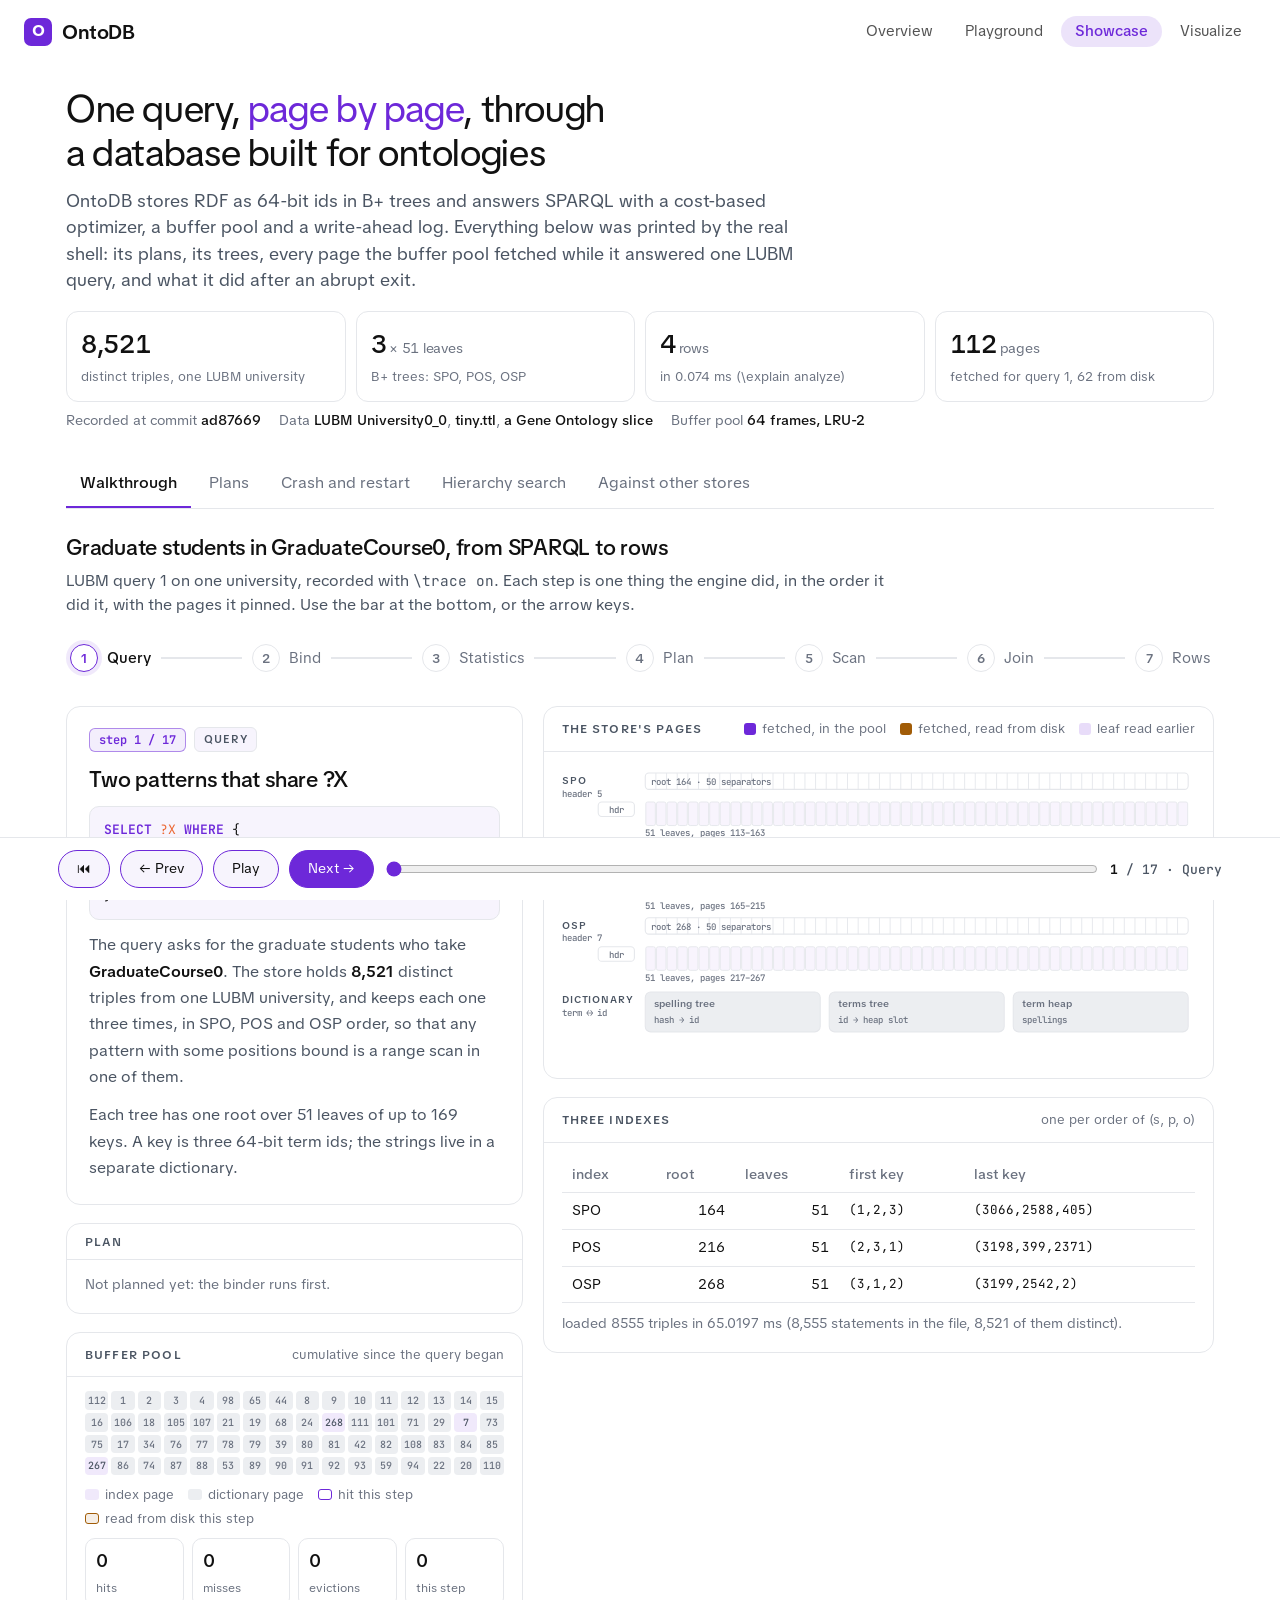
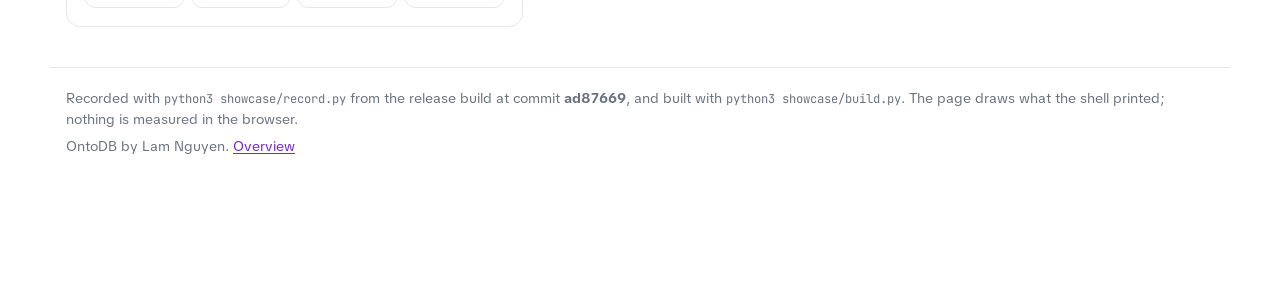
==== commit bc23f02e: "Simplify: one shared header on every page (Overview, Playground, Showcase, and Leaderboard or Visual" ====
--- a/showcase/index.html
+++ b/showcase/index.html
@@ -325,12 +325,22 @@
 </style>
 </head>
 <body>
-<header class="site">
-  <a class="logo" href="#walk"><span class="logo-mark">DB</span><span>OntoDB <small>showcase</small></span></a>
-  <nav class="site">
-    <a href="../playground.html">Playground</a>
-    <a href="../index.html" class="pill">Demos</a>
-  </nav>
+<style>
+.dsh { --dsh-acc: #6d28d9; box-sizing: border-box; max-width: 1280px; margin: 0 auto; padding: 16px 24px; display: flex; align-items: center;
+  justify-content: space-between; gap: 12px 24px; flex-wrap: wrap; font-family: "TikTok Sans", system-ui, -apple-system, sans-serif; line-height: 1.4; }
+.dsh a { text-decoration: none; color: inherit; }
+.dsh-logo { display: flex; align-items: center; gap: 10px; font-size: 20px; font-weight: 600; letter-spacing: -0.02em; }
+.dsh-mark { width: 28px; height: 28px; border-radius: 7px; background: #6d28d9; color: #fff; display: grid; place-items: center; font-size: 16px; font-weight: 700; }
+.dsh-nav { display: flex; flex-wrap: wrap; gap: 4px; }
+.dsh-nav a { padding: 5px 14px; border-radius: 999px; font-size: 15px; opacity: 0.72; }
+.dsh-nav a:hover { opacity: 1; }
+.dsh-nav a[aria-current] { opacity: 1; color: var(--dsh-acc); background: color-mix(in srgb, var(--dsh-acc) 13%, transparent); font-weight: 500; }
+@media (max-width: 640px) { .dsh { padding: 12px 16px; } .dsh-nav a { padding: 4px 10px; font-size: 14px; } }
+@media (prefers-color-scheme: dark) { .dsh { --dsh-acc: #a78bfa; } }
+</style>
+<header class="dsh">
+  <a class="dsh-logo" href="../index.html"><span class="dsh-mark">O</span><span>OntoDB</span></a>
+  <nav class="dsh-nav" aria-label="Demos"><a href="../index.html">Overview</a><a href="../playground.html">Playground</a><a href="../showcase/" aria-current="page">Showcase</a><a href="../visualize.html">Visualize</a></nav>
 </header>
 <main class="wrap">
   <section class="hero">
@@ -1044,7 +1054,7 @@
 $$("nav.tabs button").forEach((b) => b.addEventListener("click", syncBar)); window.addEventListener("hashchange", syncBar); syncBar();
 $("#foot").append(
   h("p", {}, "Recorded with ", h("code", {}, "python3 showcase/record.py"), " from the release build at commit ", h("b", {}, D.commit), ", and built with ", h("code", {}, "python3 showcase/build.py"), ". The page draws what the shell printed; nothing is measured in the browser."),
-  h("p", {}, "OntoDB by Lam Nguyen. ", h("a", { href: "../" }, "Demos")),
+  h("p", {}, "OntoDB by Lam Nguyen. ", h("a", { href: "../" }, "Overview")),
 );
 </script>
 </body>
